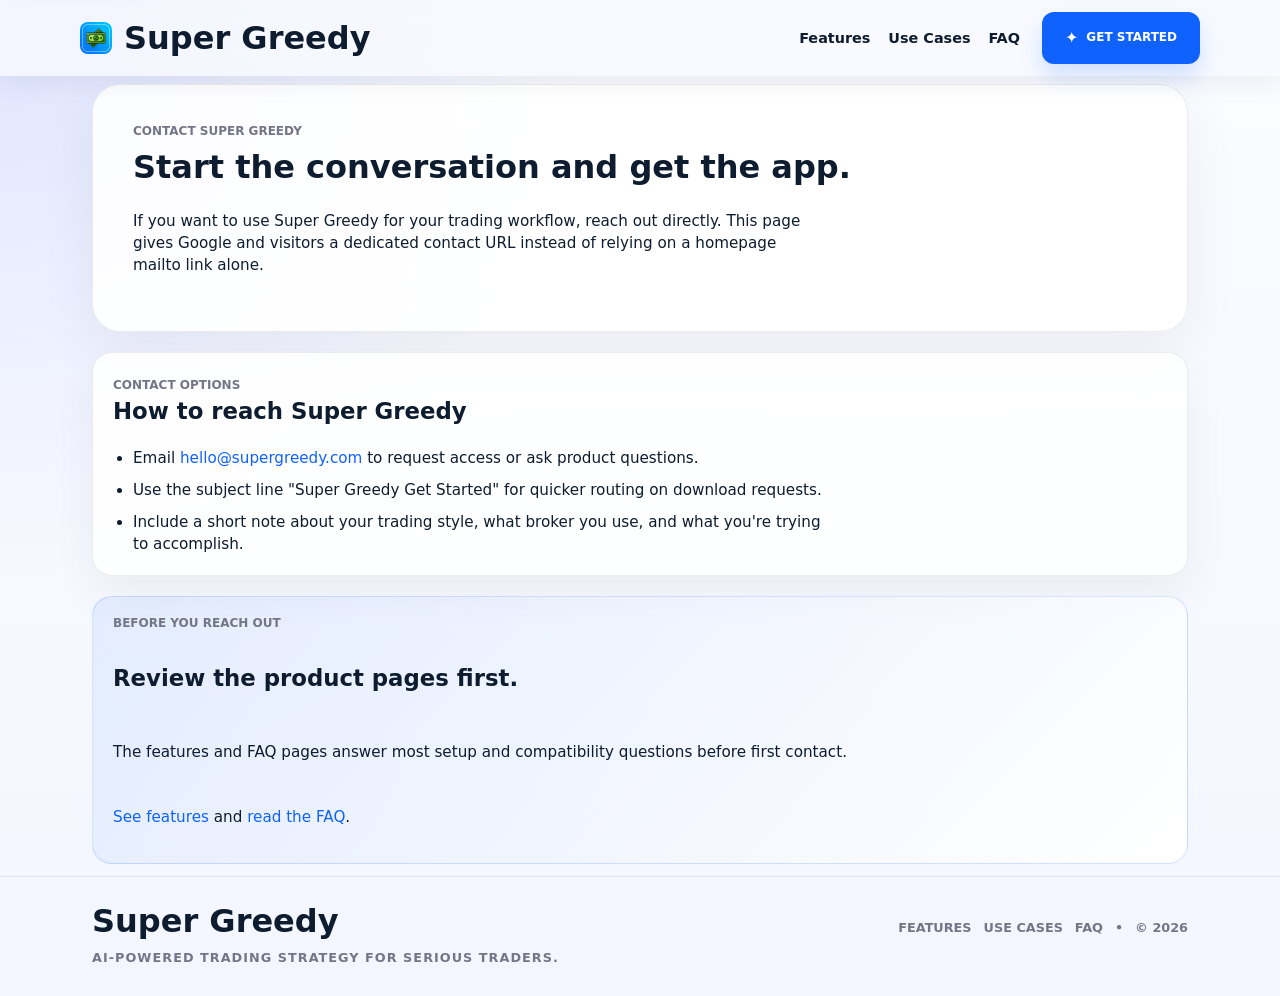
==== contact/index.html @ 70bce41a "Publish website from bootstrapio/TradingBot-ProjectX@local" ====
<!doctype html>
<html lang="en">
  <head>
    <meta charset="UTF-8" />
    <meta name="viewport" content="width=device-width, initial-scale=1.0" />
    <title>Contact Super Greedy | Get Started with the AI Trading Strategy</title>
    <meta
      name="description"
      content="Contact Super Greedy to get started with AI trade signals, supply and demand zones, and automated futures trading."
    />
    <meta name="author" content="Super Greedy" />
    <meta name="application-name" content="Super Greedy" />
    <meta name="robots" content="index,follow,max-image-preview:large" />
    <meta name="googlebot" content="index,follow,max-image-preview:large,max-snippet:-1,max-video-preview:-1" />
    <meta name="bingbot" content="index,follow,max-image-preview:large,max-snippet:-1,max-video-preview:-1" />
    <meta name="theme-color" content="#f8f9ff" />
    <meta name="referrer" content="strict-origin-when-cross-origin" />
    <link rel="canonical" href="https://supergreedy.com/contact/" />
    <link rel="manifest" href="/site.webmanifest" />
    <link rel="icon" type="image/x-icon" href="/assets/icons/favicon.ico" />
    <link rel="icon" type="image/png" href="/assets/icons/icon-64.png" sizes="32x32" />
    <meta property="og:type" content="website" />
    <meta property="og:site_name" content="Super Greedy" />
    <meta property="og:title" content="Contact Super Greedy | Get Started with the AI Trading Strategy" />
    <meta
      property="og:description"
      content="Reach Super Greedy to get started with AI signals, supply and demand zones, and automated futures trading."
    />
    <meta property="og:url" content="https://supergreedy.com/contact/" />
    <meta property="og:locale" content="en_US" />
    <script type="application/ld+json">
      {
        "@context": "https://schema.org",
        "@graph": [
          {
            "@type": "WebSite",
            "@id": "https://supergreedy.com/#website",
            "name": "Super Greedy",
            "url": "https://supergreedy.com/",
            "inLanguage": "en-US",
            "publisher": { "@id": "https://supergreedy.com/#organization" }
          },
          {
            "@type": "Organization",
            "@id": "https://supergreedy.com/#organization",
            "name": "Super Greedy",
            "url": "https://supergreedy.com/",
            "email": "hello@supergreedy.com"
          },
          {
            "@type": "ContactPage",
            "@id": "https://supergreedy.com/contact/#contactpage",
            "url": "https://supergreedy.com/contact/",
            "name": "Contact Super Greedy",
            "description": "Contact page for Super Greedy AI trading strategy software.",
            "about": { "@id": "https://supergreedy.com/#software" }
          },
          {
            "@type": "BreadcrumbList",
            "@id": "https://supergreedy.com/contact/#breadcrumb",
            "itemListElement": [
              { "@type": "ListItem", "position": 1, "name": "Home", "item": "https://supergreedy.com/" },
              { "@type": "ListItem", "position": 2, "name": "Contact", "item": "https://supergreedy.com/contact/" }
            ]
          }
        ]
      }
    </script>
    <link
      rel="preload"
      href="/website.css"
      as="style"
      onload="this.onload=null;this.rel='stylesheet'"
    />
    <noscript><link rel="stylesheet" href="/website.css" /></noscript>
    <script src="/site.js" defer></script>
  </head>
  <body id="top">
    <a class="skipLink" href="#main-content">Skip to content</a>
        <header>
      <nav class="marketingNav" aria-label="Primary site navigation">
        <div class="marketingNavInner">
          <a class="marketingBrandRow" href="/" aria-label="Super Greedy home">
            <span class="marketingIcon" aria-hidden="true"></span>
            <span class="brand marketingBrand">Super Greedy</span>
          </a>
          <div class="marketingNavRight">
            <div class="marketingNavLinks" aria-label="Primary site links">
              <a class="marketingNavLink" href="/features/">Features</a>
              <a class="marketingNavLink" href="/use-cases/">Use Cases</a>
              <a class="marketingNavLink" href="/faq/">FAQ</a>
            </div>
            <div class="marketingNavActions">
              <a class="primaryAction marketingNavCta" href="/contact/">
                <span class="iconGlyph" aria-hidden="true">✦</span>
                <span>Get Started</span>
              </a>
            </div>
          </div>
        </div>
      </nav>
    </header>
    <main id="main-content" class="marketingShell contentPage">
      <section class="contentHero" aria-labelledby="contact-title">
        <span class="fieldLabel">Contact Super Greedy</span>
        <h1 id="contact-title" class="sectionTitle">Start the conversation and get the app.</h1>
        <p>
          If you want to use Super Greedy for your trading workflow, reach out directly. This page gives Google and visitors a dedicated contact URL instead of relying on a homepage mailto link alone.
        </p>
      </section>

      <section class="contentSection" aria-labelledby="contact-options-title">
        <span class="fieldLabel">Contact Options</span>
        <h2 id="contact-options-title">How to reach Super Greedy</h2>
        <ul class="contentList">
          <li>Email <a href="mailto:hello@supergreedy.com">hello@supergreedy.com</a> to request access or ask product questions.</li>
          <li>Use the subject line "Super Greedy Get Started" for quicker routing on download requests.</li>
          <li>Include a short note about your trading style, what broker you use, and what you're trying to accomplish.</li>
        </ul>
      </section>

      <section class="contentCallout" aria-labelledby="contact-next-step-title">
        <span class="fieldLabel">Before You Reach Out</span>
        <h2 id="contact-next-step-title">Review the product pages first.</h2>
        <p>The features and FAQ pages answer most setup and compatibility questions before first contact.</p>
        <p><a href="/features/">See features</a> and <a href="/faq/">read the FAQ</a>.</p>
      </section>
    </main>

        <footer class="marketingFooter" aria-labelledby="footer-title">
      <div class="footerShell">
        <div class="siteFooterRow siteFooterBody">
          <div class="siteFooterTopRow">
            <p id="footer-title" class="brand marketingBrand">Super Greedy</p>
            <div class="siteFooterMetaRow">
              <div class="footerLinks">
                <a class="footerLink" href="/features/">Features</a>
                <a class="footerLink" href="/use-cases/">Use Cases</a>
                <a class="footerLink" href="/faq/">FAQ</a>
              </div>
              <span class="siteFooterMetaSeparator" aria-hidden="true">•</span>
              <p class="footerCopyright">© <span data-current-year>2026</span></p>
            </div>
          </div>
          <p class="footerMeta">AI-powered trading strategy for serious traders.</p>
        </div>
      </div>
    </footer>
  </body>
</html>
---- website.css ----
:root {
  color-scheme: light;
  --surface: #f8f9ff;
  --surface-card: #ffffff;
  --surface-glass: rgba(248, 249, 255, 0.82);
  --text: #0d1c2f;
  --text-muted: #737687;
  --text-soft: #c3c6d8;
  --primary: #004ccd;
  --primary-strong: #0f62fe;
  --success-strong: #1fa562;
  --danger: #ba1a1a;
  --warning-strong: #d7a800;
  --warning-border: rgba(215, 168, 0, 0.42);
  --shadow-ambient: 0 8px 24px rgba(13, 28, 47, 0.06);
  --radius: 12px;
  --space: 12px;
  --space-1: var(--space);
  --space-2: var(--space);
  --space-3: var(--space);
  --space-4: 20px;
  --space-5: 28px;
  --shell-padding: var(--space);
  --font-display: 2rem;
  --font-title: 1.15rem;
  --font-body: 0.95rem;
  --font-button: 0.75rem;
  --tracking: 0;
  --line-display: 1;
  --line-title: 1.1;
  --line-body: 1.45;
  --line-label: 1.15;
  --site-primary: #0f62fe;
  --marketing-shell-width: min(1120px, calc(100% - 32px));
  --marketing-shell-width-mobile: min(100%, calc(100% - 24px));
  --marketing-nav-padding-y: clamp(10px, 1.4vw, var(--space-3));
  --marketing-nav-padding-x: var(--shell-padding);
  --marketing-nav-gap: clamp(8px, 1.2vw, var(--space-3));
  --marketing-nav-cta-min-height: clamp(46px, 5vw, 52px);
  --marketing-nav-cta-padding-x: clamp(16px, 2.2vw, 22px);
  --marketing-nav-offset: clamp(68px, 8vw, 84px);
  --marketing-section-padding: clamp(18px, 4.5vw, 42px);
  --section-content-gap: clamp(12px, 2.4vw, var(--space-4));
  --hero-grid-columns: minmax(0, 1.05fr) minmax(320px, 0.95fr);
  --hero-gap: clamp(12px, 4vw, var(--space-5));
  --hero-copy-gap: clamp(12px, 2vw, 18px);
  --hero-copy-max-width: 460px;
  --hero-media-offset-left: -6vw;
  --hero-media-offset-right: calc(50% - 50vw);
  --hero-frame-min-height: clamp(320px, 42vw, 420px);
  --hero-frame-max-height: var(--section-image-max-height);
  --hero-image-max-width: none;
  --section-image-max-height: 632px;
}

*,
*::before,
*::after {
  box-sizing: border-box;
}

[hidden] {
  display: none !important;
}

.srOnly {
  position: absolute;
  width: 1px;
  height: 1px;
  padding: 0;
  margin: -1px;
  overflow: hidden;
  clip: rect(0, 0, 0, 0);
  white-space: nowrap;
  border: 0;
}

html,
body {
  margin: 0;
  padding: 0;
  min-height: 100vh;
  overflow-x: hidden;
}

body {
  background:
    radial-gradient(circle at top left, rgba(219, 225, 255, 0.9), transparent 36%),
    linear-gradient(180deg, #fbfcff 0%, #f3f6ff 100%);
  color: var(--text);
  font-family:
    "Inter", "SF Pro Display", "SF Pro Text", ui-sans-serif, system-ui, -apple-system,
    BlinkMacSystemFont, "Segoe UI", sans-serif;
  font-size: var(--font-body);
  line-height: var(--line-body);
  -webkit-font-smoothing: antialiased;
  text-rendering: optimizeLegibility;
}

a {
  color: var(--site-primary);
  text-decoration: none;
}

a:hover {
  text-decoration: underline;
}

[aria-current="page"] {
  text-decoration: underline;
  text-underline-offset: 0.18em;
}

:is(h1, h2, h3, h4, h5, h6) {
  max-width: 780px;
}

.marketingBrandRow[aria-current="page"] {
  text-decoration: none;
}

button,
input,
textarea {
  font: inherit;
}

button {
  border: 0;
  cursor: pointer;
}

button:disabled {
  cursor: default;
}

.brand {
  margin: 0;
  min-width: 0;
  font-size: var(--font-display);
  font-weight: 900;
  line-height: var(--line-display);
  letter-spacing: var(--tracking);
  white-space: nowrap;
}

.primaryAction,
.fieldLabel {
  text-transform: uppercase;
  letter-spacing: var(--tracking);
  font-size: var(--font-button);
  font-weight: 800;
  line-height: var(--line-label);
}

.fieldLabel {
  color: var(--text-muted);
}

.primaryAction {
  flex: 1;
  min-height: 56px;
  display: inline-flex;
  align-items: center;
  justify-content: center;
  gap: 8px;
  padding: 0 var(--space-4);
  border: 1px solid transparent;
  border-radius: var(--radius);
  color: var(--text-muted);
  background: var(--surface-card);
  box-shadow: none;
  text-align: center;
  text-decoration: none;
  transition:
    background-color 140ms ease,
    color 140ms ease,
    box-shadow 140ms ease,
    border-color 140ms ease,
    opacity 140ms ease;
}

.primaryAction:not(:disabled) {
  border-color: rgba(15, 98, 254, 0.42);
  color: #ffffff;
  background: var(--primary-strong);
  box-shadow: 0 12px 24px rgba(15, 98, 254, 0.18);
}

.primaryAction:not(:disabled) .iconGlyph {
  animation: cta-icon-spin 4400ms linear infinite;
}

.primaryAction:not(:disabled):is(:hover, :active, :focus-visible) {
  color: #ffffff;
  background: #0a4fcc;
  border-color: #0a4fcc;
  box-shadow: 0 12px 24px rgba(15, 98, 254, 0.24);
  text-decoration: none;
}

.primaryAction:not(:disabled):is(:hover, :active, :focus-visible) .iconGlyph {
  animation-duration: 1.6s;
}

.primaryAction:disabled {
  color: var(--text-muted);
  background: #d5d9e3;
  border-color: #d5d9e3;
  box-shadow: none;
  opacity: 0.6;
}

.iconGlyph {
  display: inline-flex;
  align-items: center;
  justify-content: center;
  font-size: 1rem;
  line-height: 1;
}

.iconGlyph svg {
  display: block;
  width: 1.1rem;
  height: 1.1rem;
  fill: none;
  stroke: currentColor;
  stroke-width: 1.7;
  stroke-linecap: round;
  stroke-linejoin: round;
}

@keyframes cta-icon-spin {
  from {
    transform: rotate(0deg);
  }

  to {
    transform: rotate(360deg);
  }
}

@keyframes section-link-caret-drift {
  0%,
  100% {
    transform: translateX(0);
  }

  50% {
    transform: translateX(4px);
  }
}

.skipLink {
  position: absolute;
  left: var(--shell-padding);
  top: 0;
  transform: translateY(-140%);
  z-index: 50;
  padding: 10px 14px;
  border-radius: var(--radius);
  background: var(--surface-card);
  box-shadow: var(--shadow-ambient);
  color: var(--text);
  text-decoration: none;
}

.skipLink:focus {
  transform: translateY(12px);
}

.marketingShell {
  width: var(--marketing-shell-width);
  margin: 0 auto;
  padding: var(--marketing-nav-offset) var(--shell-padding) var(--shell-padding);
  display: flex;
  flex-direction: column;
}

.heroSection,
.marketingSection,
.marketingFooter {
  display: flex;
  flex-direction: column;
  gap: var(--section-content-gap);
  padding-block: var(--marketing-section-padding);
}

.heroSection,
.marketingSection {
  position: relative;
}

.marketingNav {
  position: fixed;
  top: 0;
  left: 0;
  right: 0;
  z-index: 20;
  display: flex;
  align-items: center;
  justify-content: space-between;
  gap: var(--marketing-nav-gap);
  width: 100%;
  padding: var(--marketing-nav-padding-y) var(--marketing-nav-padding-x);
  background: var(--surface-glass);
  box-shadow: var(--shadow-ambient);
  backdrop-filter: blur(12px);
}

.marketingBrandRow,
.marketingNavActions,
.marketingNavRight,
.heroActions,
.siteFooterRow {
  display: flex;
  gap: var(--space);
}

.marketingBrandRow,
.marketingNavActions,
.marketingNavRight,
.heroActions,
.siteFooterRow {
  align-items: center;
}

.heroActions {
  width: auto;
  justify-content: flex-start;
  margin-top: 16px;
}

.heroActions .primaryAction {
  width: auto;
  flex: 0 0 auto;
  min-width: 0;
  padding: 0 22px;
  min-height: 52px;
}

.marketingBrand {
  margin: 0;
}

.marketingBrandRow {
  color: var(--text);
  text-decoration: none;
  flex: 0 1 auto;
  min-width: 0;
  white-space: nowrap;
}

.marketingBrandRow:hover,
.marketingBrandRow:focus-visible {
  text-decoration: none;
}

.primaryAction:hover,
.primaryAction:focus-visible,
.primaryAction:hover .iconGlyph,
.primaryAction:focus-visible .iconGlyph {
  text-decoration: none;
}

.marketingNav .primaryAction {
  width: auto;
  min-width: 0;
  min-height: var(--marketing-nav-cta-min-height);
  padding: 0 var(--marketing-nav-cta-padding-x);
  white-space: nowrap;
  flex: 0 0 auto;
}

.marketingNavRight {
  margin-left: auto;
  min-width: 0;
  justify-content: flex-end;
}

.marketingNavLinks {
  display: flex;
  align-items: center;
  justify-content: flex-end;
  gap: clamp(10px, 1.4vw, 18px);
  min-width: 0;
}

.marketingNavLink {
  color: var(--text);
  font-size: 0.9rem;
  font-weight: 800;
  text-decoration: none;
  white-space: nowrap;
}

.marketingNavLink:hover,
.marketingNavLink:focus-visible {
  color: var(--primary);
  text-decoration: none;
}

.marketingIcon {
  width: 32px;
  height: 32px;
  flex: 0 0 auto;
  border-radius: 8px;
  background-image: url("/assets/icons/icon-64.png");
  background-repeat: no-repeat;
  background-position: center;
  background-size: contain;
}

.heroSectionGrid {
  display: grid;
  grid-template-columns: var(--hero-grid-columns);
  gap: var(--hero-gap);
  align-items: center;
  width: 100%;
}

.heroSectionCopy {
  display: flex;
  flex-direction: column;
  gap: var(--hero-copy-gap);
  max-width: var(--hero-copy-max-width);
  min-width: 0;
}

.heroSectionIntro {
  display: flex;
  flex-direction: column;
  gap: 10px;
}

.heroSectionTitle {
  margin: 0;
  width: min(100%, 11ch);
  font-size: clamp(2.8rem, 6.6vw, 4.9rem);
  font-weight: 900;
  line-height: 0.98;
  letter-spacing: -0.04em;
  text-wrap: balance;
}

.heroSectionTitleAccent {
  color: var(--primary);
}

.heroSectionText,
.sectionText,
.featureText,
.footerMeta {
  margin: 0;
  color: var(--text-muted);
}

.sectionText {
  max-width: 720px;
  font-size: clamp(1.08rem, 2vw, 1.3rem);
  line-height: 1.55;
}

.heroSectionText {
  font-size: 1.05rem;
  line-height: 1.42;
}

.heroSectionCopy .fieldLabel {
  font-size: 0.82rem;
  letter-spacing: 0.04em;
}

.heroSectionLabelLine {
  color: var(--text-muted);
  margin-top: 4px;
}

.heroSectionCopy > .heroSectionIntro {
  margin-bottom: 2px;
}

.heroSectionCopy > .heroActions {
  margin-top: 10px;
}

.heroSectionMedia,
.sectionPanel,
.featureCard {
  border-radius: var(--radius);
  background: var(--surface-card);
  box-shadow: var(--shadow-ambient);
}

.heroSectionMedia {
  padding: 0;
  background: transparent;
  box-shadow: none;
  align-self: stretch;
  margin-top: 0;
  margin-bottom: 0;
  margin-left: var(--hero-media-offset-left);
  margin-right: var(--hero-media-offset-right);
  min-width: 0;
}

.heroSectionFrame {
  overflow: hidden;
  border-radius: var(--radius);
  box-shadow: none;
  aspect-ratio: 16 / 10;
  min-height: var(--hero-frame-min-height);
  max-height: var(--hero-frame-max-height);
  border-top-right-radius: 0;
  border-bottom-right-radius: 0;
}

.heroSectionFrame picture,
.automationCtaMedia picture,
.useCaseFrame picture {
  display: block;
}

.heroSectionFrame img {
  width: 100%;
  max-width: var(--hero-image-max-width);
  max-height: var(--section-image-max-height);
  height: 100%;
  display: block;
  margin-inline: auto;
  object-fit: contain;
  object-position: center center;
}

.sectionPanel {
  padding: var(--space-4);
}

.sectionHeader {
  display: flex;
  flex-direction: column;
  gap: 8px;
  align-items: flex-start;
  width: 100%;
}

.sectionHeaderCentered {
  align-items: center;
  text-align: center;
}

.sectionTitle {
  margin: 0;
  font-size: var(--font-display);
  font-weight: 900;
  line-height: var(--line-display);
  letter-spacing: var(--tracking);
}

.sectionLinkRow {
  margin: 0;
  font-size: 0.95rem;
  font-weight: 700;
}

.faqSectionLinkRow {
  text-align: center;
}

.sectionLinkCta {
  display: inline-flex;
  align-items: center;
  gap: 8px;
  color: var(--primary-strong);
  font-size: var(--font-button);
  font-weight: 800;
  letter-spacing: var(--tracking);
  text-decoration: none;
  text-transform: uppercase;
  line-height: var(--line-label);
  transition: color 140ms ease, opacity 140ms ease, transform 140ms ease;
}

.sectionLinkCta:hover,
.sectionLinkCta:focus-visible {
  color: #0a4fcc;
  text-decoration: none;
}

.sectionLinkCaret {
  display: inline-flex;
  align-items: center;
  justify-content: center;
  font-size: 1rem;
  font-weight: 900;
  line-height: 1;
  animation: section-link-caret-drift 1300ms ease-in-out infinite;
}

.sectionLinkCta:hover .sectionLinkCaret,
.sectionLinkCta:focus-visible .sectionLinkCaret {
  animation-duration: 520ms;
}

.imageWorkflowSection {
  display: flex;
  flex-direction: column;
  gap: var(--section-content-gap);
}

.imageWorkflowSection .sectionHeader {
  gap: 8px;
  margin-bottom: var(--space-4);
}

.imageWorkflowGrid {
  display: grid;
  grid-template-columns: repeat(12, minmax(0, 1fr));
  gap: var(--space);
  align-items: stretch;
}

.imageWorkflowCard {
  min-width: 0;
  min-height: 100%;
}

.imageWorkflowCardWide {
  grid-column: span 8;
}

.imageWorkflowCardTall {
  grid-column: span 4;
}

.imageWorkflowCardCompact {
  grid-column: span 4;
}

.imageWorkflowCardFlow {
  grid-column: span 8;
}

.imageWorkflowCardLight {
  background: rgba(255, 255, 255, 0.96);
}

.imageWorkflowCardSoft {
  background: rgba(219, 225, 255, 0.58);
}

.imageWorkflowCardPrimary {
  background: rgba(15, 98, 254, 0.92);
  color: #ffffff;
  box-shadow: var(--shadow-ambient);
}

.imageWorkflowSection .featureCard,
.imageWorkflowSection .sectionPanel {
  padding: var(--space-4);
  border-radius: var(--radius);
  border: 1px solid rgba(219, 225, 255, 0.9);
  box-shadow: var(--shadow-ambient);
}

.imageWorkflowCardHeader {
  display: flex;
  flex-direction: column;
  gap: var(--space-2);
}

.imageWorkflowSection .featureTitle {
  font-size: var(--font-title);
  line-height: var(--line-title);
  letter-spacing: var(--tracking);
  margin: 0;
}

.imageWorkflowSection .featureText {
  font-size: var(--font-body);
  line-height: var(--line-body);
  margin: 0;
}

.imageWorkflowSection .fieldLabel {
  color: var(--text-muted);
}

.imageWorkflowCardPrimary .fieldLabel,
.imageWorkflowCardPrimary .featureText,
.imageWorkflowCardPrimary .featureTitle {
  color: rgba(255, 255, 255, 0.92);
}

.imageWorkflowCardPrimary .imageWorkflowChip {
  background: rgba(255, 255, 255, 0.14);
  color: rgba(255, 255, 255, 0.96);
}

.imageWorkflowCardFlow {
  position: relative;
  overflow: hidden;
}

.imageWorkflowChipRow {
  display: flex;
  flex-wrap: wrap;
  gap: 10px;
  margin-top: auto;
  margin-bottom: 0;
  padding: 0;
  list-style: none;
}

.imageWorkflowChipRow > li {
  display: flex;
}

.imageWorkflowChip {
  display: inline-flex;
  align-items: center;
  min-height: 34px;
  padding: 0 14px;
  border-radius: var(--radius);
  background: rgba(219, 225, 255, 0.58);
  color: var(--primary);
  font-size: var(--font-button);
  font-weight: 800;
  letter-spacing: var(--tracking);
  text-transform: uppercase;
}

.imageWorkflowChipLiteral {
  text-transform: none;
}

.featureCard {
  padding: var(--space-4);
  display: flex;
  flex-direction: column;
  gap: var(--space-2);
}

.featureTitle {
  margin: 0;
  font-size: 1.15rem;
  font-weight: 900;
  line-height: 1.1;
}

.faqList {
  display: flex;
  flex-direction: column;
  width: 100%;
}

.faqItem {
  padding: 0;
  border-bottom: 1px solid rgba(15, 23, 42, 0.12);
}

.faqItem:last-child {
  border-bottom: 0;
}

.faqItemSummary {
  display: flex;
  align-items: center;
  justify-content: space-between;
  gap: var(--space-3);
  padding: 18px 20px;
  cursor: pointer;
  list-style: none;
}

.faqItemSummary::-webkit-details-marker {
  display: none;
}

.faqItemTitle {
  margin: 0;
  font-size: 1rem;
  font-weight: 900;
  line-height: 1.2;
}

.faqItemIcon {
  flex: 0 0 auto;
  color: var(--primary);
  font-size: 1.15rem;
  font-weight: 800;
  line-height: 1;
}

.faqItem[open] .faqItemIcon {
  transform: rotate(45deg);
}

.faqItemBody {
  padding: 0 20px 20px;
}

.faqItemAnswer {
  margin: 0;
  color: var(--text-muted);
}

.faqPageList {
  display: flex;
  flex-direction: column;
  width: 100%;
  gap: 0;
}

.faqPageItem {
  padding: 18px 20px 20px;
  border-bottom: 1px solid rgba(15, 23, 42, 0.12);
}

.faqPageItem:first-child {
  padding-top: 0;
}

.faqPageItem:last-child {
  border-bottom: 0;
  padding-bottom: 0;
}

.faqPageQuestion {
  margin: 0 0 12px;
  font-size: 1rem;
  font-weight: 900;
  line-height: 1.2;
  letter-spacing: 0;
}

.faqPageQuestionLink {
  color: var(--text);
  text-decoration: none;
}

.faqPageQuestionLink:hover,
.faqPageQuestionLink:focus-visible {
  color: var(--primary);
  text-decoration: none;
}

.faqPageAnswer {
  margin: 0;
  color: var(--text-muted);
  font-size: 1rem;
  line-height: 1.6;
}

.automationCtaSection {
  margin: 0;
}

.automationCtaPanel {
  display: grid;
  grid-template-columns: minmax(0, 1fr) auto;
  align-items: center;
  gap: clamp(20px, 4vw, 40px);
  width: 100%;
  padding: clamp(28px, 5vw, 44px);
  border-radius: var(--radius);
  background: var(--primary-strong);
  border: 1px solid rgba(15, 98, 254, 0.92);
  box-shadow: var(--shadow-ambient);
}

.automationCtaCopy {
  display: flex;
  flex-direction: column;
  align-items: flex-start;
  gap: 8px;
  text-align: left;
}

.automationCtaCopy .fieldLabel {
  color: #ffffff;
}

.automationCtaTitle {
  margin: 0;
  color: #ffffff;
}

.automationCtaText {
  margin: 0;
  color: rgba(255, 255, 255, 0.92);
  font-size: var(--font-body);
  line-height: var(--line-body);
}

.automationCtaActions {
  display: flex;
  justify-content: flex-end;
  align-items: center;
  width: auto;
}

.automationCtaActions .primaryAction {
  width: auto;
  flex: 0 0 auto;
  min-width: 0;
  padding: 0 22px;
  color: var(--primary-strong);
  background: #ffffff;
  box-shadow: var(--shadow-ambient);
}

.automationCtaActions .primaryAction:hover {
  background: #ffffff;
  color: var(--primary-strong);
  border-color: #ffffff;
}

.automationCtaActions .primaryAction:hover .iconGlyph {
  color: var(--primary-strong);
}

.automationCtaMedia {
  width: 100%;
  max-width: 1040px;
  margin: var(--space-4) auto 0;
}

.automationCtaMedia img,
.useCaseFrame img {
  display: block;
  width: 100%;
  max-height: var(--section-image-max-height);
  height: auto;
  object-fit: contain;
}

.closingBanner {
  padding-top: 0;
}

.workflowTimeline {
  display: grid;
  grid-template-columns: repeat(4, minmax(0, 1fr));
  gap: clamp(20px, 2.4vw, 28px);
  width: 100%;
  margin: 0 auto;
}

.workflowItem {
  display: flex;
  flex-direction: column;
  gap: 18px;
  align-items: start;
  min-width: 0;
}

.workflowMarker {
  position: relative;
  display: flex;
  align-items: center;
  width: 100%;
  min-height: 48px;
}

.workflowMarker::after {
  content: "";
  position: absolute;
  top: 50%;
  left: 56px;
  right: -14px;
  height: 2px;
  transform: translateY(-50%);
  background: rgba(15, 98, 254, 0.16);
}

.workflowDot {
  position: relative;
  z-index: 1;
  display: inline-flex;
  align-items: center;
  justify-content: center;
  width: 48px;
  height: 48px;
  border-radius: 999px;
  background: var(--surface-card);
  border: 2px solid rgba(15, 98, 254, 0.22);
  box-shadow: var(--shadow-ambient);
  color: var(--text-muted);
  font-size: 0.82rem;
  font-weight: 800;
  line-height: var(--line-label);
  letter-spacing: 0.04em;
}

.workflowContent {
  display: flex;
  flex-direction: column;
  gap: var(--space-1);
  padding: 0;
}

.workflowContent .featureTitle,
.workflowContent .featureText {
  margin: 0;
}

.useCaseSection {
  gap: clamp(20px, 4vw, 36px);
}

.useCaseSection .sectionHeader {
  gap: 12px;
}

.useCaseLayout {
  display: grid;
  grid-template-columns: minmax(0, 1fr) clamp(300px, 28vw, 420px);
  gap: clamp(24px, 4vw, 52px);
  align-items: center;
  overflow: visible;
}

.useCaseMedia {
  min-width: 0;
  width: calc(100% + clamp(300px, 28vw, 420px) + clamp(24px, 4vw, 52px) + 6vw);
  max-width: none;
  margin-left: calc(-1 * (2vw + clamp(300px, 28vw, 420px) + clamp(24px, 4vw, 52px)));
  margin-right: 0;
}

.useCaseFrame {
  overflow: hidden;
  border-radius: var(--radius);
  background: transparent;
  box-shadow: none;
  border-top-left-radius: 0;
  border-bottom-left-radius: 0;
}

.useCaseList {
  display: flex;
  flex-direction: column;
  min-width: 0;
}

.useCaseItem {
  display: flex;
  flex-direction: column;
  gap: var(--space-1);
  padding: 0 0 24px;
  border-bottom: 1px solid rgba(15, 23, 42, 0.12);
}

.useCaseItem + .useCaseItem {
  padding-top: 24px;
}

.useCaseItem:last-child {
  border-bottom: 0;
}

.useCaseTitle {
  margin: 0;
  font-size: var(--font-title);
  font-weight: 900;
  line-height: var(--line-title);
  letter-spacing: var(--tracking);
}

.useCaseBody {
  margin: 0;
  color: var(--text-muted);
  font-size: var(--font-body);
  line-height: var(--line-body);
}

.closingBannerPanel {
  display: flex;
  flex-direction: column;
  align-items: center;
  gap: 10px;
  padding: clamp(28px, 5vw, 44px);
  border-radius: var(--radius);
  background: #ffd84d;
  border: 1px solid rgba(17, 17, 17, 0.08);
  text-align: center;
  box-shadow: var(--shadow-ambient);
}

.closingBannerTitle {
  margin: 0;
  font-size: var(--font-display);
  font-weight: 900;
  line-height: var(--line-display);
  letter-spacing: var(--tracking);
  text-wrap: balance;
  color: #111111;
}

.closingBannerText {
  margin: 0;
  color: #111111;
  font-size: 1.02rem;
  line-height: 1.45;
  text-wrap: balance;
}

.closingBannerPanel .fieldLabel {
  color: #111111;
}

.closingBannerActions {
  display: flex;
  justify-content: center;
  width: 100%;
  margin-top: 8px;
}

.closingBannerActions .primaryAction {
  width: auto;
  flex: 0 0 auto;
  min-width: 0;
  min-height: 52px;
  padding: 0 22px;
  color: #ffffff;
  background: #111111;
  border-radius: var(--radius);
  box-shadow: none;
}

.closingBannerActions .primaryAction:hover {
  background: #ffffff;
  color: #111111;
  border-color: #111111;
}

.closingBannerActions .primaryAction:hover .iconGlyph {
  color: #111111;
}

.marketingFooter {
  padding-block: clamp(12px, 3vw, var(--space-5));
  border-top: 1px solid rgba(15, 23, 42, 0.08);
}

.footerShell {
  width: var(--marketing-shell-width);
  margin: 0 auto;
  padding-inline: var(--shell-padding);
}

.siteFooterRow {
  display: block;
}

.siteFooterBody {
  display: flex;
  flex-direction: column;
  gap: 12px;
  min-width: 0;
  width: 100%;
  align-items: flex-start;
}

.siteFooterTopRow {
  display: flex;
  align-items: baseline;
  justify-content: space-between;
  gap: var(--space-3);
  min-width: 0;
  width: 100%;
}

.siteFooterMetaRow {
  display: flex;
  align-items: baseline;
  justify-content: flex-end;
  flex-wrap: nowrap;
  gap: var(--space-3);
  min-width: 0;
  text-align: right;
  font-size: 0.8rem;
  text-transform: uppercase;
  white-space: nowrap;
}

.siteFooterMetaSeparator {
  color: var(--text-muted);
  font-weight: 600;
}

.footerMeta,
.footerCopyright {
  margin: 0;
  color: var(--text-muted);
}

.footerLinks {
  display: flex;
  align-items: baseline;
  gap: var(--space-3);
  flex-wrap: wrap;
}

.footerMeta {
  font-size: 0.8rem;
  font-weight: 800;
  letter-spacing: 0.08em;
  text-transform: uppercase;
  text-align: left;
}

.footerLink {
  color: var(--text-muted);
  text-decoration: none;
  font-size: inherit;
  font-weight: 600;
}

.footerCopyright {
  font-weight: 600;
}

.marketingNavInner {
  width: var(--marketing-shell-width);
  margin: 0 auto;
  display: flex;
  align-items: center;
  justify-content: space-between;
  gap: var(--marketing-nav-gap);
  flex-wrap: nowrap;
  min-width: 0;
}

.marketingNavActions {
  flex: 0 0 auto;
  min-width: 0;
  display: flex;
  margin-left: 10px;
}

.contentPage {
  display: grid;
  gap: 20px;
}

.contentHero {
  display: grid;
  gap: 12px;
  padding: clamp(22px, 4vw, 40px);
  background: rgba(255, 255, 255, 0.88);
  border: 1px solid rgba(15, 23, 42, 0.08);
  border-radius: 28px;
  box-shadow: 0 20px 60px rgba(15, 23, 42, 0.06);
}

.contentHero p,
.contentSection p,
.contentCard p,
.contentList li {
  max-width: 72ch;
}

.contentGrid {
  display: grid;
  gap: 16px;
  grid-template-columns: repeat(auto-fit, minmax(220px, 1fr));
}

.contentCard,
.contentSection {
  padding: 20px;
  background: rgba(255, 255, 255, 0.88);
  border: 1px solid rgba(15, 23, 42, 0.08);
  border-radius: 20px;
  box-shadow: 0 18px 44px rgba(15, 23, 42, 0.05);
}

.contentCard h2,
.contentCard h3,
.contentSection h2,
.contentSection h3 {
  margin-top: 0;
}

.contentList {
  margin: 0;
  padding-left: 20px;
  display: grid;
  gap: 10px;
}

.contentCallout {
  display: grid;
  gap: 12px;
  padding: 20px;
  border-radius: 20px;
  background: linear-gradient(135deg, rgba(15, 98, 254, 0.08), rgba(255, 255, 255, 0.96));
  border: 1px solid rgba(15, 98, 254, 0.16);
}

.faqPageHero {
  padding-top: clamp(20px, 3vw, 28px);
}

.faqPageSection {
  padding-top: 0;
}

@media (max-width: 880px) {
  :root {
    --hero-grid-columns: 1fr;
    --hero-copy-max-width: 560px;
    --hero-media-offset-left: 0;
    --hero-media-offset-right: 0;
    --hero-frame-min-height: 360px;
    --hero-image-max-width: min(100%, 760px);
  }

  .marketingShell,
  .footerShell {
    width: var(--marketing-shell-width-mobile);
  }

  .marketingNavInner {
    flex-wrap: nowrap;
    justify-content: space-between;
  }

  .marketingNavRight {
    order: 0;
    width: auto;
    margin-left: auto;
    justify-content: flex-end;
  }

  .marketingNavLinks {
    justify-content: flex-end;
    overflow: visible;
    padding-bottom: 0;
    flex: 0 1 auto;
    gap: 12px;
  }

  .siteFooterTopRow {
    display: contents;
  }

  .siteFooterMetaRow {
    justify-content: flex-start;
    text-align: left;
    order: 3;
  }

  .heroSectionGrid,
  .imageWorkflowGrid,
  .useCaseLayout,
  .workflowTimeline {
    grid-template-columns: 1fr;
  }

  .workflowTimeline {
    gap: 24px;
  }

  .workflowItem {
    gap: 14px;
  }

  .workflowMarker::after {
    top: 52px;
    bottom: -24px;
    left: 21px;
    right: auto;
    width: 2px;
    height: auto;
    transform: none;
  }

  .workflowDot {
    width: 42px;
    height: 42px;
  }

  .imageWorkflowCardWide,
  .imageWorkflowCardTall,
  .imageWorkflowCardCompact,
  .imageWorkflowCardFlow {
    grid-column: auto;
  }

  .heroSectionFrame {
    width: 100%;
    border-top-right-radius: var(--radius);
    border-bottom-right-radius: var(--radius);
  }

  .heroSectionMedia,
  .useCaseMedia {
    width: 100%;
    max-width: 100%;
    margin-left: 0;
    margin-right: 0;
    overflow: hidden;
  }

  .useCaseFrame {
    border-top-left-radius: var(--radius);
    border-bottom-left-radius: var(--radius);
  }

  .heroSectionText {
    font-size: 1rem;
    line-height: 1.5;
  }

  .heroSectionCopy {
    width: 100%;
    margin-inline: auto;
    align-items: center;
    text-align: center;
  }

  .heroSectionIntro {
    width: 100%;
    gap: 12px;
    align-items: center;
  }

  .heroSectionLabelLine {
    line-height: 1.45;
  }

  .heroActions {
    justify-content: center;
  }

  .heroSectionTitle {
    width: 100%;
    margin-inline: auto;
    font-size: clamp(2.45rem, 7.2vw, 3.6rem);
    line-height: 1.04;
    letter-spacing: -0.035em;
  }

  .automationCtaPanel {
    grid-template-columns: 1fr;
    gap: var(--space-3);
    text-align: left;
  }

  .automationCtaCopy {
    gap: 8px;
  }

  .automationCtaActions {
    justify-content: flex-start;
    width: 100%;
  }
}


@media (max-width: 560px) {
  :root {
    --marketing-nav-padding-x: 12px;
    --hero-frame-min-height: 0;
    --hero-image-max-width: 100%;
  }

  .marketingNavLinks {
    display: none;
  }

  .marketingNavRight {
    order: 0;
    width: auto;
    margin-left: auto;
  }

  .heroSectionFrame {
    aspect-ratio: auto;
    width: 100%;
    min-height: 0;
    max-height: none;
    overflow: hidden;
  }

  .heroSectionFrame img {
    max-width: 100%;
    height: auto;
  }

  .heroSectionCopy {
    width: 100%;
    margin-inline: auto;
  }

  .heroSectionIntro {
    gap: 8px;
  }

  .heroSectionCopy .fieldLabel {
    font-size: 0.76rem;
    letter-spacing: 0.05em;
  }

  .heroSectionTitle {
    width: 100%;
    margin-inline: auto;
    font-size: clamp(1.9rem, 10.5vw, 2.85rem);
    line-height: 1.05;
    letter-spacing: -0.028em;
  }

  .heroSectionText {
    font-size: 0.98rem;
    line-height: 1.58;
  }

  .heroSectionLabelLine {
    font-size: 0.8rem;
    line-height: 1.45;
    margin-top: 2px;
  }

  .heroActions {
    margin-top: 4px;
  }

  .heroSection .heroActions,
  .imageWorkflowSection .heroActions {
    display: none;
  }

  .automationCtaPanel {
    width: 100%;
  }

  .automationCtaActions .primaryAction,
  .automationCtaMedia {
    max-width: 100%;
  }

  .marketingNavLink {
    font-size: 0.82rem;
  }

  .marketingBrand {
    font-size: clamp(1.55rem, 5.4vw, 2rem);
  }
}

@media (max-width: 380px) {
  :root {
    --marketing-nav-padding-x: 10px;
  }

  .marketingBrand {
    font-size: 1.85rem;
  }

  .marketingNavInner {
    gap: 8px;
  }

  .marketingNav .primaryAction {
    font-size: 0.7rem;
    letter-spacing: 0.02em;
  }

  .heroSectionText,
  .heroSectionLabelLine {
    max-width: 100%;
  }
}
---- website.css ----
:root {
  color-scheme: light;
  --surface: #f8f9ff;
  --surface-card: #ffffff;
  --surface-glass: rgba(248, 249, 255, 0.82);
  --text: #0d1c2f;
  --text-muted: #737687;
  --text-soft: #c3c6d8;
  --primary: #004ccd;
  --primary-strong: #0f62fe;
  --success-strong: #1fa562;
  --danger: #ba1a1a;
  --warning-strong: #d7a800;
  --warning-border: rgba(215, 168, 0, 0.42);
  --shadow-ambient: 0 8px 24px rgba(13, 28, 47, 0.06);
  --radius: 12px;
  --space: 12px;
  --space-1: var(--space);
  --space-2: var(--space);
  --space-3: var(--space);
  --space-4: 20px;
  --space-5: 28px;
  --shell-padding: var(--space);
  --font-display: 2rem;
  --font-title: 1.15rem;
  --font-body: 0.95rem;
  --font-button: 0.75rem;
  --tracking: 0;
  --line-display: 1;
  --line-title: 1.1;
  --line-body: 1.45;
  --line-label: 1.15;
  --site-primary: #0f62fe;
  --marketing-shell-width: min(1120px, calc(100% - 32px));
  --marketing-shell-width-mobile: min(100%, calc(100% - 24px));
  --marketing-nav-padding-y: clamp(10px, 1.4vw, var(--space-3));
  --marketing-nav-padding-x: var(--shell-padding);
  --marketing-nav-gap: clamp(8px, 1.2vw, var(--space-3));
  --marketing-nav-cta-min-height: clamp(46px, 5vw, 52px);
  --marketing-nav-cta-padding-x: clamp(16px, 2.2vw, 22px);
  --marketing-nav-offset: clamp(68px, 8vw, 84px);
  --marketing-section-padding: clamp(18px, 4.5vw, 42px);
  --section-content-gap: clamp(12px, 2.4vw, var(--space-4));
  --hero-grid-columns: minmax(0, 1.05fr) minmax(320px, 0.95fr);
  --hero-gap: clamp(12px, 4vw, var(--space-5));
  --hero-copy-gap: clamp(12px, 2vw, 18px);
  --hero-copy-max-width: 460px;
  --hero-media-offset-left: -6vw;
  --hero-media-offset-right: calc(50% - 50vw);
  --hero-frame-min-height: clamp(320px, 42vw, 420px);
  --hero-frame-max-height: var(--section-image-max-height);
  --hero-image-max-width: none;
  --section-image-max-height: 632px;
}

*,
*::before,
*::after {
  box-sizing: border-box;
}

[hidden] {
  display: none !important;
}

.srOnly {
  position: absolute;
  width: 1px;
  height: 1px;
  padding: 0;
  margin: -1px;
  overflow: hidden;
  clip: rect(0, 0, 0, 0);
  white-space: nowrap;
  border: 0;
}

html,
body {
  margin: 0;
  padding: 0;
  min-height: 100vh;
  overflow-x: hidden;
}

body {
  background:
    radial-gradient(circle at top left, rgba(219, 225, 255, 0.9), transparent 36%),
    linear-gradient(180deg, #fbfcff 0%, #f3f6ff 100%);
  color: var(--text);
  font-family:
    "Inter", "SF Pro Display", "SF Pro Text", ui-sans-serif, system-ui, -apple-system,
    BlinkMacSystemFont, "Segoe UI", sans-serif;
  font-size: var(--font-body);
  line-height: var(--line-body);
  -webkit-font-smoothing: antialiased;
  text-rendering: optimizeLegibility;
}

a {
  color: var(--site-primary);
  text-decoration: none;
}

a:hover {
  text-decoration: underline;
}

[aria-current="page"] {
  text-decoration: underline;
  text-underline-offset: 0.18em;
}

:is(h1, h2, h3, h4, h5, h6) {
  max-width: 780px;
}

.marketingBrandRow[aria-current="page"] {
  text-decoration: none;
}

button,
input,
textarea {
  font: inherit;
}

button {
  border: 0;
  cursor: pointer;
}

button:disabled {
  cursor: default;
}

.brand {
  margin: 0;
  min-width: 0;
  font-size: var(--font-display);
  font-weight: 900;
  line-height: var(--line-display);
  letter-spacing: var(--tracking);
  white-space: nowrap;
}

.primaryAction,
.fieldLabel {
  text-transform: uppercase;
  letter-spacing: var(--tracking);
  font-size: var(--font-button);
  font-weight: 800;
  line-height: var(--line-label);
}

.fieldLabel {
  color: var(--text-muted);
}

.primaryAction {
  flex: 1;
  min-height: 56px;
  display: inline-flex;
  align-items: center;
  justify-content: center;
  gap: 8px;
  padding: 0 var(--space-4);
  border: 1px solid transparent;
  border-radius: var(--radius);
  color: var(--text-muted);
  background: var(--surface-card);
  box-shadow: none;
  text-align: center;
  text-decoration: none;
  transition:
    background-color 140ms ease,
    color 140ms ease,
    box-shadow 140ms ease,
    border-color 140ms ease,
    opacity 140ms ease;
}

.primaryAction:not(:disabled) {
  border-color: rgba(15, 98, 254, 0.42);
  color: #ffffff;
  background: var(--primary-strong);
  box-shadow: 0 12px 24px rgba(15, 98, 254, 0.18);
}

.primaryAction:not(:disabled) .iconGlyph {
  animation: cta-icon-spin 4400ms linear infinite;
}

.primaryAction:not(:disabled):is(:hover, :active, :focus-visible) {
  color: #ffffff;
  background: #0a4fcc;
  border-color: #0a4fcc;
  box-shadow: 0 12px 24px rgba(15, 98, 254, 0.24);
  text-decoration: none;
}

.primaryAction:not(:disabled):is(:hover, :active, :focus-visible) .iconGlyph {
  animation-duration: 1.6s;
}

.primaryAction:disabled {
  color: var(--text-muted);
  background: #d5d9e3;
  border-color: #d5d9e3;
  box-shadow: none;
  opacity: 0.6;
}

.iconGlyph {
  display: inline-flex;
  align-items: center;
  justify-content: center;
  font-size: 1rem;
  line-height: 1;
}

.iconGlyph svg {
  display: block;
  width: 1.1rem;
  height: 1.1rem;
  fill: none;
  stroke: currentColor;
  stroke-width: 1.7;
  stroke-linecap: round;
  stroke-linejoin: round;
}

@keyframes cta-icon-spin {
  from {
    transform: rotate(0deg);
  }

  to {
    transform: rotate(360deg);
  }
}

@keyframes section-link-caret-drift {
  0%,
  100% {
    transform: translateX(0);
  }

  50% {
    transform: translateX(4px);
  }
}

.skipLink {
  position: absolute;
  left: var(--shell-padding);
  top: 0;
  transform: translateY(-140%);
  z-index: 50;
  padding: 10px 14px;
  border-radius: var(--radius);
  background: var(--surface-card);
  box-shadow: var(--shadow-ambient);
  color: var(--text);
  text-decoration: none;
}

.skipLink:focus {
  transform: translateY(12px);
}

.marketingShell {
  width: var(--marketing-shell-width);
  margin: 0 auto;
  padding: var(--marketing-nav-offset) var(--shell-padding) var(--shell-padding);
  display: flex;
  flex-direction: column;
}

.heroSection,
.marketingSection,
.marketingFooter {
  display: flex;
  flex-direction: column;
  gap: var(--section-content-gap);
  padding-block: var(--marketing-section-padding);
}

.heroSection,
.marketingSection {
  position: relative;
}

.marketingNav {
  position: fixed;
  top: 0;
  left: 0;
  right: 0;
  z-index: 20;
  display: flex;
  align-items: center;
  justify-content: space-between;
  gap: var(--marketing-nav-gap);
  width: 100%;
  padding: var(--marketing-nav-padding-y) var(--marketing-nav-padding-x);
  background: var(--surface-glass);
  box-shadow: var(--shadow-ambient);
  backdrop-filter: blur(12px);
}

.marketingBrandRow,
.marketingNavActions,
.marketingNavRight,
.heroActions,
.siteFooterRow {
  display: flex;
  gap: var(--space);
}

.marketingBrandRow,
.marketingNavActions,
.marketingNavRight,
.heroActions,
.siteFooterRow {
  align-items: center;
}

.heroActions {
  width: auto;
  justify-content: flex-start;
  margin-top: 16px;
}

.heroActions .primaryAction {
  width: auto;
  flex: 0 0 auto;
  min-width: 0;
  padding: 0 22px;
  min-height: 52px;
}

.marketingBrand {
  margin: 0;
}

.marketingBrandRow {
  color: var(--text);
  text-decoration: none;
  flex: 0 1 auto;
  min-width: 0;
  white-space: nowrap;
}

.marketingBrandRow:hover,
.marketingBrandRow:focus-visible {
  text-decoration: none;
}

.primaryAction:hover,
.primaryAction:focus-visible,
.primaryAction:hover .iconGlyph,
.primaryAction:focus-visible .iconGlyph {
  text-decoration: none;
}

.marketingNav .primaryAction {
  width: auto;
  min-width: 0;
  min-height: var(--marketing-nav-cta-min-height);
  padding: 0 var(--marketing-nav-cta-padding-x);
  white-space: nowrap;
  flex: 0 0 auto;
}

.marketingNavRight {
  margin-left: auto;
  min-width: 0;
  justify-content: flex-end;
}

.marketingNavLinks {
  display: flex;
  align-items: center;
  justify-content: flex-end;
  gap: clamp(10px, 1.4vw, 18px);
  min-width: 0;
}

.marketingNavLink {
  color: var(--text);
  font-size: 0.9rem;
  font-weight: 800;
  text-decoration: none;
  white-space: nowrap;
}

.marketingNavLink:hover,
.marketingNavLink:focus-visible {
  color: var(--primary);
  text-decoration: none;
}

.marketingIcon {
  width: 32px;
  height: 32px;
  flex: 0 0 auto;
  border-radius: 8px;
  background-image: url("/assets/icons/icon-64.png");
  background-repeat: no-repeat;
  background-position: center;
  background-size: contain;
}

.heroSectionGrid {
  display: grid;
  grid-template-columns: var(--hero-grid-columns);
  gap: var(--hero-gap);
  align-items: center;
  width: 100%;
}

.heroSectionCopy {
  display: flex;
  flex-direction: column;
  gap: var(--hero-copy-gap);
  max-width: var(--hero-copy-max-width);
  min-width: 0;
}

.heroSectionIntro {
  display: flex;
  flex-direction: column;
  gap: 10px;
}

.heroSectionTitle {
  margin: 0;
  width: min(100%, 11ch);
  font-size: clamp(2.8rem, 6.6vw, 4.9rem);
  font-weight: 900;
  line-height: 0.98;
  letter-spacing: -0.04em;
  text-wrap: balance;
}

.heroSectionTitleAccent {
  color: var(--primary);
}

.heroSectionText,
.sectionText,
.featureText,
.footerMeta {
  margin: 0;
  color: var(--text-muted);
}

.sectionText {
  max-width: 720px;
  font-size: clamp(1.08rem, 2vw, 1.3rem);
  line-height: 1.55;
}

.heroSectionText {
  font-size: 1.05rem;
  line-height: 1.42;
}

.heroSectionCopy .fieldLabel {
  font-size: 0.82rem;
  letter-spacing: 0.04em;
}

.heroSectionLabelLine {
  color: var(--text-muted);
  margin-top: 4px;
}

.heroSectionCopy > .heroSectionIntro {
  margin-bottom: 2px;
}

.heroSectionCopy > .heroActions {
  margin-top: 10px;
}

.heroSectionMedia,
.sectionPanel,
.featureCard {
  border-radius: var(--radius);
  background: var(--surface-card);
  box-shadow: var(--shadow-ambient);
}

.heroSectionMedia {
  padding: 0;
  background: transparent;
  box-shadow: none;
  align-self: stretch;
  margin-top: 0;
  margin-bottom: 0;
  margin-left: var(--hero-media-offset-left);
  margin-right: var(--hero-media-offset-right);
  min-width: 0;
}

.heroSectionFrame {
  overflow: hidden;
  border-radius: var(--radius);
  box-shadow: none;
  aspect-ratio: 16 / 10;
  min-height: var(--hero-frame-min-height);
  max-height: var(--hero-frame-max-height);
  border-top-right-radius: 0;
  border-bottom-right-radius: 0;
}

.heroSectionFrame picture,
.automationCtaMedia picture,
.useCaseFrame picture {
  display: block;
}

.heroSectionFrame img {
  width: 100%;
  max-width: var(--hero-image-max-width);
  max-height: var(--section-image-max-height);
  height: 100%;
  display: block;
  margin-inline: auto;
  object-fit: contain;
  object-position: center center;
}

.sectionPanel {
  padding: var(--space-4);
}

.sectionHeader {
  display: flex;
  flex-direction: column;
  gap: 8px;
  align-items: flex-start;
  width: 100%;
}

.sectionHeaderCentered {
  align-items: center;
  text-align: center;
}

.sectionTitle {
  margin: 0;
  font-size: var(--font-display);
  font-weight: 900;
  line-height: var(--line-display);
  letter-spacing: var(--tracking);
}

.sectionLinkRow {
  margin: 0;
  font-size: 0.95rem;
  font-weight: 700;
}

.faqSectionLinkRow {
  text-align: center;
}

.sectionLinkCta {
  display: inline-flex;
  align-items: center;
  gap: 8px;
  color: var(--primary-strong);
  font-size: var(--font-button);
  font-weight: 800;
  letter-spacing: var(--tracking);
  text-decoration: none;
  text-transform: uppercase;
  line-height: var(--line-label);
  transition: color 140ms ease, opacity 140ms ease, transform 140ms ease;
}

.sectionLinkCta:hover,
.sectionLinkCta:focus-visible {
  color: #0a4fcc;
  text-decoration: none;
}

.sectionLinkCaret {
  display: inline-flex;
  align-items: center;
  justify-content: center;
  font-size: 1rem;
  font-weight: 900;
  line-height: 1;
  animation: section-link-caret-drift 1300ms ease-in-out infinite;
}

.sectionLinkCta:hover .sectionLinkCaret,
.sectionLinkCta:focus-visible .sectionLinkCaret {
  animation-duration: 520ms;
}

.imageWorkflowSection {
  display: flex;
  flex-direction: column;
  gap: var(--section-content-gap);
}

.imageWorkflowSection .sectionHeader {
  gap: 8px;
  margin-bottom: var(--space-4);
}

.imageWorkflowGrid {
  display: grid;
  grid-template-columns: repeat(12, minmax(0, 1fr));
  gap: var(--space);
  align-items: stretch;
}

.imageWorkflowCard {
  min-width: 0;
  min-height: 100%;
}

.imageWorkflowCardWide {
  grid-column: span 8;
}

.imageWorkflowCardTall {
  grid-column: span 4;
}

.imageWorkflowCardCompact {
  grid-column: span 4;
}

.imageWorkflowCardFlow {
  grid-column: span 8;
}

.imageWorkflowCardLight {
  background: rgba(255, 255, 255, 0.96);
}

.imageWorkflowCardSoft {
  background: rgba(219, 225, 255, 0.58);
}

.imageWorkflowCardPrimary {
  background: rgba(15, 98, 254, 0.92);
  color: #ffffff;
  box-shadow: var(--shadow-ambient);
}

.imageWorkflowSection .featureCard,
.imageWorkflowSection .sectionPanel {
  padding: var(--space-4);
  border-radius: var(--radius);
  border: 1px solid rgba(219, 225, 255, 0.9);
  box-shadow: var(--shadow-ambient);
}

.imageWorkflowCardHeader {
  display: flex;
  flex-direction: column;
  gap: var(--space-2);
}

.imageWorkflowSection .featureTitle {
  font-size: var(--font-title);
  line-height: var(--line-title);
  letter-spacing: var(--tracking);
  margin: 0;
}

.imageWorkflowSection .featureText {
  font-size: var(--font-body);
  line-height: var(--line-body);
  margin: 0;
}

.imageWorkflowSection .fieldLabel {
  color: var(--text-muted);
}

.imageWorkflowCardPrimary .fieldLabel,
.imageWorkflowCardPrimary .featureText,
.imageWorkflowCardPrimary .featureTitle {
  color: rgba(255, 255, 255, 0.92);
}

.imageWorkflowCardPrimary .imageWorkflowChip {
  background: rgba(255, 255, 255, 0.14);
  color: rgba(255, 255, 255, 0.96);
}

.imageWorkflowCardFlow {
  position: relative;
  overflow: hidden;
}

.imageWorkflowChipRow {
  display: flex;
  flex-wrap: wrap;
  gap: 10px;
  margin-top: auto;
  margin-bottom: 0;
  padding: 0;
  list-style: none;
}

.imageWorkflowChipRow > li {
  display: flex;
}

.imageWorkflowChip {
  display: inline-flex;
  align-items: center;
  min-height: 34px;
  padding: 0 14px;
  border-radius: var(--radius);
  background: rgba(219, 225, 255, 0.58);
  color: var(--primary);
  font-size: var(--font-button);
  font-weight: 800;
  letter-spacing: var(--tracking);
  text-transform: uppercase;
}

.imageWorkflowChipLiteral {
  text-transform: none;
}

.featureCard {
  padding: var(--space-4);
  display: flex;
  flex-direction: column;
  gap: var(--space-2);
}

.featureTitle {
  margin: 0;
  font-size: 1.15rem;
  font-weight: 900;
  line-height: 1.1;
}

.faqList {
  display: flex;
  flex-direction: column;
  width: 100%;
}

.faqItem {
  padding: 0;
  border-bottom: 1px solid rgba(15, 23, 42, 0.12);
}

.faqItem:last-child {
  border-bottom: 0;
}

.faqItemSummary {
  display: flex;
  align-items: center;
  justify-content: space-between;
  gap: var(--space-3);
  padding: 18px 20px;
  cursor: pointer;
  list-style: none;
}

.faqItemSummary::-webkit-details-marker {
  display: none;
}

.faqItemTitle {
  margin: 0;
  font-size: 1rem;
  font-weight: 900;
  line-height: 1.2;
}

.faqItemIcon {
  flex: 0 0 auto;
  color: var(--primary);
  font-size: 1.15rem;
  font-weight: 800;
  line-height: 1;
}

.faqItem[open] .faqItemIcon {
  transform: rotate(45deg);
}

.faqItemBody {
  padding: 0 20px 20px;
}

.faqItemAnswer {
  margin: 0;
  color: var(--text-muted);
}

.faqPageList {
  display: flex;
  flex-direction: column;
  width: 100%;
  gap: 0;
}

.faqPageItem {
  padding: 18px 20px 20px;
  border-bottom: 1px solid rgba(15, 23, 42, 0.12);
}

.faqPageItem:first-child {
  padding-top: 0;
}

.faqPageItem:last-child {
  border-bottom: 0;
  padding-bottom: 0;
}

.faqPageQuestion {
  margin: 0 0 12px;
  font-size: 1rem;
  font-weight: 900;
  line-height: 1.2;
  letter-spacing: 0;
}

.faqPageQuestionLink {
  color: var(--text);
  text-decoration: none;
}

.faqPageQuestionLink:hover,
.faqPageQuestionLink:focus-visible {
  color: var(--primary);
  text-decoration: none;
}

.faqPageAnswer {
  margin: 0;
  color: var(--text-muted);
  font-size: 1rem;
  line-height: 1.6;
}

.automationCtaSection {
  margin: 0;
}

.automationCtaPanel {
  display: grid;
  grid-template-columns: minmax(0, 1fr) auto;
  align-items: center;
  gap: clamp(20px, 4vw, 40px);
  width: 100%;
  padding: clamp(28px, 5vw, 44px);
  border-radius: var(--radius);
  background: var(--primary-strong);
  border: 1px solid rgba(15, 98, 254, 0.92);
  box-shadow: var(--shadow-ambient);
}

.automationCtaCopy {
  display: flex;
  flex-direction: column;
  align-items: flex-start;
  gap: 8px;
  text-align: left;
}

.automationCtaCopy .fieldLabel {
  color: #ffffff;
}

.automationCtaTitle {
  margin: 0;
  color: #ffffff;
}

.automationCtaText {
  margin: 0;
  color: rgba(255, 255, 255, 0.92);
  font-size: var(--font-body);
  line-height: var(--line-body);
}

.automationCtaActions {
  display: flex;
  justify-content: flex-end;
  align-items: center;
  width: auto;
}

.automationCtaActions .primaryAction {
  width: auto;
  flex: 0 0 auto;
  min-width: 0;
  padding: 0 22px;
  color: var(--primary-strong);
  background: #ffffff;
  box-shadow: var(--shadow-ambient);
}

.automationCtaActions .primaryAction:hover {
  background: #ffffff;
  color: var(--primary-strong);
  border-color: #ffffff;
}

.automationCtaActions .primaryAction:hover .iconGlyph {
  color: var(--primary-strong);
}

.automationCtaMedia {
  width: 100%;
  max-width: 1040px;
  margin: var(--space-4) auto 0;
}

.automationCtaMedia img,
.useCaseFrame img {
  display: block;
  width: 100%;
  max-height: var(--section-image-max-height);
  height: auto;
  object-fit: contain;
}

.closingBanner {
  padding-top: 0;
}

.workflowTimeline {
  display: grid;
  grid-template-columns: repeat(4, minmax(0, 1fr));
  gap: clamp(20px, 2.4vw, 28px);
  width: 100%;
  margin: 0 auto;
}

.workflowItem {
  display: flex;
  flex-direction: column;
  gap: 18px;
  align-items: start;
  min-width: 0;
}

.workflowMarker {
  position: relative;
  display: flex;
  align-items: center;
  width: 100%;
  min-height: 48px;
}

.workflowMarker::after {
  content: "";
  position: absolute;
  top: 50%;
  left: 56px;
  right: -14px;
  height: 2px;
  transform: translateY(-50%);
  background: rgba(15, 98, 254, 0.16);
}

.workflowDot {
  position: relative;
  z-index: 1;
  display: inline-flex;
  align-items: center;
  justify-content: center;
  width: 48px;
  height: 48px;
  border-radius: 999px;
  background: var(--surface-card);
  border: 2px solid rgba(15, 98, 254, 0.22);
  box-shadow: var(--shadow-ambient);
  color: var(--text-muted);
  font-size: 0.82rem;
  font-weight: 800;
  line-height: var(--line-label);
  letter-spacing: 0.04em;
}

.workflowContent {
  display: flex;
  flex-direction: column;
  gap: var(--space-1);
  padding: 0;
}

.workflowContent .featureTitle,
.workflowContent .featureText {
  margin: 0;
}

.useCaseSection {
  gap: clamp(20px, 4vw, 36px);
}

.useCaseSection .sectionHeader {
  gap: 12px;
}

.useCaseLayout {
  display: grid;
  grid-template-columns: minmax(0, 1fr) clamp(300px, 28vw, 420px);
  gap: clamp(24px, 4vw, 52px);
  align-items: center;
  overflow: visible;
}

.useCaseMedia {
  min-width: 0;
  width: calc(100% + clamp(300px, 28vw, 420px) + clamp(24px, 4vw, 52px) + 6vw);
  max-width: none;
  margin-left: calc(-1 * (2vw + clamp(300px, 28vw, 420px) + clamp(24px, 4vw, 52px)));
  margin-right: 0;
}

.useCaseFrame {
  overflow: hidden;
  border-radius: var(--radius);
  background: transparent;
  box-shadow: none;
  border-top-left-radius: 0;
  border-bottom-left-radius: 0;
}

.useCaseList {
  display: flex;
  flex-direction: column;
  min-width: 0;
}

.useCaseItem {
  display: flex;
  flex-direction: column;
  gap: var(--space-1);
  padding: 0 0 24px;
  border-bottom: 1px solid rgba(15, 23, 42, 0.12);
}

.useCaseItem + .useCaseItem {
  padding-top: 24px;
}

.useCaseItem:last-child {
  border-bottom: 0;
}

.useCaseTitle {
  margin: 0;
  font-size: var(--font-title);
  font-weight: 900;
  line-height: var(--line-title);
  letter-spacing: var(--tracking);
}

.useCaseBody {
  margin: 0;
  color: var(--text-muted);
  font-size: var(--font-body);
  line-height: var(--line-body);
}

.closingBannerPanel {
  display: flex;
  flex-direction: column;
  align-items: center;
  gap: 10px;
  padding: clamp(28px, 5vw, 44px);
  border-radius: var(--radius);
  background: #ffd84d;
  border: 1px solid rgba(17, 17, 17, 0.08);
  text-align: center;
  box-shadow: var(--shadow-ambient);
}

.closingBannerTitle {
  margin: 0;
  font-size: var(--font-display);
  font-weight: 900;
  line-height: var(--line-display);
  letter-spacing: var(--tracking);
  text-wrap: balance;
  color: #111111;
}

.closingBannerText {
  margin: 0;
  color: #111111;
  font-size: 1.02rem;
  line-height: 1.45;
  text-wrap: balance;
}

.closingBannerPanel .fieldLabel {
  color: #111111;
}

.closingBannerActions {
  display: flex;
  justify-content: center;
  width: 100%;
  margin-top: 8px;
}

.closingBannerActions .primaryAction {
  width: auto;
  flex: 0 0 auto;
  min-width: 0;
  min-height: 52px;
  padding: 0 22px;
  color: #ffffff;
  background: #111111;
  border-radius: var(--radius);
  box-shadow: none;
}

.closingBannerActions .primaryAction:hover {
  background: #ffffff;
  color: #111111;
  border-color: #111111;
}

.closingBannerActions .primaryAction:hover .iconGlyph {
  color: #111111;
}

.marketingFooter {
  padding-block: clamp(12px, 3vw, var(--space-5));
  border-top: 1px solid rgba(15, 23, 42, 0.08);
}

.footerShell {
  width: var(--marketing-shell-width);
  margin: 0 auto;
  padding-inline: var(--shell-padding);
}

.siteFooterRow {
  display: block;
}

.siteFooterBody {
  display: flex;
  flex-direction: column;
  gap: 12px;
  min-width: 0;
  width: 100%;
  align-items: flex-start;
}

.siteFooterTopRow {
  display: flex;
  align-items: baseline;
  justify-content: space-between;
  gap: var(--space-3);
  min-width: 0;
  width: 100%;
}

.siteFooterMetaRow {
  display: flex;
  align-items: baseline;
  justify-content: flex-end;
  flex-wrap: nowrap;
  gap: var(--space-3);
  min-width: 0;
  text-align: right;
  font-size: 0.8rem;
  text-transform: uppercase;
  white-space: nowrap;
}

.siteFooterMetaSeparator {
  color: var(--text-muted);
  font-weight: 600;
}

.footerMeta,
.footerCopyright {
  margin: 0;
  color: var(--text-muted);
}

.footerLinks {
  display: flex;
  align-items: baseline;
  gap: var(--space-3);
  flex-wrap: wrap;
}

.footerMeta {
  font-size: 0.8rem;
  font-weight: 800;
  letter-spacing: 0.08em;
  text-transform: uppercase;
  text-align: left;
}

.footerLink {
  color: var(--text-muted);
  text-decoration: none;
  font-size: inherit;
  font-weight: 600;
}

.footerCopyright {
  font-weight: 600;
}

.marketingNavInner {
  width: var(--marketing-shell-width);
  margin: 0 auto;
  display: flex;
  align-items: center;
  justify-content: space-between;
  gap: var(--marketing-nav-gap);
  flex-wrap: nowrap;
  min-width: 0;
}

.marketingNavActions {
  flex: 0 0 auto;
  min-width: 0;
  display: flex;
  margin-left: 10px;
}

.contentPage {
  display: grid;
  gap: 20px;
}

.contentHero {
  display: grid;
  gap: 12px;
  padding: clamp(22px, 4vw, 40px);
  background: rgba(255, 255, 255, 0.88);
  border: 1px solid rgba(15, 23, 42, 0.08);
  border-radius: 28px;
  box-shadow: 0 20px 60px rgba(15, 23, 42, 0.06);
}

.contentHero p,
.contentSection p,
.contentCard p,
.contentList li {
  max-width: 72ch;
}

.contentGrid {
  display: grid;
  gap: 16px;
  grid-template-columns: repeat(auto-fit, minmax(220px, 1fr));
}

.contentCard,
.contentSection {
  padding: 20px;
  background: rgba(255, 255, 255, 0.88);
  border: 1px solid rgba(15, 23, 42, 0.08);
  border-radius: 20px;
  box-shadow: 0 18px 44px rgba(15, 23, 42, 0.05);
}

.contentCard h2,
.contentCard h3,
.contentSection h2,
.contentSection h3 {
  margin-top: 0;
}

.contentList {
  margin: 0;
  padding-left: 20px;
  display: grid;
  gap: 10px;
}

.contentCallout {
  display: grid;
  gap: 12px;
  padding: 20px;
  border-radius: 20px;
  background: linear-gradient(135deg, rgba(15, 98, 254, 0.08), rgba(255, 255, 255, 0.96));
  border: 1px solid rgba(15, 98, 254, 0.16);
}

.faqPageHero {
  padding-top: clamp(20px, 3vw, 28px);
}

.faqPageSection {
  padding-top: 0;
}

@media (max-width: 880px) {
  :root {
    --hero-grid-columns: 1fr;
    --hero-copy-max-width: 560px;
    --hero-media-offset-left: 0;
    --hero-media-offset-right: 0;
    --hero-frame-min-height: 360px;
    --hero-image-max-width: min(100%, 760px);
  }

  .marketingShell,
  .footerShell {
    width: var(--marketing-shell-width-mobile);
  }

  .marketingNavInner {
    flex-wrap: nowrap;
    justify-content: space-between;
  }

  .marketingNavRight {
    order: 0;
    width: auto;
    margin-left: auto;
    justify-content: flex-end;
  }

  .marketingNavLinks {
    justify-content: flex-end;
    overflow: visible;
    padding-bottom: 0;
    flex: 0 1 auto;
    gap: 12px;
  }

  .siteFooterTopRow {
    display: contents;
  }

  .siteFooterMetaRow {
    justify-content: flex-start;
    text-align: left;
    order: 3;
  }

  .heroSectionGrid,
  .imageWorkflowGrid,
  .useCaseLayout,
  .workflowTimeline {
    grid-template-columns: 1fr;
  }

  .workflowTimeline {
    gap: 24px;
  }

  .workflowItem {
    gap: 14px;
  }

  .workflowMarker::after {
    top: 52px;
    bottom: -24px;
    left: 21px;
    right: auto;
    width: 2px;
    height: auto;
    transform: none;
  }

  .workflowDot {
    width: 42px;
    height: 42px;
  }

  .imageWorkflowCardWide,
  .imageWorkflowCardTall,
  .imageWorkflowCardCompact,
  .imageWorkflowCardFlow {
    grid-column: auto;
  }

  .heroSectionFrame {
    width: 100%;
    border-top-right-radius: var(--radius);
    border-bottom-right-radius: var(--radius);
  }

  .heroSectionMedia,
  .useCaseMedia {
    width: 100%;
    max-width: 100%;
    margin-left: 0;
    margin-right: 0;
    overflow: hidden;
  }

  .useCaseFrame {
    border-top-left-radius: var(--radius);
    border-bottom-left-radius: var(--radius);
  }

  .heroSectionText {
    font-size: 1rem;
    line-height: 1.5;
  }

  .heroSectionCopy {
    width: 100%;
    margin-inline: auto;
    align-items: center;
    text-align: center;
  }

  .heroSectionIntro {
    width: 100%;
    gap: 12px;
    align-items: center;
  }

  .heroSectionLabelLine {
    line-height: 1.45;
  }

  .heroActions {
    justify-content: center;
  }

  .heroSectionTitle {
    width: 100%;
    margin-inline: auto;
    font-size: clamp(2.45rem, 7.2vw, 3.6rem);
    line-height: 1.04;
    letter-spacing: -0.035em;
  }

  .automationCtaPanel {
    grid-template-columns: 1fr;
    gap: var(--space-3);
    text-align: left;
  }

  .automationCtaCopy {
    gap: 8px;
  }

  .automationCtaActions {
    justify-content: flex-start;
    width: 100%;
  }
}


@media (max-width: 560px) {
  :root {
    --marketing-nav-padding-x: 12px;
    --hero-frame-min-height: 0;
    --hero-image-max-width: 100%;
  }

  .marketingNavLinks {
    display: none;
  }

  .marketingNavRight {
    order: 0;
    width: auto;
    margin-left: auto;
  }

  .heroSectionFrame {
    aspect-ratio: auto;
    width: 100%;
    min-height: 0;
    max-height: none;
    overflow: hidden;
  }

  .heroSectionFrame img {
    max-width: 100%;
    height: auto;
  }

  .heroSectionCopy {
    width: 100%;
    margin-inline: auto;
  }

  .heroSectionIntro {
    gap: 8px;
  }

  .heroSectionCopy .fieldLabel {
    font-size: 0.76rem;
    letter-spacing: 0.05em;
  }

  .heroSectionTitle {
    width: 100%;
    margin-inline: auto;
    font-size: clamp(1.9rem, 10.5vw, 2.85rem);
    line-height: 1.05;
    letter-spacing: -0.028em;
  }

  .heroSectionText {
    font-size: 0.98rem;
    line-height: 1.58;
  }

  .heroSectionLabelLine {
    font-size: 0.8rem;
    line-height: 1.45;
    margin-top: 2px;
  }

  .heroActions {
    margin-top: 4px;
  }

  .heroSection .heroActions,
  .imageWorkflowSection .heroActions {
    display: none;
  }

  .automationCtaPanel {
    width: 100%;
  }

  .automationCtaActions .primaryAction,
  .automationCtaMedia {
    max-width: 100%;
  }

  .marketingNavLink {
    font-size: 0.82rem;
  }

  .marketingBrand {
    font-size: clamp(1.55rem, 5.4vw, 2rem);
  }
}

@media (max-width: 380px) {
  :root {
    --marketing-nav-padding-x: 10px;
  }

  .marketingBrand {
    font-size: 1.85rem;
  }

  .marketingNavInner {
    gap: 8px;
  }

  .marketingNav .primaryAction {
    font-size: 0.7rem;
    letter-spacing: 0.02em;
  }

  .heroSectionText,
  .heroSectionLabelLine {
    max-width: 100%;
  }
}
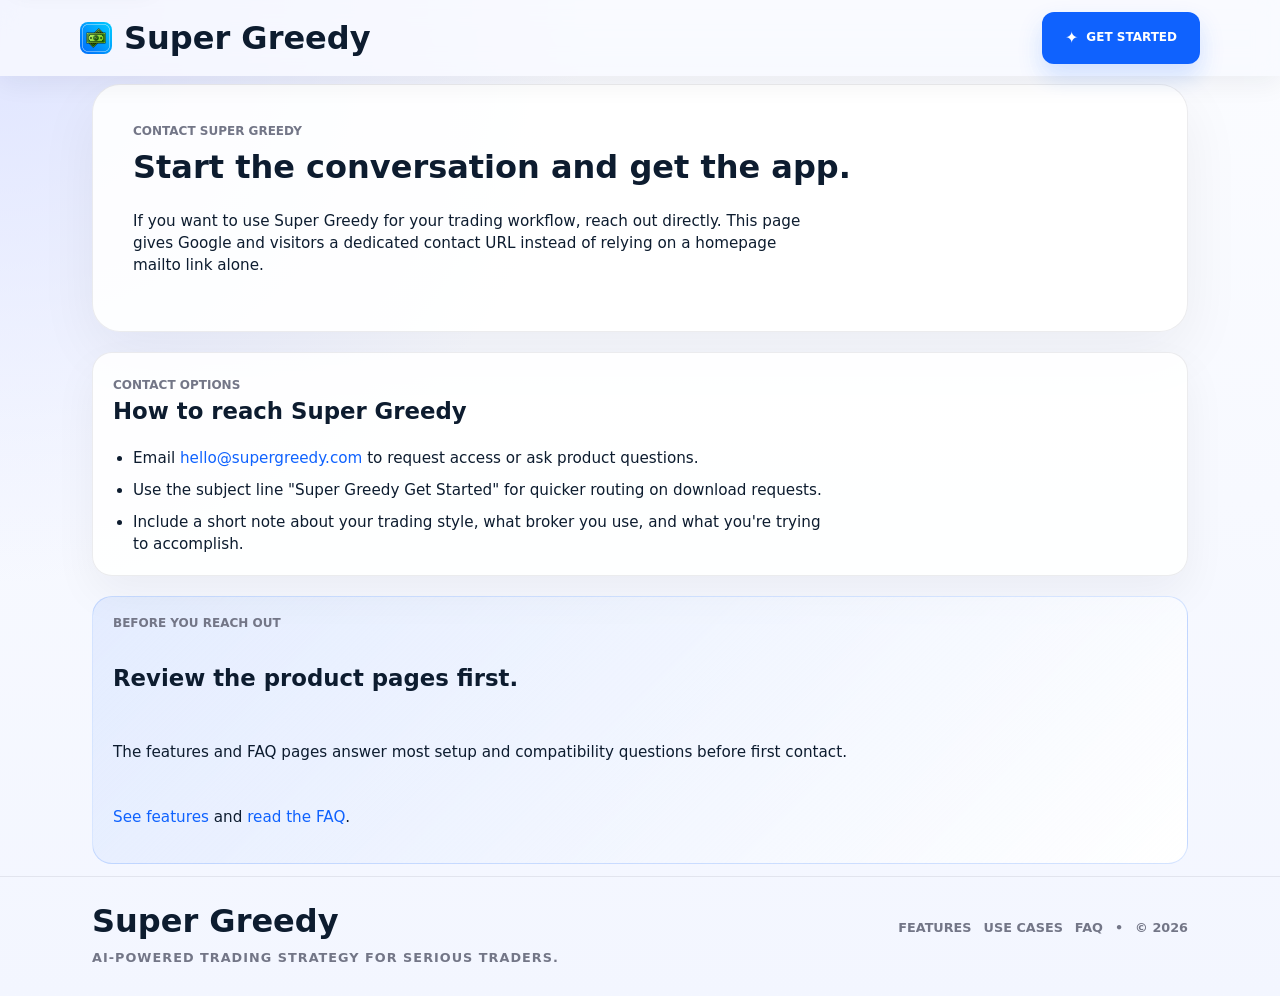
==== commit 99040c12: "Publish website from bootstrapio/TradingBot-ProjectX@local" ====
--- a/contact/index.html
+++ b/contact/index.html
@@ -86,9 +86,6 @@
           </a>
           <div class="marketingNavRight">
             <div class="marketingNavLinks" aria-label="Primary site links">
-              <a class="marketingNavLink" href="/features/">Features</a>
-              <a class="marketingNavLink" href="/use-cases/">Use Cases</a>
-              <a class="marketingNavLink" href="/faq/">FAQ</a>
             </div>
             <div class="marketingNavActions">
               <a class="primaryAction marketingNavCta" href="/contact/">
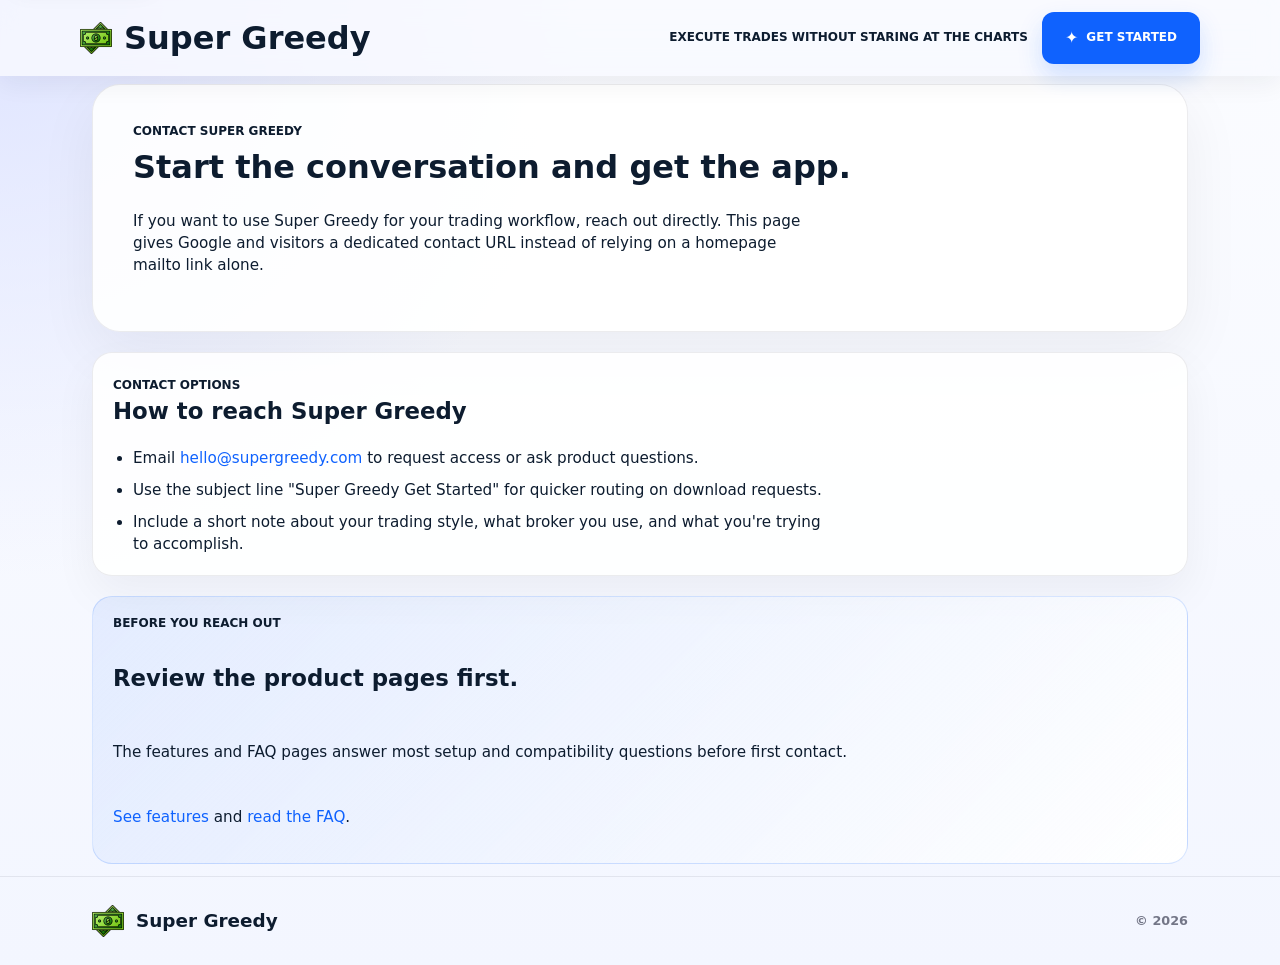
==== commit 29aa3eb3: "Publish website from bootstrapio/TradingBot-ProjectX@local" ====
--- a/contact/index.html
+++ b/contact/index.html
@@ -1,35 +1,4 @@
-<!doctype html>
-<html lang="en">
-  <head>
-    <meta charset="UTF-8" />
-    <meta name="viewport" content="width=device-width, initial-scale=1.0" />
-    <title>Contact Super Greedy | Get Started with the AI Trading Strategy</title>
-    <meta
-      name="description"
-      content="Contact Super Greedy to get started with AI trade signals, supply and demand zones, and automated futures trading."
-    />
-    <meta name="author" content="Super Greedy" />
-    <meta name="application-name" content="Super Greedy" />
-    <meta name="robots" content="index,follow,max-image-preview:large" />
-    <meta name="googlebot" content="index,follow,max-image-preview:large,max-snippet:-1,max-video-preview:-1" />
-    <meta name="bingbot" content="index,follow,max-image-preview:large,max-snippet:-1,max-video-preview:-1" />
-    <meta name="theme-color" content="#f8f9ff" />
-    <meta name="referrer" content="strict-origin-when-cross-origin" />
-    <link rel="canonical" href="https://supergreedy.com/contact/" />
-    <link rel="manifest" href="/site.webmanifest" />
-    <link rel="icon" type="image/x-icon" href="/assets/icons/favicon.ico" />
-    <link rel="icon" type="image/png" href="/assets/icons/icon-64.png" sizes="32x32" />
-    <meta property="og:type" content="website" />
-    <meta property="og:site_name" content="Super Greedy" />
-    <meta property="og:title" content="Contact Super Greedy | Get Started with the AI Trading Strategy" />
-    <meta
-      property="og:description"
-      content="Reach Super Greedy to get started with AI signals, supply and demand zones, and automated futures trading."
-    />
-    <meta property="og:url" content="https://supergreedy.com/contact/" />
-    <meta property="og:locale" content="en_US" />
-    <script type="application/ld+json">
-      {
+<!doctype html><html lang="en"><head><meta charset="UTF-8"/><meta name="viewport" content="width=device-width,initial-scale=1"/><title>Contact Super Greedy | Get Started with the AI Trading Strategy</title><meta name="description" content="Contact Super Greedy to get started with AI trade signals, supply and demand zones, and automated futures trading."/><meta name="author" content="Super Greedy"/><meta name="application-name" content="Super Greedy"/><meta name="robots" content="index,follow,max-image-preview:large"/><meta name="googlebot" content="index,follow,max-image-preview:large,max-snippet:-1,max-video-preview:-1"/><meta name="bingbot" content="index,follow,max-image-preview:large,max-snippet:-1,max-video-preview:-1"/><meta name="theme-color" content="#f8f9ff"/><meta name="referrer" content="strict-origin-when-cross-origin"/><link rel="canonical" href="https://supergreedy.com/contact/"/><link rel="manifest" href="/site.webmanifest"/><link rel="icon" type="image/x-icon" href="/assets/icons/favicon.ico"/><link rel="icon" type="image/png" href="/assets/icons/icon-64.png" sizes="32x32"/><meta property="og:type" content="website"/><meta property="og:site_name" content="Super Greedy"/><meta property="og:title" content="Contact Super Greedy | Get Started with the AI Trading Strategy"/><meta property="og:description" content="Reach Super Greedy to get started with AI signals, supply and demand zones, and automated futures trading."/><meta property="og:url" content="https://supergreedy.com/contact/"/><meta property="og:locale" content="en_US"/><script type="application/ld+json">{
         "@context": "https://schema.org",
         "@graph": [
           {
@@ -64,84 +33,4 @@
             ]
           }
         ]
-      }
-    </script>
-    <link
-      rel="preload"
-      href="/website.css"
-      as="style"
-      onload="this.onload=null;this.rel='stylesheet'"
-    />
-    <noscript><link rel="stylesheet" href="/website.css" /></noscript>
-    <script src="/site.js" defer></script>
-  </head>
-  <body id="top">
-    <a class="skipLink" href="#main-content">Skip to content</a>
-        <header>
-      <nav class="marketingNav" aria-label="Primary site navigation">
-        <div class="marketingNavInner">
-          <a class="marketingBrandRow" href="/" aria-label="Super Greedy home">
-            <span class="marketingIcon" aria-hidden="true"></span>
-            <span class="brand marketingBrand">Super Greedy</span>
-          </a>
-          <div class="marketingNavRight">
-            <div class="marketingNavLinks" aria-label="Primary site links">
-            </div>
-            <div class="marketingNavActions">
-              <a class="primaryAction marketingNavCta" href="/contact/">
-                <span class="iconGlyph" aria-hidden="true">✦</span>
-                <span>Get Started</span>
-              </a>
-            </div>
-          </div>
-        </div>
-      </nav>
-    </header>
-    <main id="main-content" class="marketingShell contentPage">
-      <section class="contentHero" aria-labelledby="contact-title">
-        <span class="fieldLabel">Contact Super Greedy</span>
-        <h1 id="contact-title" class="sectionTitle">Start the conversation and get the app.</h1>
-        <p>
-          If you want to use Super Greedy for your trading workflow, reach out directly. This page gives Google and visitors a dedicated contact URL instead of relying on a homepage mailto link alone.
-        </p>
-      </section>
-
-      <section class="contentSection" aria-labelledby="contact-options-title">
-        <span class="fieldLabel">Contact Options</span>
-        <h2 id="contact-options-title">How to reach Super Greedy</h2>
-        <ul class="contentList">
-          <li>Email <a href="mailto:hello@supergreedy.com">hello@supergreedy.com</a> to request access or ask product questions.</li>
-          <li>Use the subject line "Super Greedy Get Started" for quicker routing on download requests.</li>
-          <li>Include a short note about your trading style, what broker you use, and what you're trying to accomplish.</li>
-        </ul>
-      </section>
-
-      <section class="contentCallout" aria-labelledby="contact-next-step-title">
-        <span class="fieldLabel">Before You Reach Out</span>
-        <h2 id="contact-next-step-title">Review the product pages first.</h2>
-        <p>The features and FAQ pages answer most setup and compatibility questions before first contact.</p>
-        <p><a href="/features/">See features</a> and <a href="/faq/">read the FAQ</a>.</p>
-      </section>
-    </main>
-
-        <footer class="marketingFooter" aria-labelledby="footer-title">
-      <div class="footerShell">
-        <div class="siteFooterRow siteFooterBody">
-          <div class="siteFooterTopRow">
-            <p id="footer-title" class="brand marketingBrand">Super Greedy</p>
-            <div class="siteFooterMetaRow">
-              <div class="footerLinks">
-                <a class="footerLink" href="/features/">Features</a>
-                <a class="footerLink" href="/use-cases/">Use Cases</a>
-                <a class="footerLink" href="/faq/">FAQ</a>
-              </div>
-              <span class="siteFooterMetaSeparator" aria-hidden="true">•</span>
-              <p class="footerCopyright">© <span data-current-year>2026</span></p>
-            </div>
-          </div>
-          <p class="footerMeta">AI-powered trading strategy for serious traders.</p>
-        </div>
-      </div>
-    </footer>
-  </body>
-</html>
+      }</script><link rel="preload" href="/website.css" as="style" onload='this.onload=null,this.rel="stylesheet"'/><noscript><link rel="stylesheet" href="/website.css"/></noscript><script src="/site.js" defer="defer"></script></head><body id="top"><a class="skipLink" href="#main-content">Skip to content</a><header><nav class="marketingNav" aria-label="Primary site navigation"><div class="marketingNavInner"><a class="marketingBrandRow" href="/" aria-label="Super Greedy home"><img class="marketingIcon" src="/assets/icons/supergreedy.svg" alt="" aria-hidden="true"/> <span class="brand marketingBrand">Super Greedy</span></a><div class="marketingNavRight"><div class="marketingNavLinks" aria-label="Primary site links"></div><div class="marketingNavActions"><span class="fieldLabel">Execute trades without staring at the charts</span> <a class="primaryAction marketingNavCta" href="/contact/"><span class="iconGlyph" aria-hidden="true">✦</span> <span>Get Started</span></a></div></div></div></nav></header><main id="main-content" class="marketingShell contentPage"><section class="contentHero" aria-labelledby="contact-title"><span class="fieldLabel">Contact Super Greedy</span><h1 id="contact-title" class="sectionTitle">Start the conversation and get the app.</h1><p>If you want to use Super Greedy for your trading workflow, reach out directly. This page gives Google and visitors a dedicated contact URL instead of relying on a homepage mailto link alone.</p></section><section class="contentSection" aria-labelledby="contact-options-title"><span class="fieldLabel">Contact Options</span><h2 id="contact-options-title">How to reach Super Greedy</h2><ul class="contentList"><li>Email <a href="mailto:hello@supergreedy.com">hello@supergreedy.com</a> to request access or ask product questions.</li><li>Use the subject line "Super Greedy Get Started" for quicker routing on download requests.</li><li>Include a short note about your trading style, what broker you use, and what you're trying to accomplish.</li></ul></section><section class="contentCallout" aria-labelledby="contact-next-step-title"><span class="fieldLabel">Before You Reach Out</span><h2 id="contact-next-step-title">Review the product pages first.</h2><p>The features and FAQ pages answer most setup and compatibility questions before first contact.</p><p><a href="/features/">See features</a> and <a href="/faq/">read the FAQ</a>.</p></section></main><footer class="marketingFooter" aria-labelledby="footer-title"><div class="footerShell"><div class="siteFooterRow siteFooterBody"><div class="siteFooterTopRow"><div class="marketingBrandRow"><img class="marketingIcon" src="/assets/icons/supergreedy.svg" alt="" aria-hidden="true"/><p id="footer-title" class="featureTitle footerBrandTitle">Super Greedy</p></div><div class="siteFooterMetaRow"><p class="footerCopyright">© <span data-current-year>2026</span></p></div></div></div></div></footer></body></html>
--- a/website.css
+++ b/website.css
@@ -1,1576 +1 @@
-:root {
-  color-scheme: light;
-  --surface: #f8f9ff;
-  --surface-card: #ffffff;
-  --surface-glass: rgba(248, 249, 255, 0.82);
-  --text: #0d1c2f;
-  --text-muted: #737687;
-  --text-soft: #c3c6d8;
-  --primary: #004ccd;
-  --primary-strong: #0f62fe;
-  --success-strong: #1fa562;
-  --danger: #ba1a1a;
-  --warning-strong: #d7a800;
-  --warning-border: rgba(215, 168, 0, 0.42);
-  --shadow-ambient: 0 8px 24px rgba(13, 28, 47, 0.06);
-  --radius: 12px;
-  --space: 12px;
-  --space-1: var(--space);
-  --space-2: var(--space);
-  --space-3: var(--space);
-  --space-4: 20px;
-  --space-5: 28px;
-  --shell-padding: var(--space);
-  --font-display: 2rem;
-  --font-title: 1.15rem;
-  --font-body: 0.95rem;
-  --font-button: 0.75rem;
-  --tracking: 0;
-  --line-display: 1;
-  --line-title: 1.1;
-  --line-body: 1.45;
-  --line-label: 1.15;
-  --site-primary: #0f62fe;
-  --marketing-shell-width: min(1120px, calc(100% - 32px));
-  --marketing-shell-width-mobile: min(100%, calc(100% - 24px));
-  --marketing-nav-padding-y: clamp(10px, 1.4vw, var(--space-3));
-  --marketing-nav-padding-x: var(--shell-padding);
-  --marketing-nav-gap: clamp(8px, 1.2vw, var(--space-3));
-  --marketing-nav-cta-min-height: clamp(46px, 5vw, 52px);
-  --marketing-nav-cta-padding-x: clamp(16px, 2.2vw, 22px);
-  --marketing-nav-offset: clamp(68px, 8vw, 84px);
-  --marketing-section-padding: clamp(18px, 4.5vw, 42px);
-  --section-content-gap: clamp(12px, 2.4vw, var(--space-4));
-  --hero-grid-columns: minmax(0, 1.05fr) minmax(320px, 0.95fr);
-  --hero-gap: clamp(12px, 4vw, var(--space-5));
-  --hero-copy-gap: clamp(12px, 2vw, 18px);
-  --hero-copy-max-width: 460px;
-  --hero-media-offset-left: -6vw;
-  --hero-media-offset-right: calc(50% - 50vw);
-  --hero-frame-min-height: clamp(320px, 42vw, 420px);
-  --hero-frame-max-height: var(--section-image-max-height);
-  --hero-image-max-width: none;
-  --section-image-max-height: 632px;
-}
-
-*,
-*::before,
-*::after {
-  box-sizing: border-box;
-}
-
-[hidden] {
-  display: none !important;
-}
-
-.srOnly {
-  position: absolute;
-  width: 1px;
-  height: 1px;
-  padding: 0;
-  margin: -1px;
-  overflow: hidden;
-  clip: rect(0, 0, 0, 0);
-  white-space: nowrap;
-  border: 0;
-}
-
-html,
-body {
-  margin: 0;
-  padding: 0;
-  min-height: 100vh;
-  overflow-x: hidden;
-}
-
-body {
-  background:
-    radial-gradient(circle at top left, rgba(219, 225, 255, 0.9), transparent 36%),
-    linear-gradient(180deg, #fbfcff 0%, #f3f6ff 100%);
-  color: var(--text);
-  font-family:
-    "Inter", "SF Pro Display", "SF Pro Text", ui-sans-serif, system-ui, -apple-system,
-    BlinkMacSystemFont, "Segoe UI", sans-serif;
-  font-size: var(--font-body);
-  line-height: var(--line-body);
-  -webkit-font-smoothing: antialiased;
-  text-rendering: optimizeLegibility;
-}
-
-a {
-  color: var(--site-primary);
-  text-decoration: none;
-}
-
-a:hover {
-  text-decoration: underline;
-}
-
-[aria-current="page"] {
-  text-decoration: underline;
-  text-underline-offset: 0.18em;
-}
-
-:is(h1, h2, h3, h4, h5, h6) {
-  max-width: 780px;
-}
-
-.marketingBrandRow[aria-current="page"] {
-  text-decoration: none;
-}
-
-button,
-input,
-textarea {
-  font: inherit;
-}
-
-button {
-  border: 0;
-  cursor: pointer;
-}
-
-button:disabled {
-  cursor: default;
-}
-
-.brand {
-  margin: 0;
-  min-width: 0;
-  font-size: var(--font-display);
-  font-weight: 900;
-  line-height: var(--line-display);
-  letter-spacing: var(--tracking);
-  white-space: nowrap;
-}
-
-.primaryAction,
-.fieldLabel {
-  text-transform: uppercase;
-  letter-spacing: var(--tracking);
-  font-size: var(--font-button);
-  font-weight: 800;
-  line-height: var(--line-label);
-}
-
-.fieldLabel {
-  color: var(--text-muted);
-}
-
-.primaryAction {
-  flex: 1;
-  min-height: 56px;
-  display: inline-flex;
-  align-items: center;
-  justify-content: center;
-  gap: 8px;
-  padding: 0 var(--space-4);
-  border: 1px solid transparent;
-  border-radius: var(--radius);
-  color: var(--text-muted);
-  background: var(--surface-card);
-  box-shadow: none;
-  text-align: center;
-  text-decoration: none;
-  transition:
-    background-color 140ms ease,
-    color 140ms ease,
-    box-shadow 140ms ease,
-    border-color 140ms ease,
-    opacity 140ms ease;
-}
-
-.primaryAction:not(:disabled) {
-  border-color: rgba(15, 98, 254, 0.42);
-  color: #ffffff;
-  background: var(--primary-strong);
-  box-shadow: 0 12px 24px rgba(15, 98, 254, 0.18);
-}
-
-.primaryAction:not(:disabled) .iconGlyph {
-  animation: cta-icon-spin 4400ms linear infinite;
-}
-
-.primaryAction:not(:disabled):is(:hover, :active, :focus-visible) {
-  color: #ffffff;
-  background: #0a4fcc;
-  border-color: #0a4fcc;
-  box-shadow: 0 12px 24px rgba(15, 98, 254, 0.24);
-  text-decoration: none;
-}
-
-.primaryAction:not(:disabled):is(:hover, :active, :focus-visible) .iconGlyph {
-  animation-duration: 1.6s;
-}
-
-.primaryAction:disabled {
-  color: var(--text-muted);
-  background: #d5d9e3;
-  border-color: #d5d9e3;
-  box-shadow: none;
-  opacity: 0.6;
-}
-
-.iconGlyph {
-  display: inline-flex;
-  align-items: center;
-  justify-content: center;
-  font-size: 1rem;
-  line-height: 1;
-}
-
-.iconGlyph svg {
-  display: block;
-  width: 1.1rem;
-  height: 1.1rem;
-  fill: none;
-  stroke: currentColor;
-  stroke-width: 1.7;
-  stroke-linecap: round;
-  stroke-linejoin: round;
-}
-
-@keyframes cta-icon-spin {
-  from {
-    transform: rotate(0deg);
-  }
-
-  to {
-    transform: rotate(360deg);
-  }
-}
-
-@keyframes section-link-caret-drift {
-  0%,
-  100% {
-    transform: translateX(0);
-  }
-
-  50% {
-    transform: translateX(4px);
-  }
-}
-
-.skipLink {
-  position: absolute;
-  left: var(--shell-padding);
-  top: 0;
-  transform: translateY(-140%);
-  z-index: 50;
-  padding: 10px 14px;
-  border-radius: var(--radius);
-  background: var(--surface-card);
-  box-shadow: var(--shadow-ambient);
-  color: var(--text);
-  text-decoration: none;
-}
-
-.skipLink:focus {
-  transform: translateY(12px);
-}
-
-.marketingShell {
-  width: var(--marketing-shell-width);
-  margin: 0 auto;
-  padding: var(--marketing-nav-offset) var(--shell-padding) var(--shell-padding);
-  display: flex;
-  flex-direction: column;
-}
-
-.heroSection,
-.marketingSection,
-.marketingFooter {
-  display: flex;
-  flex-direction: column;
-  gap: var(--section-content-gap);
-  padding-block: var(--marketing-section-padding);
-}
-
-.heroSection,
-.marketingSection {
-  position: relative;
-}
-
-.marketingNav {
-  position: fixed;
-  top: 0;
-  left: 0;
-  right: 0;
-  z-index: 20;
-  display: flex;
-  align-items: center;
-  justify-content: space-between;
-  gap: var(--marketing-nav-gap);
-  width: 100%;
-  padding: var(--marketing-nav-padding-y) var(--marketing-nav-padding-x);
-  background: var(--surface-glass);
-  box-shadow: var(--shadow-ambient);
-  backdrop-filter: blur(12px);
-}
-
-.marketingBrandRow,
-.marketingNavActions,
-.marketingNavRight,
-.heroActions,
-.siteFooterRow {
-  display: flex;
-  gap: var(--space);
-}
-
-.marketingBrandRow,
-.marketingNavActions,
-.marketingNavRight,
-.heroActions,
-.siteFooterRow {
-  align-items: center;
-}
-
-.heroActions {
-  width: auto;
-  justify-content: flex-start;
-  margin-top: 16px;
-}
-
-.heroActions .primaryAction {
-  width: auto;
-  flex: 0 0 auto;
-  min-width: 0;
-  padding: 0 22px;
-  min-height: 52px;
-}
-
-.marketingBrand {
-  margin: 0;
-}
-
-.marketingBrandRow {
-  color: var(--text);
-  text-decoration: none;
-  flex: 0 1 auto;
-  min-width: 0;
-  white-space: nowrap;
-}
-
-.marketingBrandRow:hover,
-.marketingBrandRow:focus-visible {
-  text-decoration: none;
-}
-
-.primaryAction:hover,
-.primaryAction:focus-visible,
-.primaryAction:hover .iconGlyph,
-.primaryAction:focus-visible .iconGlyph {
-  text-decoration: none;
-}
-
-.marketingNav .primaryAction {
-  width: auto;
-  min-width: 0;
-  min-height: var(--marketing-nav-cta-min-height);
-  padding: 0 var(--marketing-nav-cta-padding-x);
-  white-space: nowrap;
-  flex: 0 0 auto;
-}
-
-.marketingNavRight {
-  margin-left: auto;
-  min-width: 0;
-  justify-content: flex-end;
-}
-
-.marketingNavLinks {
-  display: flex;
-  align-items: center;
-  justify-content: flex-end;
-  gap: clamp(10px, 1.4vw, 18px);
-  min-width: 0;
-}
-
-.marketingNavLink {
-  color: var(--text);
-  font-size: 0.9rem;
-  font-weight: 800;
-  text-decoration: none;
-  white-space: nowrap;
-}
-
-.marketingNavLink:hover,
-.marketingNavLink:focus-visible {
-  color: var(--primary);
-  text-decoration: none;
-}
-
-.marketingIcon {
-  width: 32px;
-  height: 32px;
-  flex: 0 0 auto;
-  border-radius: 8px;
-  background-image: url("/assets/icons/icon-64.png");
-  background-repeat: no-repeat;
-  background-position: center;
-  background-size: contain;
-}
-
-.heroSectionGrid {
-  display: grid;
-  grid-template-columns: var(--hero-grid-columns);
-  gap: var(--hero-gap);
-  align-items: center;
-  width: 100%;
-}
-
-.heroSectionCopy {
-  display: flex;
-  flex-direction: column;
-  gap: var(--hero-copy-gap);
-  max-width: var(--hero-copy-max-width);
-  min-width: 0;
-}
-
-.heroSectionIntro {
-  display: flex;
-  flex-direction: column;
-  gap: 10px;
-}
-
-.heroSectionTitle {
-  margin: 0;
-  width: min(100%, 11ch);
-  font-size: clamp(2.8rem, 6.6vw, 4.9rem);
-  font-weight: 900;
-  line-height: 0.98;
-  letter-spacing: -0.04em;
-  text-wrap: balance;
-}
-
-.heroSectionTitleAccent {
-  color: var(--primary);
-}
-
-.heroSectionText,
-.sectionText,
-.featureText,
-.footerMeta {
-  margin: 0;
-  color: var(--text-muted);
-}
-
-.sectionText {
-  max-width: 720px;
-  font-size: clamp(1.08rem, 2vw, 1.3rem);
-  line-height: 1.55;
-}
-
-.heroSectionText {
-  font-size: 1.05rem;
-  line-height: 1.42;
-}
-
-.heroSectionCopy .fieldLabel {
-  font-size: 0.82rem;
-  letter-spacing: 0.04em;
-}
-
-.heroSectionLabelLine {
-  color: var(--text-muted);
-  margin-top: 4px;
-}
-
-.heroSectionCopy > .heroSectionIntro {
-  margin-bottom: 2px;
-}
-
-.heroSectionCopy > .heroActions {
-  margin-top: 10px;
-}
-
-.heroSectionMedia,
-.sectionPanel,
-.featureCard {
-  border-radius: var(--radius);
-  background: var(--surface-card);
-  box-shadow: var(--shadow-ambient);
-}
-
-.heroSectionMedia {
-  padding: 0;
-  background: transparent;
-  box-shadow: none;
-  align-self: stretch;
-  margin-top: 0;
-  margin-bottom: 0;
-  margin-left: var(--hero-media-offset-left);
-  margin-right: var(--hero-media-offset-right);
-  min-width: 0;
-}
-
-.heroSectionFrame {
-  overflow: hidden;
-  border-radius: var(--radius);
-  box-shadow: none;
-  aspect-ratio: 16 / 10;
-  min-height: var(--hero-frame-min-height);
-  max-height: var(--hero-frame-max-height);
-  border-top-right-radius: 0;
-  border-bottom-right-radius: 0;
-}
-
-.heroSectionFrame picture,
-.automationCtaMedia picture,
-.useCaseFrame picture {
-  display: block;
-}
-
-.heroSectionFrame img {
-  width: 100%;
-  max-width: var(--hero-image-max-width);
-  max-height: var(--section-image-max-height);
-  height: 100%;
-  display: block;
-  margin-inline: auto;
-  object-fit: contain;
-  object-position: center center;
-}
-
-.sectionPanel {
-  padding: var(--space-4);
-}
-
-.sectionHeader {
-  display: flex;
-  flex-direction: column;
-  gap: 8px;
-  align-items: flex-start;
-  width: 100%;
-}
-
-.sectionHeaderCentered {
-  align-items: center;
-  text-align: center;
-}
-
-.sectionTitle {
-  margin: 0;
-  font-size: var(--font-display);
-  font-weight: 900;
-  line-height: var(--line-display);
-  letter-spacing: var(--tracking);
-}
-
-.sectionLinkRow {
-  margin: 0;
-  font-size: 0.95rem;
-  font-weight: 700;
-}
-
-.faqSectionLinkRow {
-  text-align: center;
-}
-
-.sectionLinkCta {
-  display: inline-flex;
-  align-items: center;
-  gap: 8px;
-  color: var(--primary-strong);
-  font-size: var(--font-button);
-  font-weight: 800;
-  letter-spacing: var(--tracking);
-  text-decoration: none;
-  text-transform: uppercase;
-  line-height: var(--line-label);
-  transition: color 140ms ease, opacity 140ms ease, transform 140ms ease;
-}
-
-.sectionLinkCta:hover,
-.sectionLinkCta:focus-visible {
-  color: #0a4fcc;
-  text-decoration: none;
-}
-
-.sectionLinkCaret {
-  display: inline-flex;
-  align-items: center;
-  justify-content: center;
-  font-size: 1rem;
-  font-weight: 900;
-  line-height: 1;
-  animation: section-link-caret-drift 1300ms ease-in-out infinite;
-}
-
-.sectionLinkCta:hover .sectionLinkCaret,
-.sectionLinkCta:focus-visible .sectionLinkCaret {
-  animation-duration: 520ms;
-}
-
-.imageWorkflowSection {
-  display: flex;
-  flex-direction: column;
-  gap: var(--section-content-gap);
-}
-
-.imageWorkflowSection .sectionHeader {
-  gap: 8px;
-  margin-bottom: var(--space-4);
-}
-
-.imageWorkflowGrid {
-  display: grid;
-  grid-template-columns: repeat(12, minmax(0, 1fr));
-  gap: var(--space);
-  align-items: stretch;
-}
-
-.imageWorkflowCard {
-  min-width: 0;
-  min-height: 100%;
-}
-
-.imageWorkflowCardWide {
-  grid-column: span 8;
-}
-
-.imageWorkflowCardTall {
-  grid-column: span 4;
-}
-
-.imageWorkflowCardCompact {
-  grid-column: span 4;
-}
-
-.imageWorkflowCardFlow {
-  grid-column: span 8;
-}
-
-.imageWorkflowCardLight {
-  background: rgba(255, 255, 255, 0.96);
-}
-
-.imageWorkflowCardSoft {
-  background: rgba(219, 225, 255, 0.58);
-}
-
-.imageWorkflowCardPrimary {
-  background: rgba(15, 98, 254, 0.92);
-  color: #ffffff;
-  box-shadow: var(--shadow-ambient);
-}
-
-.imageWorkflowSection .featureCard,
-.imageWorkflowSection .sectionPanel {
-  padding: var(--space-4);
-  border-radius: var(--radius);
-  border: 1px solid rgba(219, 225, 255, 0.9);
-  box-shadow: var(--shadow-ambient);
-}
-
-.imageWorkflowCardHeader {
-  display: flex;
-  flex-direction: column;
-  gap: var(--space-2);
-}
-
-.imageWorkflowSection .featureTitle {
-  font-size: var(--font-title);
-  line-height: var(--line-title);
-  letter-spacing: var(--tracking);
-  margin: 0;
-}
-
-.imageWorkflowSection .featureText {
-  font-size: var(--font-body);
-  line-height: var(--line-body);
-  margin: 0;
-}
-
-.imageWorkflowSection .fieldLabel {
-  color: var(--text-muted);
-}
-
-.imageWorkflowCardPrimary .fieldLabel,
-.imageWorkflowCardPrimary .featureText,
-.imageWorkflowCardPrimary .featureTitle {
-  color: rgba(255, 255, 255, 0.92);
-}
-
-.imageWorkflowCardPrimary .imageWorkflowChip {
-  background: rgba(255, 255, 255, 0.14);
-  color: rgba(255, 255, 255, 0.96);
-}
-
-.imageWorkflowCardFlow {
-  position: relative;
-  overflow: hidden;
-}
-
-.imageWorkflowChipRow {
-  display: flex;
-  flex-wrap: wrap;
-  gap: 10px;
-  margin-top: auto;
-  margin-bottom: 0;
-  padding: 0;
-  list-style: none;
-}
-
-.imageWorkflowChipRow > li {
-  display: flex;
-}
-
-.imageWorkflowChip {
-  display: inline-flex;
-  align-items: center;
-  min-height: 34px;
-  padding: 0 14px;
-  border-radius: var(--radius);
-  background: rgba(219, 225, 255, 0.58);
-  color: var(--primary);
-  font-size: var(--font-button);
-  font-weight: 800;
-  letter-spacing: var(--tracking);
-  text-transform: uppercase;
-}
-
-.imageWorkflowChipLiteral {
-  text-transform: none;
-}
-
-.featureCard {
-  padding: var(--space-4);
-  display: flex;
-  flex-direction: column;
-  gap: var(--space-2);
-}
-
-.featureTitle {
-  margin: 0;
-  font-size: 1.15rem;
-  font-weight: 900;
-  line-height: 1.1;
-}
-
-.faqList {
-  display: flex;
-  flex-direction: column;
-  width: 100%;
-}
-
-.faqItem {
-  padding: 0;
-  border-bottom: 1px solid rgba(15, 23, 42, 0.12);
-}
-
-.faqItem:last-child {
-  border-bottom: 0;
-}
-
-.faqItemSummary {
-  display: flex;
-  align-items: center;
-  justify-content: space-between;
-  gap: var(--space-3);
-  padding: 18px 20px;
-  cursor: pointer;
-  list-style: none;
-}
-
-.faqItemSummary::-webkit-details-marker {
-  display: none;
-}
-
-.faqItemTitle {
-  margin: 0;
-  font-size: 1rem;
-  font-weight: 900;
-  line-height: 1.2;
-}
-
-.faqItemIcon {
-  flex: 0 0 auto;
-  color: var(--primary);
-  font-size: 1.15rem;
-  font-weight: 800;
-  line-height: 1;
-}
-
-.faqItem[open] .faqItemIcon {
-  transform: rotate(45deg);
-}
-
-.faqItemBody {
-  padding: 0 20px 20px;
-}
-
-.faqItemAnswer {
-  margin: 0;
-  color: var(--text-muted);
-}
-
-.faqPageList {
-  display: flex;
-  flex-direction: column;
-  width: 100%;
-  gap: 0;
-}
-
-.faqPageItem {
-  padding: 18px 20px 20px;
-  border-bottom: 1px solid rgba(15, 23, 42, 0.12);
-}
-
-.faqPageItem:first-child {
-  padding-top: 0;
-}
-
-.faqPageItem:last-child {
-  border-bottom: 0;
-  padding-bottom: 0;
-}
-
-.faqPageQuestion {
-  margin: 0 0 12px;
-  font-size: 1rem;
-  font-weight: 900;
-  line-height: 1.2;
-  letter-spacing: 0;
-}
-
-.faqPageQuestionLink {
-  color: var(--text);
-  text-decoration: none;
-}
-
-.faqPageQuestionLink:hover,
-.faqPageQuestionLink:focus-visible {
-  color: var(--primary);
-  text-decoration: none;
-}
-
-.faqPageAnswer {
-  margin: 0;
-  color: var(--text-muted);
-  font-size: 1rem;
-  line-height: 1.6;
-}
-
-.automationCtaSection {
-  margin: 0;
-}
-
-.automationCtaPanel {
-  display: grid;
-  grid-template-columns: minmax(0, 1fr) auto;
-  align-items: center;
-  gap: clamp(20px, 4vw, 40px);
-  width: 100%;
-  padding: clamp(28px, 5vw, 44px);
-  border-radius: var(--radius);
-  background: var(--primary-strong);
-  border: 1px solid rgba(15, 98, 254, 0.92);
-  box-shadow: var(--shadow-ambient);
-}
-
-.automationCtaCopy {
-  display: flex;
-  flex-direction: column;
-  align-items: flex-start;
-  gap: 8px;
-  text-align: left;
-}
-
-.automationCtaCopy .fieldLabel {
-  color: #ffffff;
-}
-
-.automationCtaTitle {
-  margin: 0;
-  color: #ffffff;
-}
-
-.automationCtaText {
-  margin: 0;
-  color: rgba(255, 255, 255, 0.92);
-  font-size: var(--font-body);
-  line-height: var(--line-body);
-}
-
-.automationCtaActions {
-  display: flex;
-  justify-content: flex-end;
-  align-items: center;
-  width: auto;
-}
-
-.automationCtaActions .primaryAction {
-  width: auto;
-  flex: 0 0 auto;
-  min-width: 0;
-  padding: 0 22px;
-  color: var(--primary-strong);
-  background: #ffffff;
-  box-shadow: var(--shadow-ambient);
-}
-
-.automationCtaActions .primaryAction:hover {
-  background: #ffffff;
-  color: var(--primary-strong);
-  border-color: #ffffff;
-}
-
-.automationCtaActions .primaryAction:hover .iconGlyph {
-  color: var(--primary-strong);
-}
-
-.automationCtaMedia {
-  width: 100%;
-  max-width: 1040px;
-  margin: var(--space-4) auto 0;
-}
-
-.automationCtaMedia img,
-.useCaseFrame img {
-  display: block;
-  width: 100%;
-  max-height: var(--section-image-max-height);
-  height: auto;
-  object-fit: contain;
-}
-
-.closingBanner {
-  padding-top: 0;
-}
-
-.workflowTimeline {
-  display: grid;
-  grid-template-columns: repeat(4, minmax(0, 1fr));
-  gap: clamp(20px, 2.4vw, 28px);
-  width: 100%;
-  margin: 0 auto;
-}
-
-.workflowItem {
-  display: flex;
-  flex-direction: column;
-  gap: 18px;
-  align-items: start;
-  min-width: 0;
-}
-
-.workflowMarker {
-  position: relative;
-  display: flex;
-  align-items: center;
-  width: 100%;
-  min-height: 48px;
-}
-
-.workflowMarker::after {
-  content: "";
-  position: absolute;
-  top: 50%;
-  left: 56px;
-  right: -14px;
-  height: 2px;
-  transform: translateY(-50%);
-  background: rgba(15, 98, 254, 0.16);
-}
-
-.workflowDot {
-  position: relative;
-  z-index: 1;
-  display: inline-flex;
-  align-items: center;
-  justify-content: center;
-  width: 48px;
-  height: 48px;
-  border-radius: 999px;
-  background: var(--surface-card);
-  border: 2px solid rgba(15, 98, 254, 0.22);
-  box-shadow: var(--shadow-ambient);
-  color: var(--text-muted);
-  font-size: 0.82rem;
-  font-weight: 800;
-  line-height: var(--line-label);
-  letter-spacing: 0.04em;
-}
-
-.workflowContent {
-  display: flex;
-  flex-direction: column;
-  gap: var(--space-1);
-  padding: 0;
-}
-
-.workflowContent .featureTitle,
-.workflowContent .featureText {
-  margin: 0;
-}
-
-.useCaseSection {
-  gap: clamp(20px, 4vw, 36px);
-}
-
-.useCaseSection .sectionHeader {
-  gap: 12px;
-}
-
-.useCaseLayout {
-  display: grid;
-  grid-template-columns: minmax(0, 1fr) clamp(300px, 28vw, 420px);
-  gap: clamp(24px, 4vw, 52px);
-  align-items: center;
-  overflow: visible;
-}
-
-.useCaseMedia {
-  min-width: 0;
-  width: calc(100% + clamp(300px, 28vw, 420px) + clamp(24px, 4vw, 52px) + 6vw);
-  max-width: none;
-  margin-left: calc(-1 * (2vw + clamp(300px, 28vw, 420px) + clamp(24px, 4vw, 52px)));
-  margin-right: 0;
-}
-
-.useCaseFrame {
-  overflow: hidden;
-  border-radius: var(--radius);
-  background: transparent;
-  box-shadow: none;
-  border-top-left-radius: 0;
-  border-bottom-left-radius: 0;
-}
-
-.useCaseList {
-  display: flex;
-  flex-direction: column;
-  min-width: 0;
-}
-
-.useCaseItem {
-  display: flex;
-  flex-direction: column;
-  gap: var(--space-1);
-  padding: 0 0 24px;
-  border-bottom: 1px solid rgba(15, 23, 42, 0.12);
-}
-
-.useCaseItem + .useCaseItem {
-  padding-top: 24px;
-}
-
-.useCaseItem:last-child {
-  border-bottom: 0;
-}
-
-.useCaseTitle {
-  margin: 0;
-  font-size: var(--font-title);
-  font-weight: 900;
-  line-height: var(--line-title);
-  letter-spacing: var(--tracking);
-}
-
-.useCaseBody {
-  margin: 0;
-  color: var(--text-muted);
-  font-size: var(--font-body);
-  line-height: var(--line-body);
-}
-
-.closingBannerPanel {
-  display: flex;
-  flex-direction: column;
-  align-items: center;
-  gap: 10px;
-  padding: clamp(28px, 5vw, 44px);
-  border-radius: var(--radius);
-  background: #ffd84d;
-  border: 1px solid rgba(17, 17, 17, 0.08);
-  text-align: center;
-  box-shadow: var(--shadow-ambient);
-}
-
-.closingBannerTitle {
-  margin: 0;
-  font-size: var(--font-display);
-  font-weight: 900;
-  line-height: var(--line-display);
-  letter-spacing: var(--tracking);
-  text-wrap: balance;
-  color: #111111;
-}
-
-.closingBannerText {
-  margin: 0;
-  color: #111111;
-  font-size: 1.02rem;
-  line-height: 1.45;
-  text-wrap: balance;
-}
-
-.closingBannerPanel .fieldLabel {
-  color: #111111;
-}
-
-.closingBannerActions {
-  display: flex;
-  justify-content: center;
-  width: 100%;
-  margin-top: 8px;
-}
-
-.closingBannerActions .primaryAction {
-  width: auto;
-  flex: 0 0 auto;
-  min-width: 0;
-  min-height: 52px;
-  padding: 0 22px;
-  color: #ffffff;
-  background: #111111;
-  border-radius: var(--radius);
-  box-shadow: none;
-}
-
-.closingBannerActions .primaryAction:hover {
-  background: #ffffff;
-  color: #111111;
-  border-color: #111111;
-}
-
-.closingBannerActions .primaryAction:hover .iconGlyph {
-  color: #111111;
-}
-
-.marketingFooter {
-  padding-block: clamp(12px, 3vw, var(--space-5));
-  border-top: 1px solid rgba(15, 23, 42, 0.08);
-}
-
-.footerShell {
-  width: var(--marketing-shell-width);
-  margin: 0 auto;
-  padding-inline: var(--shell-padding);
-}
-
-.siteFooterRow {
-  display: block;
-}
-
-.siteFooterBody {
-  display: flex;
-  flex-direction: column;
-  gap: 12px;
-  min-width: 0;
-  width: 100%;
-  align-items: flex-start;
-}
-
-.siteFooterTopRow {
-  display: flex;
-  align-items: baseline;
-  justify-content: space-between;
-  gap: var(--space-3);
-  min-width: 0;
-  width: 100%;
-}
-
-.siteFooterMetaRow {
-  display: flex;
-  align-items: baseline;
-  justify-content: flex-end;
-  flex-wrap: nowrap;
-  gap: var(--space-3);
-  min-width: 0;
-  text-align: right;
-  font-size: 0.8rem;
-  text-transform: uppercase;
-  white-space: nowrap;
-}
-
-.siteFooterMetaSeparator {
-  color: var(--text-muted);
-  font-weight: 600;
-}
-
-.footerMeta,
-.footerCopyright {
-  margin: 0;
-  color: var(--text-muted);
-}
-
-.footerLinks {
-  display: flex;
-  align-items: baseline;
-  gap: var(--space-3);
-  flex-wrap: wrap;
-}
-
-.footerMeta {
-  font-size: 0.8rem;
-  font-weight: 800;
-  letter-spacing: 0.08em;
-  text-transform: uppercase;
-  text-align: left;
-}
-
-.footerLink {
-  color: var(--text-muted);
-  text-decoration: none;
-  font-size: inherit;
-  font-weight: 600;
-}
-
-.footerCopyright {
-  font-weight: 600;
-}
-
-.marketingNavInner {
-  width: var(--marketing-shell-width);
-  margin: 0 auto;
-  display: flex;
-  align-items: center;
-  justify-content: space-between;
-  gap: var(--marketing-nav-gap);
-  flex-wrap: nowrap;
-  min-width: 0;
-}
-
-.marketingNavActions {
-  flex: 0 0 auto;
-  min-width: 0;
-  display: flex;
-  margin-left: 10px;
-}
-
-.contentPage {
-  display: grid;
-  gap: 20px;
-}
-
-.contentHero {
-  display: grid;
-  gap: 12px;
-  padding: clamp(22px, 4vw, 40px);
-  background: rgba(255, 255, 255, 0.88);
-  border: 1px solid rgba(15, 23, 42, 0.08);
-  border-radius: 28px;
-  box-shadow: 0 20px 60px rgba(15, 23, 42, 0.06);
-}
-
-.contentHero p,
-.contentSection p,
-.contentCard p,
-.contentList li {
-  max-width: 72ch;
-}
-
-.contentGrid {
-  display: grid;
-  gap: 16px;
-  grid-template-columns: repeat(auto-fit, minmax(220px, 1fr));
-}
-
-.contentCard,
-.contentSection {
-  padding: 20px;
-  background: rgba(255, 255, 255, 0.88);
-  border: 1px solid rgba(15, 23, 42, 0.08);
-  border-radius: 20px;
-  box-shadow: 0 18px 44px rgba(15, 23, 42, 0.05);
-}
-
-.contentCard h2,
-.contentCard h3,
-.contentSection h2,
-.contentSection h3 {
-  margin-top: 0;
-}
-
-.contentList {
-  margin: 0;
-  padding-left: 20px;
-  display: grid;
-  gap: 10px;
-}
-
-.contentCallout {
-  display: grid;
-  gap: 12px;
-  padding: 20px;
-  border-radius: 20px;
-  background: linear-gradient(135deg, rgba(15, 98, 254, 0.08), rgba(255, 255, 255, 0.96));
-  border: 1px solid rgba(15, 98, 254, 0.16);
-}
-
-.faqPageHero {
-  padding-top: clamp(20px, 3vw, 28px);
-}
-
-.faqPageSection {
-  padding-top: 0;
-}
-
-@media (max-width: 880px) {
-  :root {
-    --hero-grid-columns: 1fr;
-    --hero-copy-max-width: 560px;
-    --hero-media-offset-left: 0;
-    --hero-media-offset-right: 0;
-    --hero-frame-min-height: 360px;
-    --hero-image-max-width: min(100%, 760px);
-  }
-
-  .marketingShell,
-  .footerShell {
-    width: var(--marketing-shell-width-mobile);
-  }
-
-  .marketingNavInner {
-    flex-wrap: nowrap;
-    justify-content: space-between;
-  }
-
-  .marketingNavRight {
-    order: 0;
-    width: auto;
-    margin-left: auto;
-    justify-content: flex-end;
-  }
-
-  .marketingNavLinks {
-    justify-content: flex-end;
-    overflow: visible;
-    padding-bottom: 0;
-    flex: 0 1 auto;
-    gap: 12px;
-  }
-
-  .siteFooterTopRow {
-    display: contents;
-  }
-
-  .siteFooterMetaRow {
-    justify-content: flex-start;
-    text-align: left;
-    order: 3;
-  }
-
-  .heroSectionGrid,
-  .imageWorkflowGrid,
-  .useCaseLayout,
-  .workflowTimeline {
-    grid-template-columns: 1fr;
-  }
-
-  .workflowTimeline {
-    gap: 24px;
-  }
-
-  .workflowItem {
-    gap: 14px;
-  }
-
-  .workflowMarker::after {
-    top: 52px;
-    bottom: -24px;
-    left: 21px;
-    right: auto;
-    width: 2px;
-    height: auto;
-    transform: none;
-  }
-
-  .workflowDot {
-    width: 42px;
-    height: 42px;
-  }
-
-  .imageWorkflowCardWide,
-  .imageWorkflowCardTall,
-  .imageWorkflowCardCompact,
-  .imageWorkflowCardFlow {
-    grid-column: auto;
-  }
-
-  .heroSectionFrame {
-    width: 100%;
-    border-top-right-radius: var(--radius);
-    border-bottom-right-radius: var(--radius);
-  }
-
-  .heroSectionMedia,
-  .useCaseMedia {
-    width: 100%;
-    max-width: 100%;
-    margin-left: 0;
-    margin-right: 0;
-    overflow: hidden;
-  }
-
-  .useCaseFrame {
-    border-top-left-radius: var(--radius);
-    border-bottom-left-radius: var(--radius);
-  }
-
-  .heroSectionText {
-    font-size: 1rem;
-    line-height: 1.5;
-  }
-
-  .heroSectionCopy {
-    width: 100%;
-    margin-inline: auto;
-    align-items: center;
-    text-align: center;
-  }
-
-  .heroSectionIntro {
-    width: 100%;
-    gap: 12px;
-    align-items: center;
-  }
-
-  .heroSectionLabelLine {
-    line-height: 1.45;
-  }
-
-  .heroActions {
-    justify-content: center;
-  }
-
-  .heroSectionTitle {
-    width: 100%;
-    margin-inline: auto;
-    font-size: clamp(2.45rem, 7.2vw, 3.6rem);
-    line-height: 1.04;
-    letter-spacing: -0.035em;
-  }
-
-  .automationCtaPanel {
-    grid-template-columns: 1fr;
-    gap: var(--space-3);
-    text-align: left;
-  }
-
-  .automationCtaCopy {
-    gap: 8px;
-  }
-
-  .automationCtaActions {
-    justify-content: flex-start;
-    width: 100%;
-  }
-}
-
-
-@media (max-width: 560px) {
-  :root {
-    --marketing-nav-padding-x: 12px;
-    --hero-frame-min-height: 0;
-    --hero-image-max-width: 100%;
-  }
-
-  .marketingNavLinks {
-    display: none;
-  }
-
-  .marketingNavRight {
-    order: 0;
-    width: auto;
-    margin-left: auto;
-  }
-
-  .heroSectionFrame {
-    aspect-ratio: auto;
-    width: 100%;
-    min-height: 0;
-    max-height: none;
-    overflow: hidden;
-  }
-
-  .heroSectionFrame img {
-    max-width: 100%;
-    height: auto;
-  }
-
-  .heroSectionCopy {
-    width: 100%;
-    margin-inline: auto;
-  }
-
-  .heroSectionIntro {
-    gap: 8px;
-  }
-
-  .heroSectionCopy .fieldLabel {
-    font-size: 0.76rem;
-    letter-spacing: 0.05em;
-  }
-
-  .heroSectionTitle {
-    width: 100%;
-    margin-inline: auto;
-    font-size: clamp(1.9rem, 10.5vw, 2.85rem);
-    line-height: 1.05;
-    letter-spacing: -0.028em;
-  }
-
-  .heroSectionText {
-    font-size: 0.98rem;
-    line-height: 1.58;
-  }
-
-  .heroSectionLabelLine {
-    font-size: 0.8rem;
-    line-height: 1.45;
-    margin-top: 2px;
-  }
-
-  .heroActions {
-    margin-top: 4px;
-  }
-
-  .heroSection .heroActions,
-  .imageWorkflowSection .heroActions {
-    display: none;
-  }
-
-  .automationCtaPanel {
-    width: 100%;
-  }
-
-  .automationCtaActions .primaryAction,
-  .automationCtaMedia {
-    max-width: 100%;
-  }
-
-  .marketingNavLink {
-    font-size: 0.82rem;
-  }
-
-  .marketingBrand {
-    font-size: clamp(1.55rem, 5.4vw, 2rem);
-  }
-}
-
-@media (max-width: 380px) {
-  :root {
-    --marketing-nav-padding-x: 10px;
-  }
-
-  .marketingBrand {
-    font-size: 1.85rem;
-  }
-
-  .marketingNavInner {
-    gap: 8px;
-  }
-
-  .marketingNav .primaryAction {
-    font-size: 0.7rem;
-    letter-spacing: 0.02em;
-  }
-
-  .heroSectionText,
-  .heroSectionLabelLine {
-    max-width: 100%;
-  }
-}
+:root{color-scheme:light;--surface:#f8f9ff;--surface-card:#ffffff;--surface-glass:rgba(248, 249, 255, 0.82);--text:#0d1c2f;--text-muted:#737687;--text-soft:#c3c6d8;--primary:#004ccd;--primary-strong:#0f62fe;--success-strong:#1fa562;--danger:#ba1a1a;--warning-strong:#d7a800;--warning-border:rgba(215, 168, 0, 0.42);--shadow-ambient:0 8px 24px rgba(13, 28, 47, 0.06);--radius:12px;--space:12px;--space-1:var(--space);--space-2:var(--space);--space-3:var(--space);--space-4:20px;--space-5:28px;--shell-padding:var(--space);--font-display:2rem;--font-title:1.15rem;--font-body:0.95rem;--font-button:0.75rem;--tracking:0;--line-display:1;--line-title:1.1;--line-body:1.45;--line-label:1.15;--site-primary:#0f62fe;--marketing-shell-width:min(1120px, calc(100% - 32px));--marketing-shell-width-mobile:min(100%, calc(100% - 24px));--marketing-nav-padding-y:clamp(10px, 1.4vw, var(--space-3));--marketing-nav-padding-x:var(--shell-padding);--marketing-nav-gap:clamp(8px, 1.2vw, var(--space-3));--marketing-nav-cta-min-height:clamp(46px, 5vw, 52px);--marketing-nav-cta-padding-x:clamp(16px, 2.2vw, 22px);--marketing-nav-offset:clamp(68px, 8vw, 84px);--marketing-section-padding:clamp(18px, 4.5vw, 42px);--section-content-gap:clamp(12px, 2.4vw, var(--space-4));--section-intro-gap:clamp(8px, 2vw, 16px);--section-intro-header-gap:8px;--section-split-gap:clamp(28px, 5vw, 72px);--section-body-measure:60ch;--section-body-size:clamp(1.08rem, 2vw, 1.3rem);--section-hero-title-measure:11ch;--section-hero-title-size:clamp(2.8rem, 6.6vw, 4.9rem);--section-hero-body-measure:44ch;--section-hero-body-size:1.05rem;--section-chip-gap:10px;--section-card-padding:var(--space-4);--section-faq-padding-x:20px;--section-faq-padding-y:18px;--section-faq-padding-bottom:20px;--section-hero-actions-offset:10px;--section-cta-gap:clamp(20px, 4vw, 40px);--section-cta-padding:clamp(28px, 5vw, 44px);--section-banner-cta-min-height:52px;--section-banner-cta-padding-x:22px;--workflow-step-gap:18px;--workflow-step-mobile-gap:14px;--workflow-content-gap:var(--space-1);--workflow-content-mobile-gap:8px;--workflow-grid-gap:clamp(20px, 2.4vw, 28px);--workflow-marker-min-height:48px;--workflow-marker-mobile-min-height:42px;--workflow-dot-size:48px;--workflow-dot-mobile-size:42px;--workflow-step-mobile-title-offset:8px;--workflow-line-offset-left:56px;--workflow-line-offset-right:-14px;--workflow-line-mobile-top:52px;--workflow-line-mobile-bottom:-24px;--workflow-line-mobile-left:21px;--use-case-side-width:clamp(300px, 28vw, 420px);--use-case-layout-gap:clamp(24px, 4vw, 52px);--hero-grid-columns:minmax(0, 1.05fr) minmax(320px, 0.95fr);--hero-gap:clamp(12px, 4vw, var(--space-5));--hero-copy-gap:clamp(12px, 2vw, 18px);--hero-copy-max-width:460px;--hero-media-offset-left:-6vw;--hero-media-offset-right:calc(50% - 50vw);--hero-frame-min-height:clamp(320px, 42vw, 420px);--hero-frame-max-height:var(--section-image-max-height);--hero-image-max-width:none;--section-image-max-height:632px}*,::after,::before{box-sizing:border-box}[hidden]{display:none!important}.srOnly{position:absolute;width:1px;height:1px;padding:0;margin:-1px;overflow:hidden;clip:rect(0,0,0,0);white-space:nowrap;border:0}body,html{margin:0;padding:0;min-height:100vh;overflow-x:hidden}body{background:radial-gradient(circle at top left,rgba(219,225,255,.9),transparent 36%),linear-gradient(180deg,#fbfcff 0,#f3f6ff 100%);color:var(--text);font-family:Inter,"SF Pro Display","SF Pro Text",ui-sans-serif,system-ui,-apple-system,BlinkMacSystemFont,"Segoe UI",sans-serif;font-size:var(--font-body);line-height:var(--line-body);-webkit-font-smoothing:antialiased;text-rendering:optimizeLegibility}a{color:var(--site-primary);text-decoration:none}a:hover{text-decoration:underline}[aria-current=page]{text-decoration:underline;text-underline-offset:0.18em}:is(h1,h2,h3,h4,h5,h6){max-width:780px}.marketingBrandRow[aria-current=page]{text-decoration:none}button,input,textarea{font:inherit}button{border:0;cursor:pointer}button:disabled{cursor:default}.brand{margin:0;min-width:0;font-size:var(--font-display);font-weight:900;line-height:var(--line-display);letter-spacing:var(--tracking);white-space:nowrap}.fieldLabel,.imageWorkflowChip,.primaryAction,.workflowDot{text-transform:uppercase;letter-spacing:var(--tracking);font-size:var(--font-button);font-weight:800;line-height:var(--line-label)}.fieldLabel,.workflowDot{color:var(--text)}.primaryAction{flex:1;min-height:56px;display:inline-flex;align-items:center;justify-content:center;gap:8px;padding:0 var(--space-4);border:1px solid transparent;border-radius:var(--radius);color:var(--text-muted);background:var(--surface-card);box-shadow:none;text-align:center;text-decoration:none;transition:background-color 140ms,color 140ms,box-shadow 140ms,border-color 140ms,opacity 140ms}.primaryAction:not(:disabled){border-color:rgba(15,98,254,.42);color:#fff;background:var(--primary-strong);box-shadow:0 12px 24px rgba(15,98,254,.18)}.primaryAction:not(:disabled) .iconGlyph{animation:4.4s linear infinite cta-icon-spin}.primaryAction:not(:disabled):is(:hover,:active,:focus-visible){color:#fff;background:#0a4fcc;border-color:#0a4fcc;box-shadow:0 12px 24px rgba(15,98,254,.24);text-decoration:none}.primaryAction:not(:disabled):is(:hover,:active,:focus-visible) .iconGlyph{animation-duration:1.6s}.primaryAction:disabled{color:var(--text-muted);background:#d5d9e3;border-color:#d5d9e3;box-shadow:none;opacity:.6}.iconGlyph{display:inline-flex;align-items:center;justify-content:center;font-size:1rem;line-height:1}.iconGlyph svg{display:block;width:1.1rem;height:1.1rem;fill:none;stroke:currentColor;stroke-width:1.7;stroke-linecap:round;stroke-linejoin:round}@keyframes cta-icon-spin{from{transform:rotate(0)}to{transform:rotate(360deg)}}@keyframes section-link-caret-drift{0%,100%{transform:translateX(0)}50%{transform:translateX(4px)}}.skipLink{position:absolute;left:var(--shell-padding);top:0;transform:translateY(-140%);z-index:50;padding:10px 14px;border-radius:var(--radius);background:var(--surface-card);box-shadow:var(--shadow-ambient);color:var(--text);text-decoration:none}.skipLink:focus{transform:translateY(12px)}.marketingShell{width:var(--marketing-shell-width);margin:0 auto;padding:var(--marketing-nav-offset) var(--shell-padding) var(--shell-padding);display:flex;flex-direction:column}.heroSection,.marketingFooter,.marketingSection{display:flex;flex-direction:column;gap:var(--section-content-gap);padding-block:var(--marketing-section-padding)}.heroSection,.marketingSection{position:relative}.marketingNav{position:fixed;top:0;left:0;right:0;z-index:20;display:flex;align-items:center;justify-content:space-between;gap:var(--marketing-nav-gap);width:100%;padding:var(--marketing-nav-padding-y) var(--marketing-nav-padding-x);background:var(--surface-glass);box-shadow:var(--shadow-ambient);backdrop-filter:blur(12px)}.heroActions,.marketingBrandRow,.marketingNavActions,.marketingNavRight,.siteFooterRow{display:flex;gap:var(--space);align-items:center}.heroActions{width:auto;justify-content:flex-start;margin-top:16px}.heroActions .primaryAction{width:auto;flex:0 0 auto;min-width:0;padding:0 22px;min-height:52px}.marketingBrand{margin:0}.marketingBrandRow{color:var(--text);text-decoration:none;flex:0 1 auto;min-width:0;white-space:nowrap}.footerBrandTitle{font-weight:600;white-space:nowrap}.marketingBrandRow:focus-visible,.marketingBrandRow:hover{text-decoration:none}.primaryAction:focus-visible,.primaryAction:focus-visible .iconGlyph,.primaryAction:hover,.primaryAction:hover .iconGlyph{text-decoration:none}.marketingNav .primaryAction{width:auto;min-width:0;min-height:var(--marketing-nav-cta-min-height);padding:0 var(--marketing-nav-cta-padding-x);white-space:nowrap;flex:0 0 auto}.marketingNavRight{margin-left:auto;min-width:0;justify-content:flex-end}.marketingNavLinks{display:flex;align-items:center;justify-content:flex-end;gap:clamp(10px,1.4vw,18px);min-width:0}.marketingNavLink{color:var(--text);font-size:.9rem;font-weight:800;text-decoration:none;white-space:nowrap}.marketingNavLink:focus-visible,.marketingNavLink:hover{color:var(--primary);text-decoration:none}.marketingIcon{width:32px;height:32px;flex:0 0 auto;display:block;object-fit:contain}.heroSectionGrid{display:grid;grid-template-columns:var(--hero-grid-columns);gap:var(--hero-gap);align-items:center;width:100%}.heroSectionCopy{display:flex;flex-direction:column;gap:var(--hero-copy-gap);max-width:var(--hero-copy-max-width);min-width:0}.heroSectionTitleAccent{color:var(--primary)}.faqItemAnswer,.faqPageAnswer,.featureText,.sectionText,.useCaseBody{margin:0;color:var(--text)}.sectionText{max-width:var(--section-body-measure);font-size:var(--section-body-size);line-height:1.55;text-wrap:pretty}.faqItemAnswer,.faqPageAnswer,.featureText,.useCaseBody{max-width:var(--section-body-measure);font-size:var(--font-body);line-height:var(--line-body);text-wrap:pretty}.faqItemAnswer,.faqPageAnswer{max-width:none}.heroSectionCopy .fieldLabel{font-size:.82rem;letter-spacing:.04em}.heroSectionCopy>.sectionIntroHero{margin-bottom:2px}.heroSectionCopy>.heroActions{margin-top:var(--section-hero-actions-offset)}.featureCard,.heroSectionMedia,.sectionPanel{border-radius:var(--radius);background:var(--surface-card);box-shadow:var(--shadow-ambient)}.heroSectionMedia{padding:0;background:0 0;box-shadow:none;align-self:stretch;margin-top:0;margin-bottom:0;margin-left:var(--hero-media-offset-left);margin-right:var(--hero-media-offset-right);min-width:0}.heroSectionFrame{overflow:hidden;border-radius:var(--radius);box-shadow:none;aspect-ratio:16/10;min-height:var(--hero-frame-min-height);max-height:var(--hero-frame-max-height);border-top-right-radius:0;border-bottom-right-radius:0}.automationCtaMedia picture,.heroSectionFrame picture,.useCaseFrame picture{display:block}.heroSectionFrame img{width:100%;max-width:var(--hero-image-max-width);max-height:var(--section-image-max-height);height:100%;display:block;margin-inline:auto;object-fit:contain;object-position:center center}.sectionPanel{padding:var(--section-card-padding)}.sectionIntro{display:flex;flex-direction:column;gap:var(--section-intro-gap);width:100%}.sectionIntroHeader{display:flex;flex-direction:column;gap:var(--section-intro-header-gap);align-items:flex-start;width:100%}.sectionIntroCentered{align-items:center;text-align:center}.sectionIntroCentered .sectionIntroHeader{align-items:center}.sectionTitle{margin:0;font-size:var(--font-display);font-weight:900;line-height:var(--line-display);letter-spacing:var(--tracking);text-wrap:balance}.sectionIntroBody{margin:0}.sectionIntroSplit{display:grid;grid-template-columns:repeat(2,minmax(0,1fr));gap:var(--section-split-gap);align-items:start}.sectionIntroSplit .sectionIntroBody{padding-top:calc(var(--font-button) * var(--line-label) + var(--section-intro-header-gap))}.sectionIntroCompact{gap:8px}.sectionIntroHero{gap:var(--hero-copy-gap)}.sectionTitleHero{max-width:var(--section-hero-title-measure);font-size:var(--section-hero-title-size);line-height:.98;letter-spacing:-.04em}.sectionLinkRow{margin:0;font-size:.95rem;font-weight:700}.faqSectionLinkRow{text-align:center}.sectionLinkCta{display:inline-flex;align-items:center;gap:8px;color:var(--primary-strong);font-size:var(--font-button);font-weight:800;letter-spacing:var(--tracking);text-decoration:none;text-transform:uppercase;line-height:var(--line-label);transition:color 140ms,opacity 140ms,transform 140ms}.sectionLinkCta:focus-visible,.sectionLinkCta:hover{color:#0a4fcc;text-decoration:none}.sectionLinkCaret{display:inline-flex;align-items:center;justify-content:center;font-size:1rem;font-weight:900;line-height:1;animation:1.3s ease-in-out infinite section-link-caret-drift}.sectionLinkCta:focus-visible .sectionLinkCaret,.sectionLinkCta:hover .sectionLinkCaret{animation-duration:520ms}.imageWorkflowSection{display:flex;flex-direction:column;gap:var(--section-content-gap)}.imageWorkflowSection .sectionIntro{margin-bottom:var(--space-4)}.imageWorkflowGrid{display:grid;grid-template-columns:repeat(12,minmax(0,1fr));gap:var(--space);align-items:stretch;margin:0;padding:0;list-style:none}.imageWorkflowCard{min-width:0;min-height:100%}.imageWorkflowCardWide{grid-column:span 8}.imageWorkflowCardCompact,.imageWorkflowCardTall{grid-column:span 4}.imageWorkflowCardFlow{grid-column:span 8;position:relative;overflow:hidden}.imageWorkflowCardLight{background:rgba(255,255,255,.98)}.imageWorkflowCardSoft{background:rgba(232,239,255,.82)}.imageWorkflowCardPrimary{background:rgba(15,98,254,.92);color:#fff;box-shadow:var(--shadow-ambient)}.imageWorkflowCardWarm{background:rgba(238,244,255,.96)}.imageWorkflowSection .featureCard,.imageWorkflowSection .sectionPanel{padding:var(--section-card-padding);border-radius:var(--radius);border:1px solid rgba(219,225,255,.9);box-shadow:var(--shadow-ambient)}.imageWorkflowCardHeader{display:flex;flex-direction:column;gap:var(--space-2)}.imageWorkflowSection .featureTitle{font-size:var(--font-title);line-height:var(--line-title);letter-spacing:var(--tracking);margin:0}.imageWorkflowSection .fieldLabel{color:var(--text)}.imageWorkflowCardPrimary .featureText,.imageWorkflowCardPrimary .featureTitle,.imageWorkflowCardPrimary .fieldLabel{color:rgba(255,255,255,.92)}.imageWorkflowCardPrimary .imageWorkflowChip{background:rgba(255,255,255,.14);color:rgba(255,255,255,.96)}.imageWorkflowChipRow{display:flex;flex-wrap:wrap;gap:var(--section-chip-gap);margin-top:auto;margin-bottom:0;padding:0;list-style:none}.imageWorkflowChipRow>li{display:flex}.imageWorkflowChip{display:inline-flex;align-items:center;min-height:34px;padding:0 14px;border-radius:var(--radius);background:rgba(219,225,255,.58);color:var(--primary)}.imageWorkflowChipLiteral{text-transform:none}.featureCard{padding:var(--section-card-padding);display:flex;flex-direction:column;gap:var(--space-2)}.featureTitle{margin:0;font-size:1.15rem;font-weight:700;line-height:1.1}.faqList{display:flex;flex-direction:column;width:100%}.faqItem{padding:0;border-bottom:1px solid rgba(15,23,42,.12)}.faqItem:last-child{border-bottom:0}.faqItemSummary{display:flex;align-items:center;justify-content:space-between;gap:var(--space-3);padding:var(--section-faq-padding-y) 0;cursor:pointer;list-style:none}.faqItemSummary::-webkit-details-marker{display:none}.faqItemTitle{flex:1 1 auto;margin:0}.faqItemIcon{flex:0 0 auto;color:var(--text);font-size:1.15rem;font-weight:400;line-height:1}.faqItem:not([open]) .faqItemIcon{transform:rotate(180deg)}.faqItemBody{padding:0 0 var(--section-faq-padding-bottom)}.faqPageList{display:flex;flex-direction:column;width:100%;gap:0}.faqPageItem{padding:var(--section-faq-padding-y) var(--section-faq-padding-x) var(--section-faq-padding-bottom);border-bottom:1px solid rgba(15,23,42,.12)}.faqPageItem:first-child{padding-top:0}.faqPageItem:last-child{border-bottom:0;padding-bottom:0}.faqPageQuestion{margin:0 0 12px;font-size:1rem;font-weight:900;line-height:1.2;letter-spacing:0}.faqPageQuestionLink{color:var(--text);text-decoration:none}.faqPageQuestionLink:focus-visible,.faqPageQuestionLink:hover{color:var(--primary);text-decoration:none}.automationCtaSection{margin:0}.automationCtaPanel{display:grid;grid-template-columns:minmax(0,1fr) auto;align-items:center;gap:var(--section-cta-gap);width:100%;padding:var(--section-cta-padding);border-radius:var(--radius);background:var(--primary-strong);border:1px solid rgba(15,98,254,.92);box-shadow:var(--shadow-ambient)}.automationCtaCopy{align-items:flex-start;text-align:left}.automationCtaCopy .fieldLabel,.automationCtaCopy .sectionTitle{color:#fff}.automationCtaCopy .sectionText{color:rgba(255,255,255,.92);max-width:var(--section-body-measure)}.automationCtaActions{display:flex;justify-content:flex-end;align-items:center;width:auto}.automationCtaActions .primaryAction{width:auto;flex:0 0 auto;min-width:0;min-height:var(--section-banner-cta-min-height);padding:0 var(--section-banner-cta-padding-x);color:var(--primary-strong);background:#fff;box-shadow:var(--shadow-ambient)}.automationCtaActions .primaryAction:hover{background:#fff;color:var(--primary-strong);border-color:#fff}.automationCtaActions .primaryAction:hover .iconGlyph{color:var(--primary-strong)}.automationCtaMedia{width:100%;max-width:1040px;margin:var(--space-4) auto 0}.automationCtaMedia img,.useCaseFrame img{display:block;width:100%;max-height:var(--section-image-max-height);height:auto;object-fit:contain}.figureCaption{margin-top:14px;padding-inline:12px;color:var(--text);font-size:var(--font-button);line-height:var(--line-label);text-wrap:balance}.figureCaption strong{font-weight:800}.figureCaptionLeft{width:fit-content;max-width:100%;margin-right:auto;text-align:left}.figureCaptionRight{width:fit-content;max-width:100%;margin-left:auto;text-align:right}.figureCaptionCenter{width:fit-content;max-width:100%;margin-inline:auto;text-align:center}.closingBanner{padding-top:0}.sectionPatternWorkflow,.workflowTimeline{display:grid;grid-template-columns:repeat(4,minmax(0,1fr));gap:var(--workflow-grid-gap);width:100%;margin:0 auto;padding:0;list-style:none}.workflowItem,.workflowStep{display:flex;flex-direction:column;gap:var(--workflow-step-gap);align-items:start;min-width:0}.workflowStepLead{display:flex;flex-direction:column;gap:var(--workflow-content-gap);width:100%}.workflowMarker{position:relative;display:flex;align-items:center;width:100%;min-height:var(--workflow-marker-min-height)}.workflowMarker::after{content:"";position:absolute;top:50%;left:var(--workflow-line-offset-left);right:var(--workflow-line-offset-right);height:2px;transform:translateY(-50%);background:rgba(15,23,42,.12)}.workflowDot{position:relative;z-index:1;display:inline-flex;align-items:center;justify-content:center;width:var(--workflow-dot-size);height:var(--workflow-dot-size);border-radius:999px;background:var(--surface-card);border:2px solid rgba(15,23,42,.12);box-shadow:var(--shadow-ambient)}.workflowContent,.workflowStepBody{display:flex;flex-direction:column;gap:var(--workflow-content-gap);padding:0}.workflowContent .featureText,.workflowContent .featureTitle{margin:0}.useCaseSection{gap:clamp(20px,4vw,36px)}.sectionPatternUseCase,.useCaseLayout{display:grid;grid-template-columns:minmax(0,1fr) var(--use-case-side-width);gap:var(--use-case-layout-gap);align-items:center;overflow:visible}.useCaseMedia{min-width:0;width:calc(100% + var(--use-case-side-width) + var(--use-case-layout-gap) + 6vw);max-width:none;margin-left:calc(-1 * (2vw + var(--use-case-side-width) + var(--use-case-layout-gap)));margin-right:0}.useCaseFrame{overflow:hidden;border-radius:var(--radius);background:0 0;box-shadow:none;border-top-left-radius:0;border-bottom-left-radius:0}.useCaseList{display:flex;flex-direction:column;min-width:0;margin:0;padding:0;list-style:none}.useCaseItem{display:flex;flex-direction:column;gap:var(--space-1);padding:0 0 24px;border-bottom:1px solid rgba(15,23,42,.12)}.useCaseItem+.useCaseItem{padding-top:24px}.useCaseItem:last-child{border-bottom:0}.useCaseTitle{margin:0}.closingBannerPanel{display:flex;flex-direction:column;align-items:center;gap:var(--section-intro-gap);padding:var(--section-cta-padding);border-radius:var(--radius);background:#ffd84d;border:1px solid rgba(17,17,17,.08);text-align:center;box-shadow:var(--shadow-ambient)}.closingBannerHeader{align-items:center}.closingBannerPanel .fieldLabel,.closingBannerPanel .sectionTitle{color:#111}.closingBannerPanel .sectionText{color:#111;text-wrap:balance}.closingBannerActions{display:flex;justify-content:center;width:100%;margin-top:8px}.closingBannerActions .primaryAction{width:auto;flex:0 0 auto;min-width:0;min-height:var(--section-banner-cta-min-height);padding:0 var(--section-banner-cta-padding-x);color:#fff;background:#111;border-radius:var(--radius);box-shadow:none}.closingBannerActions .primaryAction:hover{background:#fff;color:#111;border-color:#111}.closingBannerActions .primaryAction:hover .iconGlyph{color:#111}.marketingFooter{padding-block:clamp(12px,3vw,var(--space-5));border-top:1px solid rgba(15,23,42,.08)}.footerShell{width:var(--marketing-shell-width);margin:0 auto;padding-inline:var(--shell-padding)}.siteFooterRow{display:block}.siteFooterBody{display:flex;flex-direction:column;gap:12px;min-width:0;width:100%;align-items:flex-start}.siteFooterTopRow{display:flex;align-items:center;justify-content:space-between;gap:var(--space-3);min-width:0;width:100%}.siteFooterMetaRow{display:flex;align-items:baseline;justify-content:flex-end;flex-wrap:nowrap;gap:var(--space-3);min-width:0;text-align:right;font-size:.8rem;text-transform:uppercase;white-space:nowrap}.footerCopyright{margin:0;color:var(--text-muted);font-weight:600}.marketingNavInner{width:var(--marketing-shell-width);margin:0 auto;display:flex;align-items:center;justify-content:space-between;gap:var(--marketing-nav-gap);flex-wrap:nowrap;min-width:0}.marketingNavActions{flex:0 0 auto;min-width:0;display:flex;align-items:center;gap:14px;margin-left:10px}.contentPage{display:grid;gap:20px}.contentHero{display:grid;gap:12px;padding:clamp(22px,4vw,40px);background:rgba(255,255,255,.88);border:1px solid rgba(15,23,42,.08);border-radius:28px;box-shadow:0 20px 60px rgba(15,23,42,.06)}.contentCard p,.contentHero p,.contentList li,.contentSection p{max-width:72ch}.contentGrid{display:grid;gap:16px;grid-template-columns:repeat(auto-fit,minmax(220px,1fr))}.contentCard,.contentSection{padding:20px;background:rgba(255,255,255,.88);border:1px solid rgba(15,23,42,.08);border-radius:20px;box-shadow:0 18px 44px rgba(15,23,42,.05)}.contentCard h2,.contentCard h3,.contentSection h2,.contentSection h3{margin-top:0}.contentList{margin:0;padding-left:20px;display:grid;gap:10px}.contentCallout{display:grid;gap:12px;padding:20px;border-radius:20px;background:linear-gradient(135deg,rgba(15,98,254,.08),rgba(255,255,255,.96));border:1px solid rgba(15,98,254,.16)}.faqPageHero{padding-top:clamp(20px,3vw,28px)}.faqPageSection{padding-top:0}@media (max-width:880px){:root{--hero-grid-columns:1fr;--hero-copy-max-width:560px;--hero-media-offset-left:0;--hero-media-offset-right:0;--hero-frame-min-height:360px;--hero-image-max-width:min(100%, 760px)}.footerShell,.marketingShell{width:var(--marketing-shell-width-mobile)}.marketingNavInner{flex-wrap:nowrap;justify-content:space-between}.marketingNavRight{order:0;width:auto;margin-left:auto;justify-content:flex-end}.marketingNavLinks{justify-content:flex-end;overflow:visible;padding-bottom:0;flex:0 1 auto;gap:12px}.marketingNavActions>.fieldLabel{display:none}.siteFooterTopRow{display:contents}.siteFooterMetaRow{justify-content:flex-start;text-align:left;order:3}.heroSectionGrid,.imageWorkflowGrid,.useCaseLayout,.workflowTimeline{grid-template-columns:1fr}.sectionIntroSplit{grid-template-columns:1fr;gap:var(--section-intro-gap)}.workflowTimeline{gap:24px}.workflowItem,.workflowStep{display:grid;grid-template-columns:var(--workflow-dot-mobile-size) minmax(0,1fr);column-gap:var(--workflow-step-mobile-gap);row-gap:0;align-items:start}.workflowStepLead{display:grid;grid-template-columns:var(--workflow-dot-mobile-size) minmax(0,1fr);grid-column:1/-1;align-items:start}.workflowMarker::after{top:var(--workflow-line-mobile-top);bottom:var(--workflow-line-mobile-bottom);left:var(--workflow-line-mobile-left);right:auto;width:2px;height:auto;transform:none}.workflowDot{width:var(--workflow-dot-mobile-size);height:var(--workflow-dot-mobile-size)}.workflowMarker{min-height:var(--workflow-marker-mobile-min-height)}.workflowStepLead .featureTitle{padding-top:var(--workflow-step-mobile-title-offset)}.workflowContent,.workflowStepBody{gap:var(--workflow-content-mobile-gap);padding-top:var(--workflow-step-mobile-title-offset);grid-column:2}.imageWorkflowCardCompact,.imageWorkflowCardFlow,.imageWorkflowCardTall,.imageWorkflowCardWide{grid-column:auto}.heroSectionFrame{width:100%;border-top-right-radius:var(--radius);border-bottom-right-radius:var(--radius)}.heroSectionMedia,.useCaseMedia{width:100%;max-width:100%;margin-left:0;margin-right:0;overflow:hidden}.useCaseFrame{border-top-left-radius:var(--radius);border-bottom-left-radius:var(--radius)}.heroSectionCopy{width:100%;margin-inline:auto;align-items:center;text-align:center}.sectionIntroHero{width:100%}.sectionIntroHero .sectionIntroHeader,.sectionIntroSplit .sectionIntroHeader{align-items:center}.sectionIntroHero .sectionIntroBody,.sectionIntroHero .sectionTitle,.sectionIntroSplit .sectionIntroBody,.sectionIntroSplit .sectionTitle{max-width:none;text-align:center}.sectionIntroSplit .sectionIntroBody{padding-top:0}.heroActions{justify-content:center}.sectionTitleHero{width:100%;margin-inline:auto;font-size:clamp(2.45rem, 7.2vw, 3.6rem);line-height:1.04;letter-spacing:-.035em}.automationCtaPanel{grid-template-columns:1fr;gap:var(--space-3);text-align:left}.automationCtaCopy{gap:var(--section-intro-gap)}.automationCtaActions{justify-content:flex-start;width:100%}}@media (max-width:560px){:root{--marketing-nav-padding-x:12px;--hero-frame-min-height:0;--hero-image-max-width:100%}.marketingNavLinks{display:none}.marketingNavRight{order:0;width:auto;margin-left:auto}.heroSectionFrame{aspect-ratio:auto;width:100%;min-height:0;max-height:none;overflow:hidden}.heroSectionFrame img{max-width:100%;height:auto}.heroSectionCopy{width:100%;margin-inline:auto}.sectionIntroHero .sectionIntroHeader{gap:8px}.heroSectionCopy .fieldLabel{font-size:.76rem;letter-spacing:.05em}.sectionTitleHero{width:100%;margin-inline:auto;font-size:clamp(1.9rem, 10.5vw, 2.85rem);line-height:1.05;letter-spacing:-.028em}.heroActions{margin-top:4px}.heroSection .heroActions,.imageWorkflowSection .heroActions{display:none}.automationCtaPanel{width:100%}.automationCtaActions .primaryAction,.automationCtaMedia{max-width:100%}.marketingNavLink{font-size:.82rem}.marketingBrand{font-size:clamp(1.55rem, 5.4vw, 2rem)}}@media (max-width:380px){:root{--marketing-nav-padding-x:10px}.marketingBrand{font-size:1.85rem}.marketingNavInner{gap:8px}.marketingNav .primaryAction{font-size:.7rem;letter-spacing:.02em}}
--- a/website.css
+++ b/website.css
@@ -1,1576 +1 @@
-:root {
-  color-scheme: light;
-  --surface: #f8f9ff;
-  --surface-card: #ffffff;
-  --surface-glass: rgba(248, 249, 255, 0.82);
-  --text: #0d1c2f;
-  --text-muted: #737687;
-  --text-soft: #c3c6d8;
-  --primary: #004ccd;
-  --primary-strong: #0f62fe;
-  --success-strong: #1fa562;
-  --danger: #ba1a1a;
-  --warning-strong: #d7a800;
-  --warning-border: rgba(215, 168, 0, 0.42);
-  --shadow-ambient: 0 8px 24px rgba(13, 28, 47, 0.06);
-  --radius: 12px;
-  --space: 12px;
-  --space-1: var(--space);
-  --space-2: var(--space);
-  --space-3: var(--space);
-  --space-4: 20px;
-  --space-5: 28px;
-  --shell-padding: var(--space);
-  --font-display: 2rem;
-  --font-title: 1.15rem;
-  --font-body: 0.95rem;
-  --font-button: 0.75rem;
-  --tracking: 0;
-  --line-display: 1;
-  --line-title: 1.1;
-  --line-body: 1.45;
-  --line-label: 1.15;
-  --site-primary: #0f62fe;
-  --marketing-shell-width: min(1120px, calc(100% - 32px));
-  --marketing-shell-width-mobile: min(100%, calc(100% - 24px));
-  --marketing-nav-padding-y: clamp(10px, 1.4vw, var(--space-3));
-  --marketing-nav-padding-x: var(--shell-padding);
-  --marketing-nav-gap: clamp(8px, 1.2vw, var(--space-3));
-  --marketing-nav-cta-min-height: clamp(46px, 5vw, 52px);
-  --marketing-nav-cta-padding-x: clamp(16px, 2.2vw, 22px);
-  --marketing-nav-offset: clamp(68px, 8vw, 84px);
-  --marketing-section-padding: clamp(18px, 4.5vw, 42px);
-  --section-content-gap: clamp(12px, 2.4vw, var(--space-4));
-  --hero-grid-columns: minmax(0, 1.05fr) minmax(320px, 0.95fr);
-  --hero-gap: clamp(12px, 4vw, var(--space-5));
-  --hero-copy-gap: clamp(12px, 2vw, 18px);
-  --hero-copy-max-width: 460px;
-  --hero-media-offset-left: -6vw;
-  --hero-media-offset-right: calc(50% - 50vw);
-  --hero-frame-min-height: clamp(320px, 42vw, 420px);
-  --hero-frame-max-height: var(--section-image-max-height);
-  --hero-image-max-width: none;
-  --section-image-max-height: 632px;
-}
-
-*,
-*::before,
-*::after {
-  box-sizing: border-box;
-}
-
-[hidden] {
-  display: none !important;
-}
-
-.srOnly {
-  position: absolute;
-  width: 1px;
-  height: 1px;
-  padding: 0;
-  margin: -1px;
-  overflow: hidden;
-  clip: rect(0, 0, 0, 0);
-  white-space: nowrap;
-  border: 0;
-}
-
-html,
-body {
-  margin: 0;
-  padding: 0;
-  min-height: 100vh;
-  overflow-x: hidden;
-}
-
-body {
-  background:
-    radial-gradient(circle at top left, rgba(219, 225, 255, 0.9), transparent 36%),
-    linear-gradient(180deg, #fbfcff 0%, #f3f6ff 100%);
-  color: var(--text);
-  font-family:
-    "Inter", "SF Pro Display", "SF Pro Text", ui-sans-serif, system-ui, -apple-system,
-    BlinkMacSystemFont, "Segoe UI", sans-serif;
-  font-size: var(--font-body);
-  line-height: var(--line-body);
-  -webkit-font-smoothing: antialiased;
-  text-rendering: optimizeLegibility;
-}
-
-a {
-  color: var(--site-primary);
-  text-decoration: none;
-}
-
-a:hover {
-  text-decoration: underline;
-}
-
-[aria-current="page"] {
-  text-decoration: underline;
-  text-underline-offset: 0.18em;
-}
-
-:is(h1, h2, h3, h4, h5, h6) {
-  max-width: 780px;
-}
-
-.marketingBrandRow[aria-current="page"] {
-  text-decoration: none;
-}
-
-button,
-input,
-textarea {
-  font: inherit;
-}
-
-button {
-  border: 0;
-  cursor: pointer;
-}
-
-button:disabled {
-  cursor: default;
-}
-
-.brand {
-  margin: 0;
-  min-width: 0;
-  font-size: var(--font-display);
-  font-weight: 900;
-  line-height: var(--line-display);
-  letter-spacing: var(--tracking);
-  white-space: nowrap;
-}
-
-.primaryAction,
-.fieldLabel {
-  text-transform: uppercase;
-  letter-spacing: var(--tracking);
-  font-size: var(--font-button);
-  font-weight: 800;
-  line-height: var(--line-label);
-}
-
-.fieldLabel {
-  color: var(--text-muted);
-}
-
-.primaryAction {
-  flex: 1;
-  min-height: 56px;
-  display: inline-flex;
-  align-items: center;
-  justify-content: center;
-  gap: 8px;
-  padding: 0 var(--space-4);
-  border: 1px solid transparent;
-  border-radius: var(--radius);
-  color: var(--text-muted);
-  background: var(--surface-card);
-  box-shadow: none;
-  text-align: center;
-  text-decoration: none;
-  transition:
-    background-color 140ms ease,
-    color 140ms ease,
-    box-shadow 140ms ease,
-    border-color 140ms ease,
-    opacity 140ms ease;
-}
-
-.primaryAction:not(:disabled) {
-  border-color: rgba(15, 98, 254, 0.42);
-  color: #ffffff;
-  background: var(--primary-strong);
-  box-shadow: 0 12px 24px rgba(15, 98, 254, 0.18);
-}
-
-.primaryAction:not(:disabled) .iconGlyph {
-  animation: cta-icon-spin 4400ms linear infinite;
-}
-
-.primaryAction:not(:disabled):is(:hover, :active, :focus-visible) {
-  color: #ffffff;
-  background: #0a4fcc;
-  border-color: #0a4fcc;
-  box-shadow: 0 12px 24px rgba(15, 98, 254, 0.24);
-  text-decoration: none;
-}
-
-.primaryAction:not(:disabled):is(:hover, :active, :focus-visible) .iconGlyph {
-  animation-duration: 1.6s;
-}
-
-.primaryAction:disabled {
-  color: var(--text-muted);
-  background: #d5d9e3;
-  border-color: #d5d9e3;
-  box-shadow: none;
-  opacity: 0.6;
-}
-
-.iconGlyph {
-  display: inline-flex;
-  align-items: center;
-  justify-content: center;
-  font-size: 1rem;
-  line-height: 1;
-}
-
-.iconGlyph svg {
-  display: block;
-  width: 1.1rem;
-  height: 1.1rem;
-  fill: none;
-  stroke: currentColor;
-  stroke-width: 1.7;
-  stroke-linecap: round;
-  stroke-linejoin: round;
-}
-
-@keyframes cta-icon-spin {
-  from {
-    transform: rotate(0deg);
-  }
-
-  to {
-    transform: rotate(360deg);
-  }
-}
-
-@keyframes section-link-caret-drift {
-  0%,
-  100% {
-    transform: translateX(0);
-  }
-
-  50% {
-    transform: translateX(4px);
-  }
-}
-
-.skipLink {
-  position: absolute;
-  left: var(--shell-padding);
-  top: 0;
-  transform: translateY(-140%);
-  z-index: 50;
-  padding: 10px 14px;
-  border-radius: var(--radius);
-  background: var(--surface-card);
-  box-shadow: var(--shadow-ambient);
-  color: var(--text);
-  text-decoration: none;
-}
-
-.skipLink:focus {
-  transform: translateY(12px);
-}
-
-.marketingShell {
-  width: var(--marketing-shell-width);
-  margin: 0 auto;
-  padding: var(--marketing-nav-offset) var(--shell-padding) var(--shell-padding);
-  display: flex;
-  flex-direction: column;
-}
-
-.heroSection,
-.marketingSection,
-.marketingFooter {
-  display: flex;
-  flex-direction: column;
-  gap: var(--section-content-gap);
-  padding-block: var(--marketing-section-padding);
-}
-
-.heroSection,
-.marketingSection {
-  position: relative;
-}
-
-.marketingNav {
-  position: fixed;
-  top: 0;
-  left: 0;
-  right: 0;
-  z-index: 20;
-  display: flex;
-  align-items: center;
-  justify-content: space-between;
-  gap: var(--marketing-nav-gap);
-  width: 100%;
-  padding: var(--marketing-nav-padding-y) var(--marketing-nav-padding-x);
-  background: var(--surface-glass);
-  box-shadow: var(--shadow-ambient);
-  backdrop-filter: blur(12px);
-}
-
-.marketingBrandRow,
-.marketingNavActions,
-.marketingNavRight,
-.heroActions,
-.siteFooterRow {
-  display: flex;
-  gap: var(--space);
-}
-
-.marketingBrandRow,
-.marketingNavActions,
-.marketingNavRight,
-.heroActions,
-.siteFooterRow {
-  align-items: center;
-}
-
-.heroActions {
-  width: auto;
-  justify-content: flex-start;
-  margin-top: 16px;
-}
-
-.heroActions .primaryAction {
-  width: auto;
-  flex: 0 0 auto;
-  min-width: 0;
-  padding: 0 22px;
-  min-height: 52px;
-}
-
-.marketingBrand {
-  margin: 0;
-}
-
-.marketingBrandRow {
-  color: var(--text);
-  text-decoration: none;
-  flex: 0 1 auto;
-  min-width: 0;
-  white-space: nowrap;
-}
-
-.marketingBrandRow:hover,
-.marketingBrandRow:focus-visible {
-  text-decoration: none;
-}
-
-.primaryAction:hover,
-.primaryAction:focus-visible,
-.primaryAction:hover .iconGlyph,
-.primaryAction:focus-visible .iconGlyph {
-  text-decoration: none;
-}
-
-.marketingNav .primaryAction {
-  width: auto;
-  min-width: 0;
-  min-height: var(--marketing-nav-cta-min-height);
-  padding: 0 var(--marketing-nav-cta-padding-x);
-  white-space: nowrap;
-  flex: 0 0 auto;
-}
-
-.marketingNavRight {
-  margin-left: auto;
-  min-width: 0;
-  justify-content: flex-end;
-}
-
-.marketingNavLinks {
-  display: flex;
-  align-items: center;
-  justify-content: flex-end;
-  gap: clamp(10px, 1.4vw, 18px);
-  min-width: 0;
-}
-
-.marketingNavLink {
-  color: var(--text);
-  font-size: 0.9rem;
-  font-weight: 800;
-  text-decoration: none;
-  white-space: nowrap;
-}
-
-.marketingNavLink:hover,
-.marketingNavLink:focus-visible {
-  color: var(--primary);
-  text-decoration: none;
-}
-
-.marketingIcon {
-  width: 32px;
-  height: 32px;
-  flex: 0 0 auto;
-  border-radius: 8px;
-  background-image: url("/assets/icons/icon-64.png");
-  background-repeat: no-repeat;
-  background-position: center;
-  background-size: contain;
-}
-
-.heroSectionGrid {
-  display: grid;
-  grid-template-columns: var(--hero-grid-columns);
-  gap: var(--hero-gap);
-  align-items: center;
-  width: 100%;
-}
-
-.heroSectionCopy {
-  display: flex;
-  flex-direction: column;
-  gap: var(--hero-copy-gap);
-  max-width: var(--hero-copy-max-width);
-  min-width: 0;
-}
-
-.heroSectionIntro {
-  display: flex;
-  flex-direction: column;
-  gap: 10px;
-}
-
-.heroSectionTitle {
-  margin: 0;
-  width: min(100%, 11ch);
-  font-size: clamp(2.8rem, 6.6vw, 4.9rem);
-  font-weight: 900;
-  line-height: 0.98;
-  letter-spacing: -0.04em;
-  text-wrap: balance;
-}
-
-.heroSectionTitleAccent {
-  color: var(--primary);
-}
-
-.heroSectionText,
-.sectionText,
-.featureText,
-.footerMeta {
-  margin: 0;
-  color: var(--text-muted);
-}
-
-.sectionText {
-  max-width: 720px;
-  font-size: clamp(1.08rem, 2vw, 1.3rem);
-  line-height: 1.55;
-}
-
-.heroSectionText {
-  font-size: 1.05rem;
-  line-height: 1.42;
-}
-
-.heroSectionCopy .fieldLabel {
-  font-size: 0.82rem;
-  letter-spacing: 0.04em;
-}
-
-.heroSectionLabelLine {
-  color: var(--text-muted);
-  margin-top: 4px;
-}
-
-.heroSectionCopy > .heroSectionIntro {
-  margin-bottom: 2px;
-}
-
-.heroSectionCopy > .heroActions {
-  margin-top: 10px;
-}
-
-.heroSectionMedia,
-.sectionPanel,
-.featureCard {
-  border-radius: var(--radius);
-  background: var(--surface-card);
-  box-shadow: var(--shadow-ambient);
-}
-
-.heroSectionMedia {
-  padding: 0;
-  background: transparent;
-  box-shadow: none;
-  align-self: stretch;
-  margin-top: 0;
-  margin-bottom: 0;
-  margin-left: var(--hero-media-offset-left);
-  margin-right: var(--hero-media-offset-right);
-  min-width: 0;
-}
-
-.heroSectionFrame {
-  overflow: hidden;
-  border-radius: var(--radius);
-  box-shadow: none;
-  aspect-ratio: 16 / 10;
-  min-height: var(--hero-frame-min-height);
-  max-height: var(--hero-frame-max-height);
-  border-top-right-radius: 0;
-  border-bottom-right-radius: 0;
-}
-
-.heroSectionFrame picture,
-.automationCtaMedia picture,
-.useCaseFrame picture {
-  display: block;
-}
-
-.heroSectionFrame img {
-  width: 100%;
-  max-width: var(--hero-image-max-width);
-  max-height: var(--section-image-max-height);
-  height: 100%;
-  display: block;
-  margin-inline: auto;
-  object-fit: contain;
-  object-position: center center;
-}
-
-.sectionPanel {
-  padding: var(--space-4);
-}
-
-.sectionHeader {
-  display: flex;
-  flex-direction: column;
-  gap: 8px;
-  align-items: flex-start;
-  width: 100%;
-}
-
-.sectionHeaderCentered {
-  align-items: center;
-  text-align: center;
-}
-
-.sectionTitle {
-  margin: 0;
-  font-size: var(--font-display);
-  font-weight: 900;
-  line-height: var(--line-display);
-  letter-spacing: var(--tracking);
-}
-
-.sectionLinkRow {
-  margin: 0;
-  font-size: 0.95rem;
-  font-weight: 700;
-}
-
-.faqSectionLinkRow {
-  text-align: center;
-}
-
-.sectionLinkCta {
-  display: inline-flex;
-  align-items: center;
-  gap: 8px;
-  color: var(--primary-strong);
-  font-size: var(--font-button);
-  font-weight: 800;
-  letter-spacing: var(--tracking);
-  text-decoration: none;
-  text-transform: uppercase;
-  line-height: var(--line-label);
-  transition: color 140ms ease, opacity 140ms ease, transform 140ms ease;
-}
-
-.sectionLinkCta:hover,
-.sectionLinkCta:focus-visible {
-  color: #0a4fcc;
-  text-decoration: none;
-}
-
-.sectionLinkCaret {
-  display: inline-flex;
-  align-items: center;
-  justify-content: center;
-  font-size: 1rem;
-  font-weight: 900;
-  line-height: 1;
-  animation: section-link-caret-drift 1300ms ease-in-out infinite;
-}
-
-.sectionLinkCta:hover .sectionLinkCaret,
-.sectionLinkCta:focus-visible .sectionLinkCaret {
-  animation-duration: 520ms;
-}
-
-.imageWorkflowSection {
-  display: flex;
-  flex-direction: column;
-  gap: var(--section-content-gap);
-}
-
-.imageWorkflowSection .sectionHeader {
-  gap: 8px;
-  margin-bottom: var(--space-4);
-}
-
-.imageWorkflowGrid {
-  display: grid;
-  grid-template-columns: repeat(12, minmax(0, 1fr));
-  gap: var(--space);
-  align-items: stretch;
-}
-
-.imageWorkflowCard {
-  min-width: 0;
-  min-height: 100%;
-}
-
-.imageWorkflowCardWide {
-  grid-column: span 8;
-}
-
-.imageWorkflowCardTall {
-  grid-column: span 4;
-}
-
-.imageWorkflowCardCompact {
-  grid-column: span 4;
-}
-
-.imageWorkflowCardFlow {
-  grid-column: span 8;
-}
-
-.imageWorkflowCardLight {
-  background: rgba(255, 255, 255, 0.96);
-}
-
-.imageWorkflowCardSoft {
-  background: rgba(219, 225, 255, 0.58);
-}
-
-.imageWorkflowCardPrimary {
-  background: rgba(15, 98, 254, 0.92);
-  color: #ffffff;
-  box-shadow: var(--shadow-ambient);
-}
-
-.imageWorkflowSection .featureCard,
-.imageWorkflowSection .sectionPanel {
-  padding: var(--space-4);
-  border-radius: var(--radius);
-  border: 1px solid rgba(219, 225, 255, 0.9);
-  box-shadow: var(--shadow-ambient);
-}
-
-.imageWorkflowCardHeader {
-  display: flex;
-  flex-direction: column;
-  gap: var(--space-2);
-}
-
-.imageWorkflowSection .featureTitle {
-  font-size: var(--font-title);
-  line-height: var(--line-title);
-  letter-spacing: var(--tracking);
-  margin: 0;
-}
-
-.imageWorkflowSection .featureText {
-  font-size: var(--font-body);
-  line-height: var(--line-body);
-  margin: 0;
-}
-
-.imageWorkflowSection .fieldLabel {
-  color: var(--text-muted);
-}
-
-.imageWorkflowCardPrimary .fieldLabel,
-.imageWorkflowCardPrimary .featureText,
-.imageWorkflowCardPrimary .featureTitle {
-  color: rgba(255, 255, 255, 0.92);
-}
-
-.imageWorkflowCardPrimary .imageWorkflowChip {
-  background: rgba(255, 255, 255, 0.14);
-  color: rgba(255, 255, 255, 0.96);
-}
-
-.imageWorkflowCardFlow {
-  position: relative;
-  overflow: hidden;
-}
-
-.imageWorkflowChipRow {
-  display: flex;
-  flex-wrap: wrap;
-  gap: 10px;
-  margin-top: auto;
-  margin-bottom: 0;
-  padding: 0;
-  list-style: none;
-}
-
-.imageWorkflowChipRow > li {
-  display: flex;
-}
-
-.imageWorkflowChip {
-  display: inline-flex;
-  align-items: center;
-  min-height: 34px;
-  padding: 0 14px;
-  border-radius: var(--radius);
-  background: rgba(219, 225, 255, 0.58);
-  color: var(--primary);
-  font-size: var(--font-button);
-  font-weight: 800;
-  letter-spacing: var(--tracking);
-  text-transform: uppercase;
-}
-
-.imageWorkflowChipLiteral {
-  text-transform: none;
-}
-
-.featureCard {
-  padding: var(--space-4);
-  display: flex;
-  flex-direction: column;
-  gap: var(--space-2);
-}
-
-.featureTitle {
-  margin: 0;
-  font-size: 1.15rem;
-  font-weight: 900;
-  line-height: 1.1;
-}
-
-.faqList {
-  display: flex;
-  flex-direction: column;
-  width: 100%;
-}
-
-.faqItem {
-  padding: 0;
-  border-bottom: 1px solid rgba(15, 23, 42, 0.12);
-}
-
-.faqItem:last-child {
-  border-bottom: 0;
-}
-
-.faqItemSummary {
-  display: flex;
-  align-items: center;
-  justify-content: space-between;
-  gap: var(--space-3);
-  padding: 18px 20px;
-  cursor: pointer;
-  list-style: none;
-}
-
-.faqItemSummary::-webkit-details-marker {
-  display: none;
-}
-
-.faqItemTitle {
-  margin: 0;
-  font-size: 1rem;
-  font-weight: 900;
-  line-height: 1.2;
-}
-
-.faqItemIcon {
-  flex: 0 0 auto;
-  color: var(--primary);
-  font-size: 1.15rem;
-  font-weight: 800;
-  line-height: 1;
-}
-
-.faqItem[open] .faqItemIcon {
-  transform: rotate(45deg);
-}
-
-.faqItemBody {
-  padding: 0 20px 20px;
-}
-
-.faqItemAnswer {
-  margin: 0;
-  color: var(--text-muted);
-}
-
-.faqPageList {
-  display: flex;
-  flex-direction: column;
-  width: 100%;
-  gap: 0;
-}
-
-.faqPageItem {
-  padding: 18px 20px 20px;
-  border-bottom: 1px solid rgba(15, 23, 42, 0.12);
-}
-
-.faqPageItem:first-child {
-  padding-top: 0;
-}
-
-.faqPageItem:last-child {
-  border-bottom: 0;
-  padding-bottom: 0;
-}
-
-.faqPageQuestion {
-  margin: 0 0 12px;
-  font-size: 1rem;
-  font-weight: 900;
-  line-height: 1.2;
-  letter-spacing: 0;
-}
-
-.faqPageQuestionLink {
-  color: var(--text);
-  text-decoration: none;
-}
-
-.faqPageQuestionLink:hover,
-.faqPageQuestionLink:focus-visible {
-  color: var(--primary);
-  text-decoration: none;
-}
-
-.faqPageAnswer {
-  margin: 0;
-  color: var(--text-muted);
-  font-size: 1rem;
-  line-height: 1.6;
-}
-
-.automationCtaSection {
-  margin: 0;
-}
-
-.automationCtaPanel {
-  display: grid;
-  grid-template-columns: minmax(0, 1fr) auto;
-  align-items: center;
-  gap: clamp(20px, 4vw, 40px);
-  width: 100%;
-  padding: clamp(28px, 5vw, 44px);
-  border-radius: var(--radius);
-  background: var(--primary-strong);
-  border: 1px solid rgba(15, 98, 254, 0.92);
-  box-shadow: var(--shadow-ambient);
-}
-
-.automationCtaCopy {
-  display: flex;
-  flex-direction: column;
-  align-items: flex-start;
-  gap: 8px;
-  text-align: left;
-}
-
-.automationCtaCopy .fieldLabel {
-  color: #ffffff;
-}
-
-.automationCtaTitle {
-  margin: 0;
-  color: #ffffff;
-}
-
-.automationCtaText {
-  margin: 0;
-  color: rgba(255, 255, 255, 0.92);
-  font-size: var(--font-body);
-  line-height: var(--line-body);
-}
-
-.automationCtaActions {
-  display: flex;
-  justify-content: flex-end;
-  align-items: center;
-  width: auto;
-}
-
-.automationCtaActions .primaryAction {
-  width: auto;
-  flex: 0 0 auto;
-  min-width: 0;
-  padding: 0 22px;
-  color: var(--primary-strong);
-  background: #ffffff;
-  box-shadow: var(--shadow-ambient);
-}
-
-.automationCtaActions .primaryAction:hover {
-  background: #ffffff;
-  color: var(--primary-strong);
-  border-color: #ffffff;
-}
-
-.automationCtaActions .primaryAction:hover .iconGlyph {
-  color: var(--primary-strong);
-}
-
-.automationCtaMedia {
-  width: 100%;
-  max-width: 1040px;
-  margin: var(--space-4) auto 0;
-}
-
-.automationCtaMedia img,
-.useCaseFrame img {
-  display: block;
-  width: 100%;
-  max-height: var(--section-image-max-height);
-  height: auto;
-  object-fit: contain;
-}
-
-.closingBanner {
-  padding-top: 0;
-}
-
-.workflowTimeline {
-  display: grid;
-  grid-template-columns: repeat(4, minmax(0, 1fr));
-  gap: clamp(20px, 2.4vw, 28px);
-  width: 100%;
-  margin: 0 auto;
-}
-
-.workflowItem {
-  display: flex;
-  flex-direction: column;
-  gap: 18px;
-  align-items: start;
-  min-width: 0;
-}
-
-.workflowMarker {
-  position: relative;
-  display: flex;
-  align-items: center;
-  width: 100%;
-  min-height: 48px;
-}
-
-.workflowMarker::after {
-  content: "";
-  position: absolute;
-  top: 50%;
-  left: 56px;
-  right: -14px;
-  height: 2px;
-  transform: translateY(-50%);
-  background: rgba(15, 98, 254, 0.16);
-}
-
-.workflowDot {
-  position: relative;
-  z-index: 1;
-  display: inline-flex;
-  align-items: center;
-  justify-content: center;
-  width: 48px;
-  height: 48px;
-  border-radius: 999px;
-  background: var(--surface-card);
-  border: 2px solid rgba(15, 98, 254, 0.22);
-  box-shadow: var(--shadow-ambient);
-  color: var(--text-muted);
-  font-size: 0.82rem;
-  font-weight: 800;
-  line-height: var(--line-label);
-  letter-spacing: 0.04em;
-}
-
-.workflowContent {
-  display: flex;
-  flex-direction: column;
-  gap: var(--space-1);
-  padding: 0;
-}
-
-.workflowContent .featureTitle,
-.workflowContent .featureText {
-  margin: 0;
-}
-
-.useCaseSection {
-  gap: clamp(20px, 4vw, 36px);
-}
-
-.useCaseSection .sectionHeader {
-  gap: 12px;
-}
-
-.useCaseLayout {
-  display: grid;
-  grid-template-columns: minmax(0, 1fr) clamp(300px, 28vw, 420px);
-  gap: clamp(24px, 4vw, 52px);
-  align-items: center;
-  overflow: visible;
-}
-
-.useCaseMedia {
-  min-width: 0;
-  width: calc(100% + clamp(300px, 28vw, 420px) + clamp(24px, 4vw, 52px) + 6vw);
-  max-width: none;
-  margin-left: calc(-1 * (2vw + clamp(300px, 28vw, 420px) + clamp(24px, 4vw, 52px)));
-  margin-right: 0;
-}
-
-.useCaseFrame {
-  overflow: hidden;
-  border-radius: var(--radius);
-  background: transparent;
-  box-shadow: none;
-  border-top-left-radius: 0;
-  border-bottom-left-radius: 0;
-}
-
-.useCaseList {
-  display: flex;
-  flex-direction: column;
-  min-width: 0;
-}
-
-.useCaseItem {
-  display: flex;
-  flex-direction: column;
-  gap: var(--space-1);
-  padding: 0 0 24px;
-  border-bottom: 1px solid rgba(15, 23, 42, 0.12);
-}
-
-.useCaseItem + .useCaseItem {
-  padding-top: 24px;
-}
-
-.useCaseItem:last-child {
-  border-bottom: 0;
-}
-
-.useCaseTitle {
-  margin: 0;
-  font-size: var(--font-title);
-  font-weight: 900;
-  line-height: var(--line-title);
-  letter-spacing: var(--tracking);
-}
-
-.useCaseBody {
-  margin: 0;
-  color: var(--text-muted);
-  font-size: var(--font-body);
-  line-height: var(--line-body);
-}
-
-.closingBannerPanel {
-  display: flex;
-  flex-direction: column;
-  align-items: center;
-  gap: 10px;
-  padding: clamp(28px, 5vw, 44px);
-  border-radius: var(--radius);
-  background: #ffd84d;
-  border: 1px solid rgba(17, 17, 17, 0.08);
-  text-align: center;
-  box-shadow: var(--shadow-ambient);
-}
-
-.closingBannerTitle {
-  margin: 0;
-  font-size: var(--font-display);
-  font-weight: 900;
-  line-height: var(--line-display);
-  letter-spacing: var(--tracking);
-  text-wrap: balance;
-  color: #111111;
-}
-
-.closingBannerText {
-  margin: 0;
-  color: #111111;
-  font-size: 1.02rem;
-  line-height: 1.45;
-  text-wrap: balance;
-}
-
-.closingBannerPanel .fieldLabel {
-  color: #111111;
-}
-
-.closingBannerActions {
-  display: flex;
-  justify-content: center;
-  width: 100%;
-  margin-top: 8px;
-}
-
-.closingBannerActions .primaryAction {
-  width: auto;
-  flex: 0 0 auto;
-  min-width: 0;
-  min-height: 52px;
-  padding: 0 22px;
-  color: #ffffff;
-  background: #111111;
-  border-radius: var(--radius);
-  box-shadow: none;
-}
-
-.closingBannerActions .primaryAction:hover {
-  background: #ffffff;
-  color: #111111;
-  border-color: #111111;
-}
-
-.closingBannerActions .primaryAction:hover .iconGlyph {
-  color: #111111;
-}
-
-.marketingFooter {
-  padding-block: clamp(12px, 3vw, var(--space-5));
-  border-top: 1px solid rgba(15, 23, 42, 0.08);
-}
-
-.footerShell {
-  width: var(--marketing-shell-width);
-  margin: 0 auto;
-  padding-inline: var(--shell-padding);
-}
-
-.siteFooterRow {
-  display: block;
-}
-
-.siteFooterBody {
-  display: flex;
-  flex-direction: column;
-  gap: 12px;
-  min-width: 0;
-  width: 100%;
-  align-items: flex-start;
-}
-
-.siteFooterTopRow {
-  display: flex;
-  align-items: baseline;
-  justify-content: space-between;
-  gap: var(--space-3);
-  min-width: 0;
-  width: 100%;
-}
-
-.siteFooterMetaRow {
-  display: flex;
-  align-items: baseline;
-  justify-content: flex-end;
-  flex-wrap: nowrap;
-  gap: var(--space-3);
-  min-width: 0;
-  text-align: right;
-  font-size: 0.8rem;
-  text-transform: uppercase;
-  white-space: nowrap;
-}
-
-.siteFooterMetaSeparator {
-  color: var(--text-muted);
-  font-weight: 600;
-}
-
-.footerMeta,
-.footerCopyright {
-  margin: 0;
-  color: var(--text-muted);
-}
-
-.footerLinks {
-  display: flex;
-  align-items: baseline;
-  gap: var(--space-3);
-  flex-wrap: wrap;
-}
-
-.footerMeta {
-  font-size: 0.8rem;
-  font-weight: 800;
-  letter-spacing: 0.08em;
-  text-transform: uppercase;
-  text-align: left;
-}
-
-.footerLink {
-  color: var(--text-muted);
-  text-decoration: none;
-  font-size: inherit;
-  font-weight: 600;
-}
-
-.footerCopyright {
-  font-weight: 600;
-}
-
-.marketingNavInner {
-  width: var(--marketing-shell-width);
-  margin: 0 auto;
-  display: flex;
-  align-items: center;
-  justify-content: space-between;
-  gap: var(--marketing-nav-gap);
-  flex-wrap: nowrap;
-  min-width: 0;
-}
-
-.marketingNavActions {
-  flex: 0 0 auto;
-  min-width: 0;
-  display: flex;
-  margin-left: 10px;
-}
-
-.contentPage {
-  display: grid;
-  gap: 20px;
-}
-
-.contentHero {
-  display: grid;
-  gap: 12px;
-  padding: clamp(22px, 4vw, 40px);
-  background: rgba(255, 255, 255, 0.88);
-  border: 1px solid rgba(15, 23, 42, 0.08);
-  border-radius: 28px;
-  box-shadow: 0 20px 60px rgba(15, 23, 42, 0.06);
-}
-
-.contentHero p,
-.contentSection p,
-.contentCard p,
-.contentList li {
-  max-width: 72ch;
-}
-
-.contentGrid {
-  display: grid;
-  gap: 16px;
-  grid-template-columns: repeat(auto-fit, minmax(220px, 1fr));
-}
-
-.contentCard,
-.contentSection {
-  padding: 20px;
-  background: rgba(255, 255, 255, 0.88);
-  border: 1px solid rgba(15, 23, 42, 0.08);
-  border-radius: 20px;
-  box-shadow: 0 18px 44px rgba(15, 23, 42, 0.05);
-}
-
-.contentCard h2,
-.contentCard h3,
-.contentSection h2,
-.contentSection h3 {
-  margin-top: 0;
-}
-
-.contentList {
-  margin: 0;
-  padding-left: 20px;
-  display: grid;
-  gap: 10px;
-}
-
-.contentCallout {
-  display: grid;
-  gap: 12px;
-  padding: 20px;
-  border-radius: 20px;
-  background: linear-gradient(135deg, rgba(15, 98, 254, 0.08), rgba(255, 255, 255, 0.96));
-  border: 1px solid rgba(15, 98, 254, 0.16);
-}
-
-.faqPageHero {
-  padding-top: clamp(20px, 3vw, 28px);
-}
-
-.faqPageSection {
-  padding-top: 0;
-}
-
-@media (max-width: 880px) {
-  :root {
-    --hero-grid-columns: 1fr;
-    --hero-copy-max-width: 560px;
-    --hero-media-offset-left: 0;
-    --hero-media-offset-right: 0;
-    --hero-frame-min-height: 360px;
-    --hero-image-max-width: min(100%, 760px);
-  }
-
-  .marketingShell,
-  .footerShell {
-    width: var(--marketing-shell-width-mobile);
-  }
-
-  .marketingNavInner {
-    flex-wrap: nowrap;
-    justify-content: space-between;
-  }
-
-  .marketingNavRight {
-    order: 0;
-    width: auto;
-    margin-left: auto;
-    justify-content: flex-end;
-  }
-
-  .marketingNavLinks {
-    justify-content: flex-end;
-    overflow: visible;
-    padding-bottom: 0;
-    flex: 0 1 auto;
-    gap: 12px;
-  }
-
-  .siteFooterTopRow {
-    display: contents;
-  }
-
-  .siteFooterMetaRow {
-    justify-content: flex-start;
-    text-align: left;
-    order: 3;
-  }
-
-  .heroSectionGrid,
-  .imageWorkflowGrid,
-  .useCaseLayout,
-  .workflowTimeline {
-    grid-template-columns: 1fr;
-  }
-
-  .workflowTimeline {
-    gap: 24px;
-  }
-
-  .workflowItem {
-    gap: 14px;
-  }
-
-  .workflowMarker::after {
-    top: 52px;
-    bottom: -24px;
-    left: 21px;
-    right: auto;
-    width: 2px;
-    height: auto;
-    transform: none;
-  }
-
-  .workflowDot {
-    width: 42px;
-    height: 42px;
-  }
-
-  .imageWorkflowCardWide,
-  .imageWorkflowCardTall,
-  .imageWorkflowCardCompact,
-  .imageWorkflowCardFlow {
-    grid-column: auto;
-  }
-
-  .heroSectionFrame {
-    width: 100%;
-    border-top-right-radius: var(--radius);
-    border-bottom-right-radius: var(--radius);
-  }
-
-  .heroSectionMedia,
-  .useCaseMedia {
-    width: 100%;
-    max-width: 100%;
-    margin-left: 0;
-    margin-right: 0;
-    overflow: hidden;
-  }
-
-  .useCaseFrame {
-    border-top-left-radius: var(--radius);
-    border-bottom-left-radius: var(--radius);
-  }
-
-  .heroSectionText {
-    font-size: 1rem;
-    line-height: 1.5;
-  }
-
-  .heroSectionCopy {
-    width: 100%;
-    margin-inline: auto;
-    align-items: center;
-    text-align: center;
-  }
-
-  .heroSectionIntro {
-    width: 100%;
-    gap: 12px;
-    align-items: center;
-  }
-
-  .heroSectionLabelLine {
-    line-height: 1.45;
-  }
-
-  .heroActions {
-    justify-content: center;
-  }
-
-  .heroSectionTitle {
-    width: 100%;
-    margin-inline: auto;
-    font-size: clamp(2.45rem, 7.2vw, 3.6rem);
-    line-height: 1.04;
-    letter-spacing: -0.035em;
-  }
-
-  .automationCtaPanel {
-    grid-template-columns: 1fr;
-    gap: var(--space-3);
-    text-align: left;
-  }
-
-  .automationCtaCopy {
-    gap: 8px;
-  }
-
-  .automationCtaActions {
-    justify-content: flex-start;
-    width: 100%;
-  }
-}
-
-
-@media (max-width: 560px) {
-  :root {
-    --marketing-nav-padding-x: 12px;
-    --hero-frame-min-height: 0;
-    --hero-image-max-width: 100%;
-  }
-
-  .marketingNavLinks {
-    display: none;
-  }
-
-  .marketingNavRight {
-    order: 0;
-    width: auto;
-    margin-left: auto;
-  }
-
-  .heroSectionFrame {
-    aspect-ratio: auto;
-    width: 100%;
-    min-height: 0;
-    max-height: none;
-    overflow: hidden;
-  }
-
-  .heroSectionFrame img {
-    max-width: 100%;
-    height: auto;
-  }
-
-  .heroSectionCopy {
-    width: 100%;
-    margin-inline: auto;
-  }
-
-  .heroSectionIntro {
-    gap: 8px;
-  }
-
-  .heroSectionCopy .fieldLabel {
-    font-size: 0.76rem;
-    letter-spacing: 0.05em;
-  }
-
-  .heroSectionTitle {
-    width: 100%;
-    margin-inline: auto;
-    font-size: clamp(1.9rem, 10.5vw, 2.85rem);
-    line-height: 1.05;
-    letter-spacing: -0.028em;
-  }
-
-  .heroSectionText {
-    font-size: 0.98rem;
-    line-height: 1.58;
-  }
-
-  .heroSectionLabelLine {
-    font-size: 0.8rem;
-    line-height: 1.45;
-    margin-top: 2px;
-  }
-
-  .heroActions {
-    margin-top: 4px;
-  }
-
-  .heroSection .heroActions,
-  .imageWorkflowSection .heroActions {
-    display: none;
-  }
-
-  .automationCtaPanel {
-    width: 100%;
-  }
-
-  .automationCtaActions .primaryAction,
-  .automationCtaMedia {
-    max-width: 100%;
-  }
-
-  .marketingNavLink {
-    font-size: 0.82rem;
-  }
-
-  .marketingBrand {
-    font-size: clamp(1.55rem, 5.4vw, 2rem);
-  }
-}
-
-@media (max-width: 380px) {
-  :root {
-    --marketing-nav-padding-x: 10px;
-  }
-
-  .marketingBrand {
-    font-size: 1.85rem;
-  }
-
-  .marketingNavInner {
-    gap: 8px;
-  }
-
-  .marketingNav .primaryAction {
-    font-size: 0.7rem;
-    letter-spacing: 0.02em;
-  }
-
-  .heroSectionText,
-  .heroSectionLabelLine {
-    max-width: 100%;
-  }
-}
+:root{color-scheme:light;--surface:#f8f9ff;--surface-card:#ffffff;--surface-glass:rgba(248, 249, 255, 0.82);--text:#0d1c2f;--text-muted:#737687;--text-soft:#c3c6d8;--primary:#004ccd;--primary-strong:#0f62fe;--success-strong:#1fa562;--danger:#ba1a1a;--warning-strong:#d7a800;--warning-border:rgba(215, 168, 0, 0.42);--shadow-ambient:0 8px 24px rgba(13, 28, 47, 0.06);--radius:12px;--space:12px;--space-1:var(--space);--space-2:var(--space);--space-3:var(--space);--space-4:20px;--space-5:28px;--shell-padding:var(--space);--font-display:2rem;--font-title:1.15rem;--font-body:0.95rem;--font-button:0.75rem;--tracking:0;--line-display:1;--line-title:1.1;--line-body:1.45;--line-label:1.15;--site-primary:#0f62fe;--marketing-shell-width:min(1120px, calc(100% - 32px));--marketing-shell-width-mobile:min(100%, calc(100% - 24px));--marketing-nav-padding-y:clamp(10px, 1.4vw, var(--space-3));--marketing-nav-padding-x:var(--shell-padding);--marketing-nav-gap:clamp(8px, 1.2vw, var(--space-3));--marketing-nav-cta-min-height:clamp(46px, 5vw, 52px);--marketing-nav-cta-padding-x:clamp(16px, 2.2vw, 22px);--marketing-nav-offset:clamp(68px, 8vw, 84px);--marketing-section-padding:clamp(18px, 4.5vw, 42px);--section-content-gap:clamp(12px, 2.4vw, var(--space-4));--section-intro-gap:clamp(8px, 2vw, 16px);--section-intro-header-gap:8px;--section-split-gap:clamp(28px, 5vw, 72px);--section-body-measure:60ch;--section-body-size:clamp(1.08rem, 2vw, 1.3rem);--section-hero-title-measure:11ch;--section-hero-title-size:clamp(2.8rem, 6.6vw, 4.9rem);--section-hero-body-measure:44ch;--section-hero-body-size:1.05rem;--section-chip-gap:10px;--section-card-padding:var(--space-4);--section-faq-padding-x:20px;--section-faq-padding-y:18px;--section-faq-padding-bottom:20px;--section-hero-actions-offset:10px;--section-cta-gap:clamp(20px, 4vw, 40px);--section-cta-padding:clamp(28px, 5vw, 44px);--section-banner-cta-min-height:52px;--section-banner-cta-padding-x:22px;--workflow-step-gap:18px;--workflow-step-mobile-gap:14px;--workflow-content-gap:var(--space-1);--workflow-content-mobile-gap:8px;--workflow-grid-gap:clamp(20px, 2.4vw, 28px);--workflow-marker-min-height:48px;--workflow-marker-mobile-min-height:42px;--workflow-dot-size:48px;--workflow-dot-mobile-size:42px;--workflow-step-mobile-title-offset:8px;--workflow-line-offset-left:56px;--workflow-line-offset-right:-14px;--workflow-line-mobile-top:52px;--workflow-line-mobile-bottom:-24px;--workflow-line-mobile-left:21px;--use-case-side-width:clamp(300px, 28vw, 420px);--use-case-layout-gap:clamp(24px, 4vw, 52px);--hero-grid-columns:minmax(0, 1.05fr) minmax(320px, 0.95fr);--hero-gap:clamp(12px, 4vw, var(--space-5));--hero-copy-gap:clamp(12px, 2vw, 18px);--hero-copy-max-width:460px;--hero-media-offset-left:-6vw;--hero-media-offset-right:calc(50% - 50vw);--hero-frame-min-height:clamp(320px, 42vw, 420px);--hero-frame-max-height:var(--section-image-max-height);--hero-image-max-width:none;--section-image-max-height:632px}*,::after,::before{box-sizing:border-box}[hidden]{display:none!important}.srOnly{position:absolute;width:1px;height:1px;padding:0;margin:-1px;overflow:hidden;clip:rect(0,0,0,0);white-space:nowrap;border:0}body,html{margin:0;padding:0;min-height:100vh;overflow-x:hidden}body{background:radial-gradient(circle at top left,rgba(219,225,255,.9),transparent 36%),linear-gradient(180deg,#fbfcff 0,#f3f6ff 100%);color:var(--text);font-family:Inter,"SF Pro Display","SF Pro Text",ui-sans-serif,system-ui,-apple-system,BlinkMacSystemFont,"Segoe UI",sans-serif;font-size:var(--font-body);line-height:var(--line-body);-webkit-font-smoothing:antialiased;text-rendering:optimizeLegibility}a{color:var(--site-primary);text-decoration:none}a:hover{text-decoration:underline}[aria-current=page]{text-decoration:underline;text-underline-offset:0.18em}:is(h1,h2,h3,h4,h5,h6){max-width:780px}.marketingBrandRow[aria-current=page]{text-decoration:none}button,input,textarea{font:inherit}button{border:0;cursor:pointer}button:disabled{cursor:default}.brand{margin:0;min-width:0;font-size:var(--font-display);font-weight:900;line-height:var(--line-display);letter-spacing:var(--tracking);white-space:nowrap}.fieldLabel,.imageWorkflowChip,.primaryAction,.workflowDot{text-transform:uppercase;letter-spacing:var(--tracking);font-size:var(--font-button);font-weight:800;line-height:var(--line-label)}.fieldLabel,.workflowDot{color:var(--text)}.primaryAction{flex:1;min-height:56px;display:inline-flex;align-items:center;justify-content:center;gap:8px;padding:0 var(--space-4);border:1px solid transparent;border-radius:var(--radius);color:var(--text-muted);background:var(--surface-card);box-shadow:none;text-align:center;text-decoration:none;transition:background-color 140ms,color 140ms,box-shadow 140ms,border-color 140ms,opacity 140ms}.primaryAction:not(:disabled){border-color:rgba(15,98,254,.42);color:#fff;background:var(--primary-strong);box-shadow:0 12px 24px rgba(15,98,254,.18)}.primaryAction:not(:disabled) .iconGlyph{animation:4.4s linear infinite cta-icon-spin}.primaryAction:not(:disabled):is(:hover,:active,:focus-visible){color:#fff;background:#0a4fcc;border-color:#0a4fcc;box-shadow:0 12px 24px rgba(15,98,254,.24);text-decoration:none}.primaryAction:not(:disabled):is(:hover,:active,:focus-visible) .iconGlyph{animation-duration:1.6s}.primaryAction:disabled{color:var(--text-muted);background:#d5d9e3;border-color:#d5d9e3;box-shadow:none;opacity:.6}.iconGlyph{display:inline-flex;align-items:center;justify-content:center;font-size:1rem;line-height:1}.iconGlyph svg{display:block;width:1.1rem;height:1.1rem;fill:none;stroke:currentColor;stroke-width:1.7;stroke-linecap:round;stroke-linejoin:round}@keyframes cta-icon-spin{from{transform:rotate(0)}to{transform:rotate(360deg)}}@keyframes section-link-caret-drift{0%,100%{transform:translateX(0)}50%{transform:translateX(4px)}}.skipLink{position:absolute;left:var(--shell-padding);top:0;transform:translateY(-140%);z-index:50;padding:10px 14px;border-radius:var(--radius);background:var(--surface-card);box-shadow:var(--shadow-ambient);color:var(--text);text-decoration:none}.skipLink:focus{transform:translateY(12px)}.marketingShell{width:var(--marketing-shell-width);margin:0 auto;padding:var(--marketing-nav-offset) var(--shell-padding) var(--shell-padding);display:flex;flex-direction:column}.heroSection,.marketingFooter,.marketingSection{display:flex;flex-direction:column;gap:var(--section-content-gap);padding-block:var(--marketing-section-padding)}.heroSection,.marketingSection{position:relative}.marketingNav{position:fixed;top:0;left:0;right:0;z-index:20;display:flex;align-items:center;justify-content:space-between;gap:var(--marketing-nav-gap);width:100%;padding:var(--marketing-nav-padding-y) var(--marketing-nav-padding-x);background:var(--surface-glass);box-shadow:var(--shadow-ambient);backdrop-filter:blur(12px)}.heroActions,.marketingBrandRow,.marketingNavActions,.marketingNavRight,.siteFooterRow{display:flex;gap:var(--space);align-items:center}.heroActions{width:auto;justify-content:flex-start;margin-top:16px}.heroActions .primaryAction{width:auto;flex:0 0 auto;min-width:0;padding:0 22px;min-height:52px}.marketingBrand{margin:0}.marketingBrandRow{color:var(--text);text-decoration:none;flex:0 1 auto;min-width:0;white-space:nowrap}.footerBrandTitle{font-weight:600;white-space:nowrap}.marketingBrandRow:focus-visible,.marketingBrandRow:hover{text-decoration:none}.primaryAction:focus-visible,.primaryAction:focus-visible .iconGlyph,.primaryAction:hover,.primaryAction:hover .iconGlyph{text-decoration:none}.marketingNav .primaryAction{width:auto;min-width:0;min-height:var(--marketing-nav-cta-min-height);padding:0 var(--marketing-nav-cta-padding-x);white-space:nowrap;flex:0 0 auto}.marketingNavRight{margin-left:auto;min-width:0;justify-content:flex-end}.marketingNavLinks{display:flex;align-items:center;justify-content:flex-end;gap:clamp(10px,1.4vw,18px);min-width:0}.marketingNavLink{color:var(--text);font-size:.9rem;font-weight:800;text-decoration:none;white-space:nowrap}.marketingNavLink:focus-visible,.marketingNavLink:hover{color:var(--primary);text-decoration:none}.marketingIcon{width:32px;height:32px;flex:0 0 auto;display:block;object-fit:contain}.heroSectionGrid{display:grid;grid-template-columns:var(--hero-grid-columns);gap:var(--hero-gap);align-items:center;width:100%}.heroSectionCopy{display:flex;flex-direction:column;gap:var(--hero-copy-gap);max-width:var(--hero-copy-max-width);min-width:0}.heroSectionTitleAccent{color:var(--primary)}.faqItemAnswer,.faqPageAnswer,.featureText,.sectionText,.useCaseBody{margin:0;color:var(--text)}.sectionText{max-width:var(--section-body-measure);font-size:var(--section-body-size);line-height:1.55;text-wrap:pretty}.faqItemAnswer,.faqPageAnswer,.featureText,.useCaseBody{max-width:var(--section-body-measure);font-size:var(--font-body);line-height:var(--line-body);text-wrap:pretty}.faqItemAnswer,.faqPageAnswer{max-width:none}.heroSectionCopy .fieldLabel{font-size:.82rem;letter-spacing:.04em}.heroSectionCopy>.sectionIntroHero{margin-bottom:2px}.heroSectionCopy>.heroActions{margin-top:var(--section-hero-actions-offset)}.featureCard,.heroSectionMedia,.sectionPanel{border-radius:var(--radius);background:var(--surface-card);box-shadow:var(--shadow-ambient)}.heroSectionMedia{padding:0;background:0 0;box-shadow:none;align-self:stretch;margin-top:0;margin-bottom:0;margin-left:var(--hero-media-offset-left);margin-right:var(--hero-media-offset-right);min-width:0}.heroSectionFrame{overflow:hidden;border-radius:var(--radius);box-shadow:none;aspect-ratio:16/10;min-height:var(--hero-frame-min-height);max-height:var(--hero-frame-max-height);border-top-right-radius:0;border-bottom-right-radius:0}.automationCtaMedia picture,.heroSectionFrame picture,.useCaseFrame picture{display:block}.heroSectionFrame img{width:100%;max-width:var(--hero-image-max-width);max-height:var(--section-image-max-height);height:100%;display:block;margin-inline:auto;object-fit:contain;object-position:center center}.sectionPanel{padding:var(--section-card-padding)}.sectionIntro{display:flex;flex-direction:column;gap:var(--section-intro-gap);width:100%}.sectionIntroHeader{display:flex;flex-direction:column;gap:var(--section-intro-header-gap);align-items:flex-start;width:100%}.sectionIntroCentered{align-items:center;text-align:center}.sectionIntroCentered .sectionIntroHeader{align-items:center}.sectionTitle{margin:0;font-size:var(--font-display);font-weight:900;line-height:var(--line-display);letter-spacing:var(--tracking);text-wrap:balance}.sectionIntroBody{margin:0}.sectionIntroSplit{display:grid;grid-template-columns:repeat(2,minmax(0,1fr));gap:var(--section-split-gap);align-items:start}.sectionIntroSplit .sectionIntroBody{padding-top:calc(var(--font-button) * var(--line-label) + var(--section-intro-header-gap))}.sectionIntroCompact{gap:8px}.sectionIntroHero{gap:var(--hero-copy-gap)}.sectionTitleHero{max-width:var(--section-hero-title-measure);font-size:var(--section-hero-title-size);line-height:.98;letter-spacing:-.04em}.sectionLinkRow{margin:0;font-size:.95rem;font-weight:700}.faqSectionLinkRow{text-align:center}.sectionLinkCta{display:inline-flex;align-items:center;gap:8px;color:var(--primary-strong);font-size:var(--font-button);font-weight:800;letter-spacing:var(--tracking);text-decoration:none;text-transform:uppercase;line-height:var(--line-label);transition:color 140ms,opacity 140ms,transform 140ms}.sectionLinkCta:focus-visible,.sectionLinkCta:hover{color:#0a4fcc;text-decoration:none}.sectionLinkCaret{display:inline-flex;align-items:center;justify-content:center;font-size:1rem;font-weight:900;line-height:1;animation:1.3s ease-in-out infinite section-link-caret-drift}.sectionLinkCta:focus-visible .sectionLinkCaret,.sectionLinkCta:hover .sectionLinkCaret{animation-duration:520ms}.imageWorkflowSection{display:flex;flex-direction:column;gap:var(--section-content-gap)}.imageWorkflowSection .sectionIntro{margin-bottom:var(--space-4)}.imageWorkflowGrid{display:grid;grid-template-columns:repeat(12,minmax(0,1fr));gap:var(--space);align-items:stretch;margin:0;padding:0;list-style:none}.imageWorkflowCard{min-width:0;min-height:100%}.imageWorkflowCardWide{grid-column:span 8}.imageWorkflowCardCompact,.imageWorkflowCardTall{grid-column:span 4}.imageWorkflowCardFlow{grid-column:span 8;position:relative;overflow:hidden}.imageWorkflowCardLight{background:rgba(255,255,255,.98)}.imageWorkflowCardSoft{background:rgba(232,239,255,.82)}.imageWorkflowCardPrimary{background:rgba(15,98,254,.92);color:#fff;box-shadow:var(--shadow-ambient)}.imageWorkflowCardWarm{background:rgba(238,244,255,.96)}.imageWorkflowSection .featureCard,.imageWorkflowSection .sectionPanel{padding:var(--section-card-padding);border-radius:var(--radius);border:1px solid rgba(219,225,255,.9);box-shadow:var(--shadow-ambient)}.imageWorkflowCardHeader{display:flex;flex-direction:column;gap:var(--space-2)}.imageWorkflowSection .featureTitle{font-size:var(--font-title);line-height:var(--line-title);letter-spacing:var(--tracking);margin:0}.imageWorkflowSection .fieldLabel{color:var(--text)}.imageWorkflowCardPrimary .featureText,.imageWorkflowCardPrimary .featureTitle,.imageWorkflowCardPrimary .fieldLabel{color:rgba(255,255,255,.92)}.imageWorkflowCardPrimary .imageWorkflowChip{background:rgba(255,255,255,.14);color:rgba(255,255,255,.96)}.imageWorkflowChipRow{display:flex;flex-wrap:wrap;gap:var(--section-chip-gap);margin-top:auto;margin-bottom:0;padding:0;list-style:none}.imageWorkflowChipRow>li{display:flex}.imageWorkflowChip{display:inline-flex;align-items:center;min-height:34px;padding:0 14px;border-radius:var(--radius);background:rgba(219,225,255,.58);color:var(--primary)}.imageWorkflowChipLiteral{text-transform:none}.featureCard{padding:var(--section-card-padding);display:flex;flex-direction:column;gap:var(--space-2)}.featureTitle{margin:0;font-size:1.15rem;font-weight:700;line-height:1.1}.faqList{display:flex;flex-direction:column;width:100%}.faqItem{padding:0;border-bottom:1px solid rgba(15,23,42,.12)}.faqItem:last-child{border-bottom:0}.faqItemSummary{display:flex;align-items:center;justify-content:space-between;gap:var(--space-3);padding:var(--section-faq-padding-y) 0;cursor:pointer;list-style:none}.faqItemSummary::-webkit-details-marker{display:none}.faqItemTitle{flex:1 1 auto;margin:0}.faqItemIcon{flex:0 0 auto;color:var(--text);font-size:1.15rem;font-weight:400;line-height:1}.faqItem:not([open]) .faqItemIcon{transform:rotate(180deg)}.faqItemBody{padding:0 0 var(--section-faq-padding-bottom)}.faqPageList{display:flex;flex-direction:column;width:100%;gap:0}.faqPageItem{padding:var(--section-faq-padding-y) var(--section-faq-padding-x) var(--section-faq-padding-bottom);border-bottom:1px solid rgba(15,23,42,.12)}.faqPageItem:first-child{padding-top:0}.faqPageItem:last-child{border-bottom:0;padding-bottom:0}.faqPageQuestion{margin:0 0 12px;font-size:1rem;font-weight:900;line-height:1.2;letter-spacing:0}.faqPageQuestionLink{color:var(--text);text-decoration:none}.faqPageQuestionLink:focus-visible,.faqPageQuestionLink:hover{color:var(--primary);text-decoration:none}.automationCtaSection{margin:0}.automationCtaPanel{display:grid;grid-template-columns:minmax(0,1fr) auto;align-items:center;gap:var(--section-cta-gap);width:100%;padding:var(--section-cta-padding);border-radius:var(--radius);background:var(--primary-strong);border:1px solid rgba(15,98,254,.92);box-shadow:var(--shadow-ambient)}.automationCtaCopy{align-items:flex-start;text-align:left}.automationCtaCopy .fieldLabel,.automationCtaCopy .sectionTitle{color:#fff}.automationCtaCopy .sectionText{color:rgba(255,255,255,.92);max-width:var(--section-body-measure)}.automationCtaActions{display:flex;justify-content:flex-end;align-items:center;width:auto}.automationCtaActions .primaryAction{width:auto;flex:0 0 auto;min-width:0;min-height:var(--section-banner-cta-min-height);padding:0 var(--section-banner-cta-padding-x);color:var(--primary-strong);background:#fff;box-shadow:var(--shadow-ambient)}.automationCtaActions .primaryAction:hover{background:#fff;color:var(--primary-strong);border-color:#fff}.automationCtaActions .primaryAction:hover .iconGlyph{color:var(--primary-strong)}.automationCtaMedia{width:100%;max-width:1040px;margin:var(--space-4) auto 0}.automationCtaMedia img,.useCaseFrame img{display:block;width:100%;max-height:var(--section-image-max-height);height:auto;object-fit:contain}.figureCaption{margin-top:14px;padding-inline:12px;color:var(--text);font-size:var(--font-button);line-height:var(--line-label);text-wrap:balance}.figureCaption strong{font-weight:800}.figureCaptionLeft{width:fit-content;max-width:100%;margin-right:auto;text-align:left}.figureCaptionRight{width:fit-content;max-width:100%;margin-left:auto;text-align:right}.figureCaptionCenter{width:fit-content;max-width:100%;margin-inline:auto;text-align:center}.closingBanner{padding-top:0}.sectionPatternWorkflow,.workflowTimeline{display:grid;grid-template-columns:repeat(4,minmax(0,1fr));gap:var(--workflow-grid-gap);width:100%;margin:0 auto;padding:0;list-style:none}.workflowItem,.workflowStep{display:flex;flex-direction:column;gap:var(--workflow-step-gap);align-items:start;min-width:0}.workflowStepLead{display:flex;flex-direction:column;gap:var(--workflow-content-gap);width:100%}.workflowMarker{position:relative;display:flex;align-items:center;width:100%;min-height:var(--workflow-marker-min-height)}.workflowMarker::after{content:"";position:absolute;top:50%;left:var(--workflow-line-offset-left);right:var(--workflow-line-offset-right);height:2px;transform:translateY(-50%);background:rgba(15,23,42,.12)}.workflowDot{position:relative;z-index:1;display:inline-flex;align-items:center;justify-content:center;width:var(--workflow-dot-size);height:var(--workflow-dot-size);border-radius:999px;background:var(--surface-card);border:2px solid rgba(15,23,42,.12);box-shadow:var(--shadow-ambient)}.workflowContent,.workflowStepBody{display:flex;flex-direction:column;gap:var(--workflow-content-gap);padding:0}.workflowContent .featureText,.workflowContent .featureTitle{margin:0}.useCaseSection{gap:clamp(20px,4vw,36px)}.sectionPatternUseCase,.useCaseLayout{display:grid;grid-template-columns:minmax(0,1fr) var(--use-case-side-width);gap:var(--use-case-layout-gap);align-items:center;overflow:visible}.useCaseMedia{min-width:0;width:calc(100% + var(--use-case-side-width) + var(--use-case-layout-gap) + 6vw);max-width:none;margin-left:calc(-1 * (2vw + var(--use-case-side-width) + var(--use-case-layout-gap)));margin-right:0}.useCaseFrame{overflow:hidden;border-radius:var(--radius);background:0 0;box-shadow:none;border-top-left-radius:0;border-bottom-left-radius:0}.useCaseList{display:flex;flex-direction:column;min-width:0;margin:0;padding:0;list-style:none}.useCaseItem{display:flex;flex-direction:column;gap:var(--space-1);padding:0 0 24px;border-bottom:1px solid rgba(15,23,42,.12)}.useCaseItem+.useCaseItem{padding-top:24px}.useCaseItem:last-child{border-bottom:0}.useCaseTitle{margin:0}.closingBannerPanel{display:flex;flex-direction:column;align-items:center;gap:var(--section-intro-gap);padding:var(--section-cta-padding);border-radius:var(--radius);background:#ffd84d;border:1px solid rgba(17,17,17,.08);text-align:center;box-shadow:var(--shadow-ambient)}.closingBannerHeader{align-items:center}.closingBannerPanel .fieldLabel,.closingBannerPanel .sectionTitle{color:#111}.closingBannerPanel .sectionText{color:#111;text-wrap:balance}.closingBannerActions{display:flex;justify-content:center;width:100%;margin-top:8px}.closingBannerActions .primaryAction{width:auto;flex:0 0 auto;min-width:0;min-height:var(--section-banner-cta-min-height);padding:0 var(--section-banner-cta-padding-x);color:#fff;background:#111;border-radius:var(--radius);box-shadow:none}.closingBannerActions .primaryAction:hover{background:#fff;color:#111;border-color:#111}.closingBannerActions .primaryAction:hover .iconGlyph{color:#111}.marketingFooter{padding-block:clamp(12px,3vw,var(--space-5));border-top:1px solid rgba(15,23,42,.08)}.footerShell{width:var(--marketing-shell-width);margin:0 auto;padding-inline:var(--shell-padding)}.siteFooterRow{display:block}.siteFooterBody{display:flex;flex-direction:column;gap:12px;min-width:0;width:100%;align-items:flex-start}.siteFooterTopRow{display:flex;align-items:center;justify-content:space-between;gap:var(--space-3);min-width:0;width:100%}.siteFooterMetaRow{display:flex;align-items:baseline;justify-content:flex-end;flex-wrap:nowrap;gap:var(--space-3);min-width:0;text-align:right;font-size:.8rem;text-transform:uppercase;white-space:nowrap}.footerCopyright{margin:0;color:var(--text-muted);font-weight:600}.marketingNavInner{width:var(--marketing-shell-width);margin:0 auto;display:flex;align-items:center;justify-content:space-between;gap:var(--marketing-nav-gap);flex-wrap:nowrap;min-width:0}.marketingNavActions{flex:0 0 auto;min-width:0;display:flex;align-items:center;gap:14px;margin-left:10px}.contentPage{display:grid;gap:20px}.contentHero{display:grid;gap:12px;padding:clamp(22px,4vw,40px);background:rgba(255,255,255,.88);border:1px solid rgba(15,23,42,.08);border-radius:28px;box-shadow:0 20px 60px rgba(15,23,42,.06)}.contentCard p,.contentHero p,.contentList li,.contentSection p{max-width:72ch}.contentGrid{display:grid;gap:16px;grid-template-columns:repeat(auto-fit,minmax(220px,1fr))}.contentCard,.contentSection{padding:20px;background:rgba(255,255,255,.88);border:1px solid rgba(15,23,42,.08);border-radius:20px;box-shadow:0 18px 44px rgba(15,23,42,.05)}.contentCard h2,.contentCard h3,.contentSection h2,.contentSection h3{margin-top:0}.contentList{margin:0;padding-left:20px;display:grid;gap:10px}.contentCallout{display:grid;gap:12px;padding:20px;border-radius:20px;background:linear-gradient(135deg,rgba(15,98,254,.08),rgba(255,255,255,.96));border:1px solid rgba(15,98,254,.16)}.faqPageHero{padding-top:clamp(20px,3vw,28px)}.faqPageSection{padding-top:0}@media (max-width:880px){:root{--hero-grid-columns:1fr;--hero-copy-max-width:560px;--hero-media-offset-left:0;--hero-media-offset-right:0;--hero-frame-min-height:360px;--hero-image-max-width:min(100%, 760px)}.footerShell,.marketingShell{width:var(--marketing-shell-width-mobile)}.marketingNavInner{flex-wrap:nowrap;justify-content:space-between}.marketingNavRight{order:0;width:auto;margin-left:auto;justify-content:flex-end}.marketingNavLinks{justify-content:flex-end;overflow:visible;padding-bottom:0;flex:0 1 auto;gap:12px}.marketingNavActions>.fieldLabel{display:none}.siteFooterTopRow{display:contents}.siteFooterMetaRow{justify-content:flex-start;text-align:left;order:3}.heroSectionGrid,.imageWorkflowGrid,.useCaseLayout,.workflowTimeline{grid-template-columns:1fr}.sectionIntroSplit{grid-template-columns:1fr;gap:var(--section-intro-gap)}.workflowTimeline{gap:24px}.workflowItem,.workflowStep{display:grid;grid-template-columns:var(--workflow-dot-mobile-size) minmax(0,1fr);column-gap:var(--workflow-step-mobile-gap);row-gap:0;align-items:start}.workflowStepLead{display:grid;grid-template-columns:var(--workflow-dot-mobile-size) minmax(0,1fr);grid-column:1/-1;align-items:start}.workflowMarker::after{top:var(--workflow-line-mobile-top);bottom:var(--workflow-line-mobile-bottom);left:var(--workflow-line-mobile-left);right:auto;width:2px;height:auto;transform:none}.workflowDot{width:var(--workflow-dot-mobile-size);height:var(--workflow-dot-mobile-size)}.workflowMarker{min-height:var(--workflow-marker-mobile-min-height)}.workflowStepLead .featureTitle{padding-top:var(--workflow-step-mobile-title-offset)}.workflowContent,.workflowStepBody{gap:var(--workflow-content-mobile-gap);padding-top:var(--workflow-step-mobile-title-offset);grid-column:2}.imageWorkflowCardCompact,.imageWorkflowCardFlow,.imageWorkflowCardTall,.imageWorkflowCardWide{grid-column:auto}.heroSectionFrame{width:100%;border-top-right-radius:var(--radius);border-bottom-right-radius:var(--radius)}.heroSectionMedia,.useCaseMedia{width:100%;max-width:100%;margin-left:0;margin-right:0;overflow:hidden}.useCaseFrame{border-top-left-radius:var(--radius);border-bottom-left-radius:var(--radius)}.heroSectionCopy{width:100%;margin-inline:auto;align-items:center;text-align:center}.sectionIntroHero{width:100%}.sectionIntroHero .sectionIntroHeader,.sectionIntroSplit .sectionIntroHeader{align-items:center}.sectionIntroHero .sectionIntroBody,.sectionIntroHero .sectionTitle,.sectionIntroSplit .sectionIntroBody,.sectionIntroSplit .sectionTitle{max-width:none;text-align:center}.sectionIntroSplit .sectionIntroBody{padding-top:0}.heroActions{justify-content:center}.sectionTitleHero{width:100%;margin-inline:auto;font-size:clamp(2.45rem, 7.2vw, 3.6rem);line-height:1.04;letter-spacing:-.035em}.automationCtaPanel{grid-template-columns:1fr;gap:var(--space-3);text-align:left}.automationCtaCopy{gap:var(--section-intro-gap)}.automationCtaActions{justify-content:flex-start;width:100%}}@media (max-width:560px){:root{--marketing-nav-padding-x:12px;--hero-frame-min-height:0;--hero-image-max-width:100%}.marketingNavLinks{display:none}.marketingNavRight{order:0;width:auto;margin-left:auto}.heroSectionFrame{aspect-ratio:auto;width:100%;min-height:0;max-height:none;overflow:hidden}.heroSectionFrame img{max-width:100%;height:auto}.heroSectionCopy{width:100%;margin-inline:auto}.sectionIntroHero .sectionIntroHeader{gap:8px}.heroSectionCopy .fieldLabel{font-size:.76rem;letter-spacing:.05em}.sectionTitleHero{width:100%;margin-inline:auto;font-size:clamp(1.9rem, 10.5vw, 2.85rem);line-height:1.05;letter-spacing:-.028em}.heroActions{margin-top:4px}.heroSection .heroActions,.imageWorkflowSection .heroActions{display:none}.automationCtaPanel{width:100%}.automationCtaActions .primaryAction,.automationCtaMedia{max-width:100%}.marketingNavLink{font-size:.82rem}.marketingBrand{font-size:clamp(1.55rem, 5.4vw, 2rem)}}@media (max-width:380px){:root{--marketing-nav-padding-x:10px}.marketingBrand{font-size:1.85rem}.marketingNavInner{gap:8px}.marketingNav .primaryAction{font-size:.7rem;letter-spacing:.02em}}
